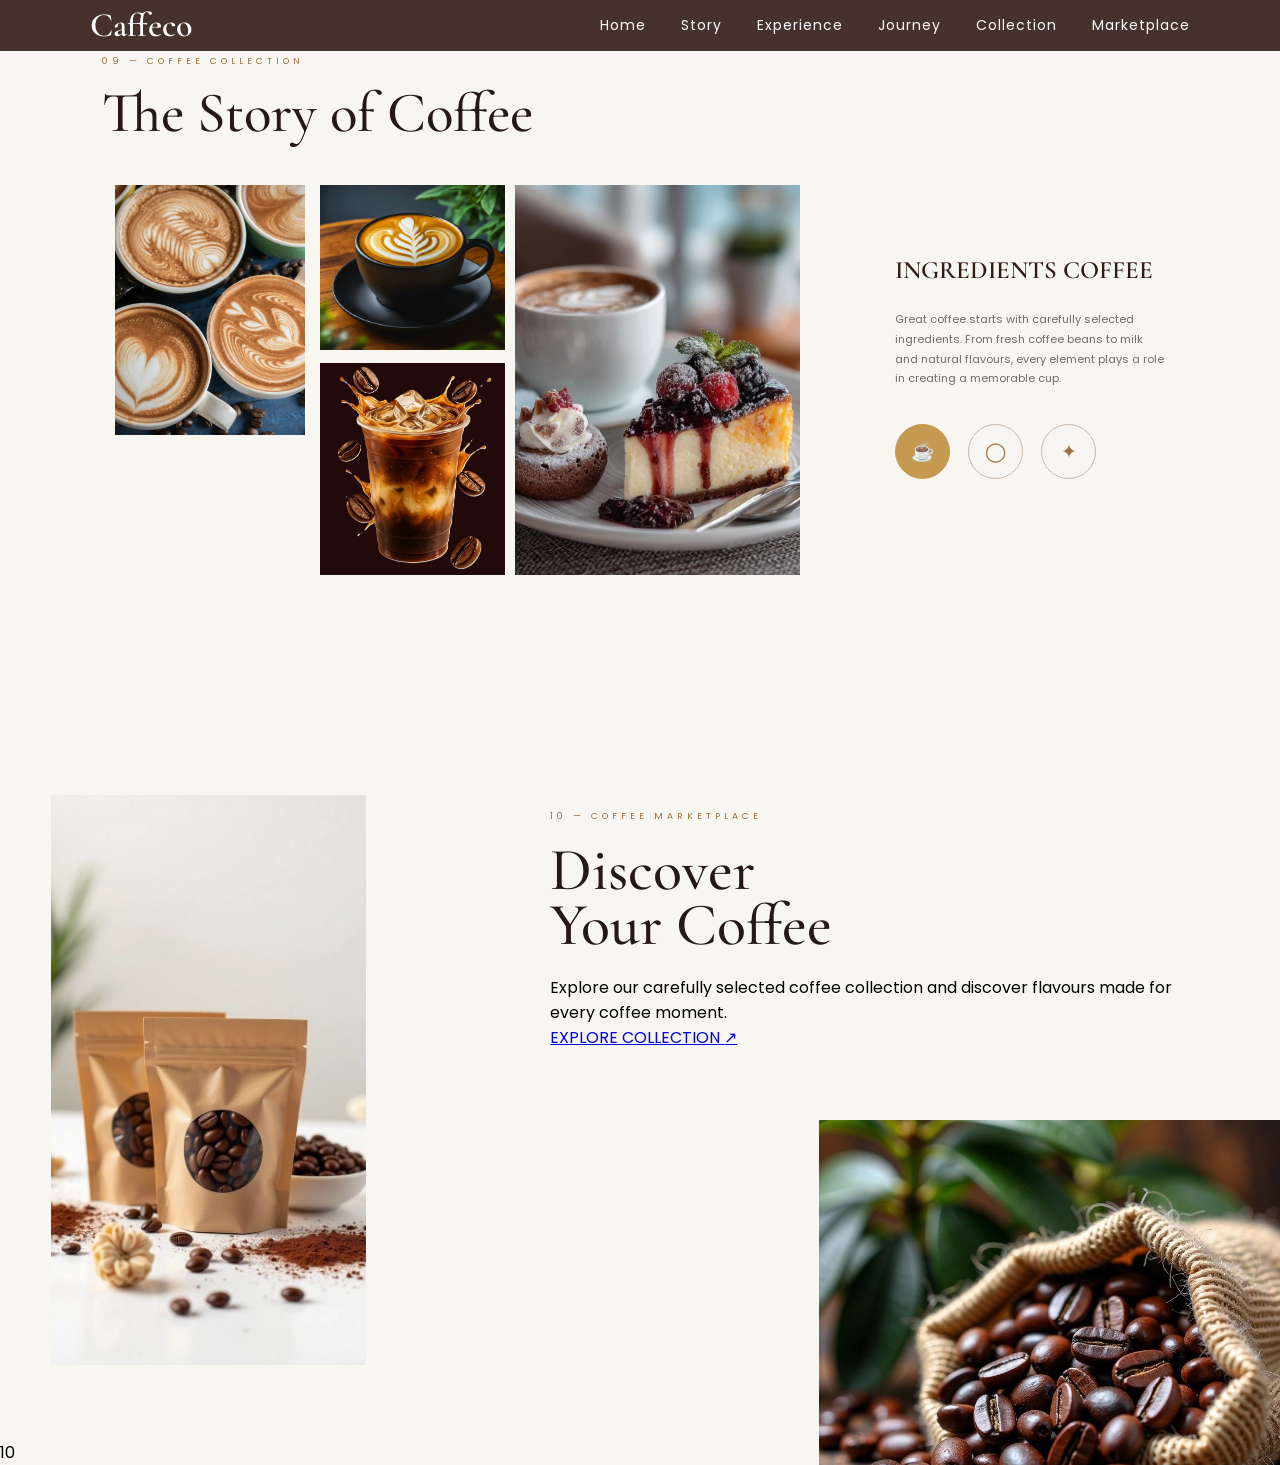
==== collection.html @ b3109fc2 "Convert coffee story website into multi-page layout" ====
<!DOCTYPE html>
<html lang="en">

<head>
    <meta charset="UTF-8">
    <meta name="viewport" content="width=device-width, initial-scale=1.0">

    <title>Caffeco | Coffee Collection</title>

    <link rel="stylesheet" href="style.css">

    <link rel="preconnect" href="https://fonts.googleapis.com">
    <link rel="preconnect" href="https://fonts.gstatic.com" crossorigin>

    <link href="https://fonts.googleapis.com/css2?family=Cormorant+Garamond:wght@400;500;600;700&family=Poppins:wght@300;400;500;600&display=swap" rel="stylesheet">
</head>

<body>

    <!-- ================= NAVBAR ================= -->

    <nav class="navbar">

        <a href="index.html" class="nav-logo">
            Caffeco
        </a>

        <button class="menu-toggle" id="menuToggle">
            ☰
        </button>

        <div class="nav-links" id="nav">

            <a href="index.html">Home</a>
            <a href="story.html">Story</a>
            <a href="experience.html">Experience</a>
            <a href="journey.html">Journey</a>
            <a href="collection.html">Collection</a>
            <a href="marketplace.html">Marketplace</a>

        </div>

    </nav>


    <!-- =====================================================
         SECTION 9 — INGREDIENTS COFFEE
    ===================================================== -->

    <section class="ingredients-section">

        <!-- TOP HEADING -->

        <div class="ingredients-heading">

            <span>09 — COFFEE COLLECTION</span>

            <h2>
                The Story of Coffee
            </h2>

        </div>


        <!-- COFFEE IMAGE COLLAGE -->

        <div class="ingredients-gallery">

            <div class="ingredient-img ingredient-img-one">

                <img src="images/coffee-cups.jpg" alt="Coffee cup">

            </div>

            <div class="ingredient-img ingredient-img-two">

                <img src="images/latte-cup.jpg"
                     alt="Latte coffee">

            </div>

            <div class="ingredient-img ingredient-img-three">

                <img src="images/coffee-test.jpg"
                     alt="Coffee drink">

            </div>

            <div class="ingredient-img ingredient-img-four">

                <img src="images/coffee-food.jpg"
                     alt="Coffee and food">

            </div>

        </div>


        <!-- RIGHT INFORMATION -->

        <div class="ingredients-info">

            <span class="ingredients-label">
                INGREDIENTS COFFEE
            </span>

            <p>
                Great coffee starts with carefully
                selected ingredients. From fresh
                coffee beans to milk and natural
                flavours, every element plays a role
                in creating a memorable cup.
            </p>


            <!-- CIRCULAR ICONS -->

            <div class="ingredient-icons">

                <div class="ingredient-icon">
                    <span>☕</span>
                </div>

                <div class="ingredient-icon">
                    <span>◯</span>
                </div>

                <div class="ingredient-icon">
                    <span>✦</span>
                </div>

            </div>

        </div>

    </section>


    <!-- =====================================================
         SECTION 10 — MARKETPLACE
    ===================================================== -->

    <section class="marketplace-section">

        <div class="marketplace-content">

            <span class="marketplace-label">
                10 — COFFEE MARKETPLACE
            </span>

            <h2>
                Discover<br>
                Your Coffee
            </h2>

            <p>
                Explore our carefully selected coffee
                collection and discover flavours made
                for every coffee moment.
            </p>

            <a href="#" class="marketplace-button">
                EXPLORE COLLECTION
                <span>↗</span>
            </a>

        </div>


        <div class="marketplace-image">

            <img src="images/coffee-product.jpg"
                 alt="Coffee product">

        </div>


        <div class="marketplace-small-image">

            <img src="images/coffee-beans.jpg"
                 alt="Coffee beans">

        </div>


        <div class="marketplace-number">
            10
        </div>

    </section>


    <!-- ================= JAVASCRIPT ================= -->

    <script src="script.js"></script>

</body>

</html>
---- style.css ----
* {
    margin: 0;
    padding: 0;
    box-sizing: border-box;
}

body {
    background: #f4f1ed;
    font-family: "Poppins", sans-serif;
}
/* ======================================
   NAVBAR
====================================== */

.navbar{
    position: fixed;
    top:0;
    left:0;
    width:100%;
    padding:5px 7%;
    display:flex;
    justify-content:space-between;
    align-items:center;
    background:rgba(45,23,16,.88);
    backdrop-filter: blur(8px);
    z-index:999;
}

.nav-logo{
    font-family:"Cormorant Garamond", serif;
    font-size:34px;
    color:#fff;
    text-decoration:none;
    font-weight:600;
}

.nav-links{
    display:flex;
    gap:35px;
}

.nav-links a{
    color:#fff;
    text-decoration:none;
    font-size:14px;
    letter-spacing:1px;
    transition:.3s;
}

.nav-links a:hover{
    color:#c59a50;
}

.menu-toggle{
    display:none;
    background:none;
    border:none;
    color:#fff;
    font-size:28px;
    cursor:pointer;
}

/* Mobile */
@media (max-width:768px){

    .menu-toggle{
        display:block;
    }

    .nav-links{
        position:absolute;
        top:80px;
        right:7%;
        width:220px;
        background:#2d1710;
        flex-direction:column;
        padding:20px;
        display:none;
        border-radius:8px;
    }

    .nav-links.active{
        display:flex;
    }

}

/* FIRST COVER */

.cover {
    width: 100%;
    height: 100vh;
    position: relative;
    overflow: hidden;
    background: #2d1710;
}

.cover img {
    width: 100%;
    height: 100%;
    object-fit: cover;
}

.cover-overlay {
    position: absolute;
    inset: 0;
    background: rgba(35, 17, 11, 0.55);
}

.cover-content {
    position: absolute;
    top: 50%;
    left: 50%;
    transform: translate(-50%, -50%);

    text-align: center;
    color: white;
}

.coffee-logo {
    width: 75px;
    height: 75px;

    border: 2px solid white
    border-radius: 50%;

    margin: 0 auto 15px;

    display: flex;
    align-items: center;
    justify-content: center;

    font-size: 35px;
}

.cover-content h1 {
    font-family: "Cormorant Garamond", serif;
    font-size: 70px;
    font-weight: 500;
    line-height: 1;
}

.cover-content p {
    font-size: 11px;
    letter-spacing: 2px;
    margin-top: 8px;
}

   /* =========================================
   COFFEE EXPERIENCE SECTION
========================================= */

.coffee-experience {
    width: 100%;
    min-height: 720px;

    background: #f5f1eb;

    position: relative;

    padding: 80px 8%;

    display: flex;
    align-items: flex-start;

    overflow: hidden;
}


/* =========================================
   LEFT IMAGE
========================================= */

.experience-image {
    width: 38%;
    height: 570px;

    position: relative;

    z-index: 3;
}

.experience-image img {
    width: 100%;
    height: 100%;

    object-fit: cover;

    display: block;
}


/* =========================================
   RIGHT CONTENT
========================================= */

.experience-content {
    width: 62%;

    margin-top: 15px;
}


/* =========================================
   BROWN HALF
========================================= */

.experience-top {
    height: 350px;

    background: #321b13;

    color: white;

    padding: 55px 60px;

    position: relative;

    z-index: 1;
}


/* Small heading */

.experience-number {
    color: #c59a50;

    font-size: 11px;

    letter-spacing: 4px;

    margin-bottom: 25px;
}


/* Main heading */

.experience-top h2 {
    font-family: "Cormorant Garamond", serif;

    font-size: 68px;

    font-weight: 500;

    line-height: 0.9;

    margin: 0;

    max-width: 700px;
}


/* Description */

.experience-text {
    margin-top: 30px;

    max-width: 560px;

    color: #d9cec7;

    font-size: 13px;

    line-height: 1.6;
}


/* =========================================
   WHITE HALF
========================================= */

.experience-bottom {
    height: 220px;

    background: #ffffff;

    padding: 55px 60px;

    display: flex;

    align-items: flex-start;

    gap: 130px;

    position: relative;

    z-index: 1;
}


/* Steps */

.experience-step {
    width: 170px;
}

.experience-step span {
    display: block;

    font-family: "Cormorant Garamond", serif;

    font-size: 48px;

    color: #aaa39d;

    line-height: 1;

    margin-bottom: 15px;
}

.experience-step p {
    font-size: 11px;

    line-height: 1.6;

    color: #756c65;

    margin: 0;
}


/* =========================================
   GOLD BUTTON
========================================= */

.experience-arrow {
    position: absolute;

    right: 0;
    top: 0;

    width: 70px;
    height: 70px;

    background: #c59a50;

    color: white;

    display: flex;

    align-items: center;
    justify-content: center;

    font-size: 30px;
}


/* =========================================
   MOBILE
========================================= */

@media (max-width: 900px) {

    .coffee-experience {
        padding: 40px 6%;

        display: block;
    }

    .experience-image {
        width: 100%;

        height: 450px;
    }

    .experience-content {
        width: 100%;

        margin-top: 0;
    }

    .experience-top {
        height: auto;

        padding: 45px 30px;
    }

    .experience-top h2 {
        font-size: 50px;
    }

    .experience-bottom {
        height: auto;

        padding: 40px 30px;

        gap: 50px;

        flex-wrap: wrap;
    }

    .experience-arrow {
        display: none;
    }

}
/* =========================================
   SECTION 3 — THE STORY OF COFFEE
========================================= */

.story-section {
    width: 100%;
    min-height: 700px;

    background: #f7f4ef;

    position: relative;

    padding: 70px 8%;

    overflow: hidden;
}


/* =========================================
   TOP LEFT
========================================= */

.story-heading {
    position: absolute;

    left: 10%;
    top: 80px;

    width: 35%;

    z-index: 2;
}

.story-label {
    font-size: 10px;

    letter-spacing: 4px;

    color: #9b7040;

    margin-bottom: 25px;
}

.story-heading h2 {
    font-family: "Cormorant Garamond", serif;

    font-size: 65px;

    line-height: .9;

    font-weight: 500;

    color: #321b13;

    margin: 0;
}

.story-line {
    margin-top: 25px;

    max-width: 300px;

    font-size: 12px;

    line-height: 1.6;

    color: #756c65;
}


/* =========================================
   TOP RIGHT IMAGE
========================================= */

.story-top-image {
    position: absolute;

    top: 5;
    right: 8%;

    width: 40%;
    height: 365px;
}

.story-top-image img {
    width: 100%;
    height: 100%;

    object-fit: cover;

    display: block;
}


/* =========================================
   BOTTOM LEFT IMAGE
========================================= */

.story-bottom-image {
    position: absolute;

    left 0%;
    top: 350px;

    width: 27%;
    height: 250px;

    z-index: 3;
}

.story-bottom-image img {
    width: 100%;
    height: 100%;

    object-fit: cover;

    display: block;
}


/* =========================================
   BROWN 85% BOX
========================================= */

.story-info {
    position: absolute;

    left: 10%;
    top: 400px;

    width: 38%;
    height: 220px;

    background: #321b13;

    z-index: 2;
}

.story-percent {
    width: 105px;
    height: 105px;

    border: 2px solid #c59a50;

    border-radius: 50%;

    position: absolute;

    right: 45px;
    top: 55px;

    display: flex;

    align-items: center;
    justify-content: center;

    color: #c59a50;

    font-family: "Cormorant Garamond", serif;

    font-size: 38px;
}


/* =========================================
   BOTTOM RIGHT TEXT
========================================= */

.story-text {
    position: absolute;

    right: 8%;
    top: 400px;

    width: 43%;

    background: white;

    min-height: 220px;

    padding: 50px 55px;

    z-index: 4;
}

.story-text h3 {
    font-family: "Cormorant Garamond", serif;

    font-size: 38px;

    font-weight: 500;

    color: #321b13;

    margin-bottom: 20px;
}

.story-text p {
    max-width: 450px;

    font-size: 12px;

    line-height: 1.7;

    color: #756c65;
}


/* =========================================
   MOBILE
========================================= */

@media (max-width: 800px) {

    .story-section {
        min-height: auto;

        padding: 50px 6%;

        display: flex;

        flex-direction: column;
    }

    .story-heading,
    .story-top-image,
    .story-bottom-image,
    .story-info,
    .story-text {
        position: relative;

        left: auto;
        right: auto;
        top: auto;

        width: 100%;
    }

    .story-heading {
        margin-bottom: 30px;
    }

    .story-heading h2 {
        font-size: 52px;
    }

    .story-top-image {
        height: 350px;

        margin-bottom: 20px;
    }

    .story-bottom-image {
        height: 300px;

        z-index: 3;
    }

    .story-info {
        height: 180px;

        margin-top: -30px;
    }

    .story-text {
        min-height: auto;

        padding: 40px 30px;
    }

}
/* =========================================
   SECTION 4 — COFFEE STORY
========================================= */

.coffee-story-2 {
    width: 100%;
    min-height: 700px;

    background: #f8f6f2;

    position: relative;

    padding: 70px 8%;

    overflow: hidden;
}


/* =========================================
   HEADING
========================================= */

.story2-heading {
    position: absolute;

    left: 16%;
    top: 85px;

    width: 32%;
}

.story2-label {
    font-size: 10px;

    letter-spacing: 4px;

    color: #a47742;

    margin-bottom: 25px;
}

.story2-heading h2 {
    font-family: "Cormorant Garamond", serif;

    font-size: 64px;

    line-height: .9;

    font-weight: 500;

    color: #321b13;

    margin: 0;
}


/* =========================================
   DESCRIPTION
========================================= */

.story2-description {
    position: absolute;

    top: 95px;
    left: 47%;

    width: 40%;

    padding-left: 35px;

    border-left: 1px solid #c8beb4;
}

.story2-description p {
    max-width: 500px;

    font-size: 12px;

    line-height: 1.7;

    color: #756c65;

    margin: 0;
}


/* =========================================
   MAIN IMAGE
========================================= */

.story2-main-image {
    position: absolute;

    left: 8%;
    bottom: 60px;

    width: 42%;
    height: 350px;
}

.story2-main-image img {
    width: 100%;
    height: 100%;

    object-fit: cover;

    display: block;
}


/* =========================================
   SMALL IMAGES
========================================= */

.story2-small-image {
    position: absolute;

    width: 180px;
}

.story2-small-image img {
    width: 100%;
    height: 135px;

    object-fit: cover;

    display: block;
}

.story2-small-image p {
    font-size: 10px;

    color: #756c65;

    margin-top: 12px;

    text-align: center;
}


/* FIRST SMALL IMAGE */

.story2-small-one {
    right: 24%;

    top: 280px;
}


/* SECOND SMALL IMAGE */

.story2-small-two {
    right: 8%;

    top: 280px;
}


/* =========================================
   MOBILE
========================================= */

@media (max-width: 800px) {

    .coffee-story-2 {
        min-height: auto;

        padding: 50px 6%;

        display: flex;

        flex-direction: column;
    }

    .story2-heading,
    .story2-description,
    .story2-main-image,
    .story2-small-image {
        position: relative;

        left: auto;
        right: auto;
        top: auto;
        bottom: auto;

        width: 100%;
    }

    .story2-heading {
        margin-bottom: 30px;
    }

    .story2-heading h2 {
        font-size: 52px;
    }

    .story2-description {
        padding-left: 20px;

        margin-bottom: 35px;
    }

    .story2-main-image {
        height: 350px;

        margin-bottom: 30px;
    }

    .story2-small-image {
        margin-bottom: 25px;
    }

    .story2-small-image img {
        height: 220px;
    }

}
/* =========================================
   SECTION 5 - PERFECT COFFEE TASTE
========================================= */

.perfect-coffee {
    width: 100%;
    min-height: 720px;
    display: flex;
    background: #f8f6f2;
    overflow: hidden;
}


/* LEFT BROWN SIDE */

.perfect-left {
    width: 48%;
    min-height: 720px;
    background: #321b13;
    position: relative;
}


/* TABLET IMAGE */

.perfect-tablet {
    position: absolute;
    width: 470px;
    height: 440px;
    top: 70px;
    right: -55px;
    z-index: 2;
}

.perfect-tablet img {
    width: 100%;
    height: 100%;
    object-fit: cover;
    display: block;
}


/* GOLD CARD */

.perfect-card {
    position: absolute;
    width: 180px;
    height: 220px;
    background: #c59a50;
    left: 65px;
    top: 170px;
    z-index: 4;
    padding: 35px 20px;
    text-align: center;
    color: white;
}

.card-icon {
    font-size: 32px;
    margin-bottom: 25px;
}

.perfect-card h3 {
    font-family: "Cormorant Garamond", serif;
    font-size: 25px;
    font-weight: 500;
    margin-bottom: 5px;
}

.perfect-card p {
    font-size: 10px;
    letter-spacing: 1px;
}


/* SMALL TEXT */

.perfect-small-text {
    position: absolute;
    left: 65px;
    bottom: 55px;
    color: white;
}

.perfect-small-text span {
    color: #c59a50;
    font-size: 9px;
    letter-spacing: 3px;
}

.perfect-small-text p {
    margin-top: 15px;
    font-size: 11px;
    line-height: 1.6;
    color: #d8cdc6;
}

.small-line {
    width: 120px;
    height: 1px;
    background: #c59a50;
    margin-top: 20px;
}


/* RIGHT WHITE SIDE */

.perfect-right {
    width: 52%;
    min-height: 720px;
    background: #f8f6f2;
    position: relative;
    padding: 75px 7%;
}


/* HEADING */

.perfect-heading {
    max-width: 520px;
}

.perfect-heading > span {
    font-size: 9px;
    letter-spacing: 4px;
    color: #9b7040;
}

.perfect-heading h2 {
    font-family: "Cormorant Garamond", serif;
    font-size: 62px;
    line-height: .9;
    font-weight: 500;
    color: #321b13;
    margin: 25px 0;
}

.perfect-heading p {
    max-width: 390px;
    font-size: 11px;
    line-height: 1.7;
    color: #756c65;
}


/* BOTTOM IMAGE */

.perfect-bottom-image {
    position: absolute;
    width: 390px;
    height: 260px;
    right: 7%;
    bottom: 45px;
    border: 8px solid #321b13;
}

.perfect-bottom-image img {
    width: 100%;
    height: 100%;
    object-fit: cover;
    display: block;
}


/* NUMBER */

.perfect-number {
    position: absolute;
    right: 30px;
    top: 30px;
    font-family: "Cormorant Garamond", serif;
    font-size: 22px;
    color: #aaa39d;
}


/* =========================================



/* =========================================
   LARGE COFFEE IMAGE
========================================= */

.taste-main-image {
    position: absolute;
    left: -25px;
    top: 105px;
    width: 390px;
    height: 440px;
    z-index: 3;
    overflow: hidden;
    box-shadow: 0 8px 20px rgba(0,0,0,.15);
}

.taste-main-image img {
    width: 100%;
    height: 100%;
    object-fit: cover;
    display: block;
}


/* =========================================
   GOLD SQUARE
========================================= */

.taste-gold-box {
    position: absolute;
    right: 45px;
    bottom: 70px;
    width: 115px;
    height: 115px;
    background: #c59a50;
    z-index: 5;
    display: flex;
    align-items: center;
    justify-content: center;
    color: white;
    font-size: 32px;
}


/* =========================================
   PAGE NUMBER
========================================= */

.taste-page-number {
    position: absolute;
    right: 25px;
    bottom: 18px;
    color: #aaa39d;
    font-family: "Cormorant Garamond", serif;
    font-size: 18px;
    z-index: 10;
}


/* =========================================
   RESPONSIVE
========================================= */

@media (max-width: 900px) {

    .perfect-taste {
        height: auto;
        display: block;
    }

    .taste-left {
        min-height: 600px;
        padding: 50px 8%;
    }

    .taste-left h2 {
        font-size: 52px;
    }

    .taste-feature {
        width: 100%;
        max-width: 380px;
    }

    .taste-right {
        height: 600px;
    }

    .taste-brown-box {
        width: 75%;
    }

    .taste-main-image {
        width: 55%;
        height: 390px;
        left: 8%;
    }
}


@media (max-width: 600px) {

    .taste-left {
        min-height: 550px;
        padding: 40px 7%;
    }

    .taste-left h2 {
        font-size: 45px;
    }

    .taste-description {
        width: 100%;
    }

    .taste-right {
        height: 550px;
    }

    .taste-brown-box {
        top: 55px;
        width: 78%;
        height: 350px;
    }

    .taste-main-image {
        width: 70%;
        height: 350px;
        left: 5%;
        top: 85px;
    }

    .taste-gold-box {
        width: 90px;
        height: 90px;
        right: 25px;
        bottom: 55px;
    }
}
/* =====================================================
   SECTION 7 — THE STORY OF COFFEE
===================================================== */

.coffee-story-section {
    width: 100%;
    min-height: 720px;

    display: grid;
    grid-template-columns: 25% 42% 33%;

    background: #321b13;

    position: relative;
    overflow: hidden;
}


/* =====================================================
   LEFT BROWN AREA
===================================================== */

.story7-left {
    background: #321b13;

    padding: 175px 45px 50px;

    position: relative;
}


.story7-small-image {
    width: 225px;
    height: 185px;

    overflow: hidden;

    margin-bottom: 38px;
}


.story7-small-image img {
    width: 100%;
    height: 100%;

    object-fit: cover;

    display: block;
}


.story7-left-content {
    max-width: 220px;

    color: #f5eee8;
}


.story7-number {
    display: block;

    color: #c59a50;

    font-size: 9px;

    letter-spacing: 3px;

    margin-bottom: 22px;
}


.story7-left-content p {
    font-size: 11px;

    line-height: 1.8;

    color: #d5c8bf;

    max-width: 200px;
}


/* =====================================================
   LARGE CENTER IMAGE
===================================================== */

.story7-main-image {
    width: 100%;
    height: 560px;

    margin-top: 65px;

    overflow: hidden;

    position: relative;

    z-index: 2;
}


.story7-main-image img {
    width: 100%;
    height: 100%;

    object-fit: cover;

    display: block;
}


/* =====================================================
   RIGHT WHITE AREA
===================================================== */

.story7-right {
    min-height: 720px;

    background: #f7f4ef;

    position: relative;
}


/* =====================================================
   TOP BAR
===================================================== */

.story7-top {
    height: 65px;

    border-bottom: 1px solid #ded8d1;

    display: flex;

    align-items: center;

    justify-content: space-between;

    padding: 0 35px;

    color: #6f655e;

    font-size: 8px;

    letter-spacing: 3px;
}


/* =====================================================
   CONTENT
===================================================== */

.story7-content {
    padding: 75px 55px;
}


.story7-label {
    color: #9b7040;

    font-size: 9px;

    letter-spacing: 4px;
}


.story7-content h2 {
    font-family: "Cormorant Garamond", serif;

    font-size: 58px;

    line-height: .92;

    font-weight: 500;

    color: #1f1713;

    margin: 25px 0 28px;
}


.story7-divider {
    width: 60px;

    height: 1px;

    background: #a47742;

    margin-bottom: 25px;
}


.story7-content p {
    max-width: 320px;

    color: #706760;

    font-size: 11px;

    line-height: 1.85;

    margin-bottom: 15px;
}


/* =====================================================
   LINK
===================================================== */

.story7-link {
    display: inline-flex;

    align-items: center;

    gap: 15px;

    margin-top: 18px;

    padding-bottom: 8px;

    border-bottom: 1px solid #a47742;

    text-decoration: none;

    color: #3d2a20;

    font-size: 8px;

    letter-spacing: 2px;
}


.story7-link span {
    font-size: 14px;

    color: #9b7040;
}


/* =====================================================
   PAGE NUMBER
===================================================== */

.story7-page-number {
    position: absolute;

    right: 28px;

    bottom: 18px;

    font-family: "Cormorant Garamond", serif;

    font-size: 17px;

    color: #aaa39d;
}


/* =====================================================
   RESPONSIVE
===================================================== */

@media (max-width: 900px) {

    .coffee-story-section {
        grid-template-columns: 1fr;
    }


    .story7-left {
        min-height: 450px;

        padding: 70px 35px;
    }


    .story7-small-image {
        width: 260px;
        height: 190px;
    }


    .story7-main-image {
        height: 500px;

        margin-top: 0;
    }


    .story7-right {
        min-height: 650px;
    }


    .story7-content {
        padding: 60px 35px;
    }


    .story7-content h2 {
        font-size: 50px;
    }

}


@media (max-width: 500px) {

    .story7-left {
        padding: 50px 25px;
    }


    .story7-small-image {
        width: 100%;
        height: 200px;
    }


    .story7-main-image {
        height: 380px;
    }


    .story7-top {
        padding: 0 20px;
    }


    .story7-content {
        padding: 50px 25px;
    }


    .story7-content h2 {
        font-size: 43px;
    }

}
/* =====================================================
   SECTION 8 — COFFEE MOMENT
===================================================== */

.coffee-moment-section {
    width: 100%;
    min-height: 720px;

    background: #f7f4ef;

    display: grid;

    grid-template-columns: 32% 43% 25%;
    grid-template-rows: 480px 240px;

    position: relative;

    overflow: hidden;
}


/* =====================================================
   LEFT CONTENT
===================================================== */

.moment-left {
    background: #f7f4ef;

    padding: 90px 45px 40px 10%;

    position: relative;

    z-index: 2;
}


.moment-label {
    display: block;

    font-size: 9px;

    letter-spacing: 4px;

    color: #9b7040;

    margin-bottom: 28px;
}


.moment-left h2 {
    font-family: "Cormorant Garamond", serif;

    font-size: 65px;

    font-weight: 500;

    line-height: .9;

    color: #321b13;

    margin: 0 0 30px;
}


.moment-description {
    max-width: 300px;

    font-size: 11px;

    line-height: 1.8;

    color: #756c65;

    margin: 0;
}


.moment-line {
    width: 75px;

    height: 1px;

    background: #c59a50;

    margin-top: 30px;
}


/* =====================================================
   MAIN IMAGE
===================================================== */

.moment-image {
    width: 100%;
    height: 480px;

    overflow: hidden;

    position: relative;

    z-index: 3;
}


.moment-image img {
    width: 100%;
    height: 100%;

    object-fit: cover;

    display: block;
}


/* =====================================================
   RIGHT BROWN BOX
===================================================== */

.moment-info {
    height: 480px;

    background: #321b13;

    padding: 60px 35px;

    position: relative;

    color: white;
}


.moment-circle {
    width: 90px;
    height: 90px;

    border: 1px solid #c59a50;

    border-radius: 50%;

    display: flex;

    align-items: center;

    justify-content: center;

    color: #c59a50;

    font-family: "Cormorant Garamond", serif;

    font-size: 30px;

    margin-bottom: 35px;
}


.moment-info h3 {
    font-family: "Cormorant Garamond", serif;

    font-size: 32px;

    font-weight: 500;

    line-height: 1;

    margin: 0 0 20px;
}


.moment-info p {
    max-width: 180px;

    font-size: 10px;

    line-height: 1.8;

    color: #d5c8bf;

    margin: 0;
}


.moment-button {
    display: inline-flex;

    align-items: center;

    gap: 15px;

    margin-top: 30px;

    padding-bottom: 7px;

    border-bottom: 1px solid #c59a50;

    text-decoration: none;

    color: white;

    font-size: 8px;

    letter-spacing: 2px;
}


.moment-button span {
    color: #c59a50;

    font-size: 14px;
}


/* =====================================================
   BOTTOM AREA
===================================================== */

.moment-bottom {
    grid-column: 1 / 4;

    background: #ffffff;

    display: flex;

    align-items: center;

    padding-left: 10%;

    position: relative;

    z-index: 4;
}


.moment-small-image {
    width: 250px;
    height: 165px;

    overflow: hidden;
}


.moment-small-image img {
    width: 100%;
    height: 100%;

    object-fit: cover;

    display: block;
}


.moment-bottom-text {
    margin-left: 45px;

    max-width: 300px;
}


.moment-bottom-text span {
    display: block;

    color: #9b7040;

    font-size: 8px;

    letter-spacing: 3px;

    margin-bottom: 15px;
}


.moment-bottom-text p {
    font-size: 11px;

    line-height: 1.7;

    color: #756c65;

    margin: 0;
}


/* =====================================================
   PAGE NUMBER
===================================================== */

.moment-page-number {
    position: absolute;

    right: 30px;

    bottom: 18px;

    font-family: "Cormorant Garamond", serif;

    font-size: 17px;

    color: #aaa39d;

    z-index: 10;
}


/* =====================================================
   RESPONSIVE
===================================================== */

@media (max-width: 900px) {

    .coffee-moment-section {
        display: flex;

        flex-direction: column;

        min-height: auto;
    }


    .moment-left {
        padding: 60px 8%;
    }


    .moment-left h2 {
        font-size: 55px;
    }


    .moment-image {
        height: 450px;
    }


    .moment-info {
        height: auto;

        min-height: 400px;

        padding: 50px 8%;
    }


    .moment-bottom {
        padding: 40px 8%;

        display: flex;

        flex-direction: column;

        align-items: flex-start;
    }


    .moment-small-image {
        width: 100%;

        max-width: 350px;

        height: 220px;
    }


    .moment-bottom-text {
        margin-left: 0;

        margin-top: 25px;
    }

}


@media (max-width: 500px) {

    .moment-left {
        padding: 50px 25px;
    }


    .moment-left h2 {
        font-size: 45px;
    }


    .moment-image {
        height: 350px;
    }


    .moment-info {
        min-height: 380px;

        padding: 45px 25px;
    }


    .moment-bottom {
        padding: 35px 25px;
    }


    .moment-small-image {
        height: 190px;
    }

}
/* =====================================================
   SECTION 9 — INGREDIENTS COFFEE
===================================================== */

.ingredients-section {
    width: 100%;
    min-height: 720px;

    background: #f8f6f1;

    position: relative;

    overflow: hidden;

    padding: 55px 6% 45px;
}


/* =====================================================
   HEADING
===================================================== */

.ingredients-heading {
    position: absolute;

    left: 8%;

    top: 55px;

    z-index: 5;
}


.ingredients-heading span {
    display: block;

    font-size: 9px;

    letter-spacing: 4px;

    color: #9b7040;

    margin-bottom: 18px;
}


.ingredients-heading h2 {
    font-family: "Cormorant Garamond", serif;

    font-size: 57px;

    line-height: .95;

    font-weight: 500;

    color: #241914;

    margin: 0;
}


/* =====================================================
   IMAGE COLLAGE
===================================================== */

.ingredients-gallery {
    position: absolute;

    left: 9%;

    top: 185px;

    width: 62%;

    height: 390px;
}


/* ALL IMAGES */

.ingredient-img {
    position: absolute;

    overflow: hidden;
}


.ingredient-img img {
    width: 100%;
    height: 100%;

    object-fit: cover;

    display: block;
}


/* IMAGE 1 */

.ingredient-img-one {
    left: 0;

    top: 0;

    width: 190px;

    height: 250px;
}


/* IMAGE 2 */

.ingredient-img-two {
    left: 205px;

    top: 0;

    width: 185px;

    height: 165px;
}


/* IMAGE 3 */

.ingredient-img-three {
    left: 205px;

    top: 178px;

    width: 185px;

    height: 212px;
}


/* IMAGE 4 */

.ingredient-img-four {
    left: 400px;

    top: 0;

    width: 285px;

    height: 390px;
}


/* =====================================================
   RIGHT INFORMATION
===================================================== */

.ingredients-info {
    position: absolute;

    right: 7%;

    top: 255px;

    width: 25%;

    padding-left: 25px;
}


.ingredients-label {
    display: block;

    font-family: "Cormorant Garamond", serif;

    font-size: 25px;

    font-weight: 600;

    color: #321b13;

    margin-bottom: 25px;
}


.ingredients-info > p {
    font-size: 11px;

    line-height: 1.8;

    color: #756c65;

    max-width: 270px;

    margin: 0;
}


/* =====================================================
   ICONS
===================================================== */

.ingredient-icons {
    display: flex;

    gap: 18px;

    margin-top: 35px;
}


.ingredient-icon {
    width: 55px;

    height: 55px;

    border: 1px solid #c8b8a5;

    border-radius: 50%;

    display: flex;

    align-items: center;

    justify-content: center;

    color: #9b7040;

    font-size: 19px;
}


.ingredient-icon:first-child {
    background: #c59a50;

    color: white;

    border-color: #c59a50;
}


/* =====================================================
   BOTTOM TEXT
===================================================== */

.ingredients-bottom {
    position: absolute;

    left: 8%;

    bottom: 55px;

    width: 500px;

    border-top: 1px solid #d8d1ca;

    padding-top: 18px;
}


.ingredients-bottom span {
    color: #9b7040;

    font-size: 8px;

    letter-spacing: 3px;
}


.ingredients-bottom p {
    font-size: 10px;

    line-height: 1.6;

    color: #756c65;

    margin-top: 10px;

    max-width: 420px;
}


/* =====================================================
   PAGE NUMBER
===================================================== */

.ingredients-page-number {
    position: absolute;

    right: 30px;

    bottom: 18px;

    font-family: "Cormorant Garamond", serif;

    font-size: 18px;

    color: #aaa39d;
}


/* =====================================================
   RESPONSIVE
===================================================== */

@media (max-width: 1000px) {

    .ingredients-heading h2 {
        font-size: 50px;
    }

    .ingredients-gallery {
        width: 60%;
    }

    .ingredient-img-four {
        width: 240px;
    }

    .ingredients-info {
        width: 28%;
        right: 5%;
    }

}


@media (max-width: 800px) {

    .ingredients-section {
        min-height: auto;

        padding: 55px 7%;

        display: flex;

        flex-direction: column;
    }


    .ingredients-heading,
    .ingredients-gallery,
    .ingredients-info,
    .ingredients-bottom {
        position: relative;

        left: auto;
        right: auto;
        top: auto;
        bottom: auto;

        width: 100%;
    }


    .ingredients-heading {
        margin-bottom: 40px;
    }


    .ingredients-heading h2 {
        font-size: 48px;
    }


    .ingredients-gallery {
        height: 500px;

        margin-bottom: 40px;
    }


    .ingredient-img-one {
        width: 32%;

        height: 300px;
    }


    .ingredient-img-two {
        left: 35%;

        width: 30%;

        height: 190px;
    }


    .ingredient-img-three {
        left: 35%;

        top: 205px;

        width: 30%;

        height: 295px;
    }


    .ingredient-img-four {
        left: 68%;

        width: 32%;

        height: 500px;
    }


    .ingredients-info {
        padding-left: 0;

        margin-bottom: 40px;
    }


    .ingredients-info > p {
        max-width: 450px;
    }


    .ingredients-bottom {
        border-top: 1px solid #d8d1ca;

        padding-top: 20px;
    }

}


@media (max-width: 500px) {

    .ingredients-section {
        padding: 45px 25px;
    }


    .ingredients-heading h2 {
        font-size: 42px;
    }


    .ingredients-gallery {
        height: 420px;
    }


    .ingredient-img-one {
        height: 250px;
    }


    .ingredient-img-two {
        height: 160px;
    }


    .ingredient-img-three {
        top: 175px;

        height: 245px;
    }


    .ingredient-img-four {
        height: 420px;
    }


    .ingredients-label {
        font-size: 23px;
    }


    .ingredient-icons {
        gap: 12px;
    }


    .ingredient-icon {
        width: 50px;

        height: 50px;
    }

}
/* =====================================================
   SECTION 10 — MARKETPLACE CAFFECO COFFEE
===================================================== */

.marketplace-section {
    width: 100%;
    min-height: 720px;

    background: #f8f6f1;

    display: grid;

    grid-template-columns: 40% 60%;
    grid-template-rows: 400px 320px;

    position: relative;

    overflow: hidden;
}


/* =====================================================
   LEFT IMAGE
===================================================== */

.marketplace-image {
    grid-column: 1;

    grid-row: 1 / 3;

    width: 315px;

    height: 570px;

    margin-left: 10%;

    margin-top: 75px;

    overflow: hidden;

    position: relative;

    z-index: 3;
}


.marketplace-image img {
    width: 100%;
    height: 100%;

    object-fit: cover;

    display: block;
}


/* =====================================================
   RIGHT TOP CONTENT
===================================================== */

.marketplace-content {
    grid-column: 2;

    grid-row: 1;

    background: #f8f6f1;

    padding: 90px 8% 30px 5%;

    position: relative;

    z-index: 2;
}


.marketplace-label {
    display: block;

    font-size: 9px;

    letter-spacing: 4px;

    color: #9b7040;

    margin-bottom: 20px;
}


.marketplace-content h2 {
    font-family: "Cormorant Garamond", serif;

    font-size: 60px;

    font-weight: 500;

    line-height: .92;

    color: #241914;

    margin: 0 0 22px;
}


.marketplace-description {
    max-width: 430px;

    font-size: 11px;

    line-height: 1.7;

    color: #756c65;

    margin: 0;
}


/* =====================================================
   PRODUCT CARDS
===================================================== */

.marketplace-products {
    display: flex;

    gap: 22px;

    margin-top: 30px;
}


.marketplace-product {
    width: 205px;

    height: 105px;

    background: #c59a50;

    display: flex;

    align-items: center;

    justify-content: center;

    gap: 18px;

    color: #241914;

    box-shadow: 0 5px 12px rgba(0,0,0,.08);
}


.product-icon {
    width: 42px;

    height: 55px;

    border: 2px solid #5d4227;

    display: flex;

    align-items: center;

    justify-content: center;

    font-size: 20px;

    color: #321b13;
}


.marketplace-product strong {
    font-family: "Cormorant Garamond", serif;

    font-size: 31px;

    font-weight: 600;
}


/* =====================================================
   BROWN BOTTOM
===================================================== */

.marketplace-bottom {
    grid-column: 1 / 3;

    grid-row: 2;

    background: #321b13;

    position: relative;

    padding-left: 46%;

    display: flex;

    align-items: center;

    gap: 55px;

    color: white;
}


/* =====================================================
   DISCOUNT CIRCLE
===================================================== */

.marketplace-discount {
    width: 105px;

    height: 105px;

    border: 1px solid #c59a50;

    border-radius: 50%;

    display: flex;

    align-items: center;

    justify-content: center;

    position: relative;
}


.marketplace-discount::before {
    content: "";

    position: absolute;

    width: 88px;

    height: 88px;

    border: 1px solid rgba(197,154,80,.35);

    border-radius: 50%;
}


.marketplace-discount span {
    font-family: "Cormorant Garamond", serif;

    font-size: 29px;

    color: #c59a50;
}


/* =====================================================
   BOTTOM TEXT
===================================================== */

.marketplace-bottom-text {
    max-width: 330px;
}


.marketplace-bottom-text h3 {
    font-family: "Cormorant Garamond", serif;

    font-size: 30px;

    line-height: 1;

    font-weight: 500;

    margin: 0 0 15px;

    color: white;
}


.marketplace-bottom-text p {
    font-size: 10px;

    line-height: 1.7;

    color: #d5c8bf;

    margin: 0;
}


/* =====================================================
   PAGE NUMBER
===================================================== */

.marketplace-page-number {
    position: absolute;

    right: 28px;

    bottom: 17px;

    font-family: "Cormorant Garamond", serif;

    font-size: 18px;

    color: #aaa39d;

    z-index: 10;
}


/* =====================================================
   RESPONSIVE
===================================================== */

@media (max-width: 900px) {

    .marketplace-section {
        display: flex;

        flex-direction: column;

        min-height: auto;
    }


    .marketplace-image {
        width: 80%;

        max-width: 400px;

        height: 500px;

        margin: 50px auto 0;
    }


    .marketplace-content {
        padding: 60px 8%;
    }


    .marketplace-content h2 {
        font-size: 52px;
    }


    .marketplace-products {
        flex-wrap: wrap;
    }


    .marketplace-bottom {
        min-height: 300px;

        padding: 50px 8%;
    }

}


@media (max-width: 500px) {

    .marketplace-image {
        width: 85%;

        height: 420px;
    }


    .marketplace-content {
        padding: 50px 25px;
    }


    .marketplace-content h2 {
        font-size: 44px;
    }


    .marketplace-products {
        gap: 12px;
    }


    .marketplace-product {
        width: 160px;

        height: 90px;
    }


    .marketplace-product strong {
        font-size: 25px;
    }


    .marketplace-bottom {
        padding: 45px 25px;

        gap: 25px;

        flex-direction: column;

        align-items: flex-start;
    }


    .marketplace-discount {
        width: 85px;

        height: 85px;
    }

}
/* =====================================================
   SECTION 11 — THE PERFECT COFFEE TASTE
===================================================== */

.perfect-taste-2 {
    width: 100%;
    min-height: 720px;

    background: #f8f6f1;

    position: relative;

    overflow: hidden;
}


/* =====================================================
   TOP SMALL LINE
===================================================== */

.taste2-heading {
    position: absolute;

    left: 10%;

    top: 125px;

    width: 30%;

    z-index: 3;
}


.taste2-heading span {
    display: block;

    font-size: 8px;

    letter-spacing: 3px;

    color: #9b7040;

    margin-bottom: 22px;
}


.taste2-heading h2 {
    font-family: "Cormorant Garamond", serif;

    font-size: 58px;

    font-weight: 500;

    line-height: .9;

    color: #241914;

    margin: 0;
}


/* =====================================================
   MAIN IMAGE
===================================================== */

.taste2-main-image {
    position: absolute;

    left: 31%;

    top: 105px;

    width: 43%;

    height: 400px;

    overflow: hidden;

    z-index: 2;

    box-shadow: 0 8px 18px rgba(0,0,0,.12);
}


.taste2-main-image img {
    width: 100%;

    height: 100%;

    object-fit: cover;

    display: block;
}


/* =====================================================
   BROWN INFORMATION BOX
===================================================== */

.taste2-info {
    position: absolute;

    right: 7%;

    top: 105px;

    width: 23%;

    height: 400px;

    background: #321b13;

    padding: 55px 35px;

    color: white;

    z-index: 1;
}


.taste2-info strong {
    display: block;

    font-family: "Cormorant Garamond", serif;

    font-size: 42px;

    font-weight: 500;

    color: white;

    margin-bottom: 22px;
}


.taste2-info strong span {
    color: #c59a50;

    font-size: 25px;
}


.taste2-info p {
    font-size: 9px;

    line-height: 1.8;

    letter-spacing: 2px;

    color: #d8cdc6;

    margin: 0;
}


/* =====================================================
   GOLD LINES
===================================================== */

.taste2-lines {
    margin-top: 35px;

    width: 100px;
}


.taste2-lines span {
    display: block;

    width: 100%;

    height: 1px;

    background: #c59a50;

    margin-bottom: 9px;
}


.taste2-lines span:nth-child(2) {
    width: 70%;
}


.taste2-lines span:nth-child(3) {
    width: 45%;
}


/* =====================================================
   BOTTOM DESCRIPTION
===================================================== */

.taste2-bottom {
    position: absolute;

    left: 10%;

    bottom: 85px;

    width: 75%;

    border-top: 1px solid #d8d1ca;

    padding-top: 18px;
}


.taste2-bottom p {
    font-size: 10px;

    line-height: 1.7;

    color: #756c65;

    max-width: 500px;

    margin: 0;
}


/* =====================================================
   PAGE NUMBER
===================================================== */

.taste2-page-number {
    position: absolute;

    right: 28px;

    bottom: 18px;

    font-family: "Cormorant Garamond", serif;

    font-size: 18px;

    color: #aaa39d;
}


/* =====================================================
   RESPONSIVE
===================================================== */

@media (max-width: 900px) {

    .perfect-taste-2 {
        min-height: auto;

        padding: 60px 7%;

        display: flex;

        flex-direction: column;
    }


    .taste2-heading,
    .taste2-main-image,
    .taste2-info,
    .taste2-bottom {
        position: relative;

        left: auto;

        right: auto;

        top: auto;

        bottom: auto;

        width: 100%;
    }


    .taste2-heading {
        margin-bottom: 35px;
    }


    .taste2-heading h2 {
        font-size: 52px;
    }


    .taste2-main-image {
        height: 400px;

        margin-bottom: 20px;
    }


    .taste2-info {
        height: 300px;

        padding: 45px 35px;
    }


    .taste2-bottom {
        margin-top: 40px;
    }

}


@media (max-width: 500px) {

    .perfect-taste-2 {
        padding: 45px 25px;
    }


    .taste2-heading h2 {
        font-size: 44px;
    }


    .taste2-main-image {
        height: 300px;
    }


    .taste2-info {
        height: 280px;

        padding: 40px 25px;
    }

}
/* =====================================================
   SECTION 12 — PRICE TABLE CAFFECO SLIDE
===================================================== */

.price-table-section {
    width: 100%;
    min-height: 720px;

    background: #f8f6f1;

    position: relative;

    overflow: hidden;
}


/* =====================================================
   HEADING
===================================================== */

.price-heading {
    position: absolute;

    left: 8%;

    top: 110px;

    width: 38%;

    z-index: 5;
}


.price-heading > span {
    display: block;

    font-size: 9px;

    letter-spacing: 4px;

    color: #9b7040;

    margin-bottom: 22px;
}


.price-heading h2 {
    font-family: "Cormorant Garamond", serif;

    font-size: 59px;

    font-weight: 500;

    line-height: .92;

    color: #241914;

    margin: 0;
}


.price-heading-line {
    width: 90px;

    height: 1px;

    background: #a47742;

    margin-top: 28px;
}


/* =====================================================
   PRODUCT CARD
===================================================== */

.price-product {
    position: absolute;

    display: flex;

    overflow: hidden;

    height: 180px;

    background: #321b13;

    z-index: 3;
}


/* TOP PRODUCT */

.price-product-top {
    top: 105px;

    right: 7%;

    width: 48%;
}


/* BOTTOM PRODUCT */

.price-product-bottom {
    left: 6%;

    top: 395px;

    width: 48%;
}


/* =====================================================
   PRODUCT IMAGE
===================================================== */

.price-product-image {
    width: 38%;

    height: 100%;

    overflow: hidden;

    flex-shrink: 0;
}


.price-product-image img {
    width: 100%;

    height: 100%;

    object-fit: cover;

    display: block;
}


/* =====================================================
   PRICE BOX
===================================================== */

.price-box {
    width: 145px;

    height: 120px;

    background: #f8f6f1;

    color: #241914;

    font-family: "Cormorant Garamond", serif;

    font-size: 39px;

    display: flex;

    align-items: center;

    justify-content: center;

    position: absolute;

    left: 25px;

    top: 30px;

    z-index: 4;

    box-shadow: 0 5px 12px rgba(0,0,0,.12);
}


/* =====================================================
   PRODUCT INFO
===================================================== */

.price-product-info {
    padding: 28px 20px;

    color: white;

    margin-left: 20px;

    flex: 1;
}


.price-product-info h3 {
    font-family: "Cormorant Garamond", serif;

    font-size: 27px;

    line-height: 1;

    font-weight: 500;

    margin: 0 0 15px;
}


.price-product-info p {
    max-width: 180px;

    color: #d7cbc3;

    font-size: 9px;

    line-height: 1.7;

    margin: 0;
}


/* =====================================================
   BUY
===================================================== */

.buy-text {
    width: 45px;

    height: 100%;

    border-left: 1px solid rgba(197,154,80,.4);

    display: flex;

    align-items: center;

    justify-content: center;

    writing-mode: vertical-rl;

    color: #c59a50;

    font-size: 11px;

    letter-spacing: 3px;

    flex-shrink: 0;
}


/* =====================================================
   EXPORT COFFEE
===================================================== */

.export-coffee {
    position: absolute;

    right: 8%;

    bottom: 100px;

    width: 40%;

    padding-left: 25px;

    border-left: 1px solid #c8beb4;
}


.export-coffee h3 {
    font-family: "Cormorant Garamond", serif;

    font-size: 30px;

    font-weight: 500;

    color: #241914;

    margin: 0 0 15px;
}


.export-line {
    width: 80px;

    height: 1px;

    background: #a47742;

    margin-bottom: 15px;
}


.export-coffee p {
    max-width: 360px;

    font-size: 10px;

    line-height: 1.8;

    color: #756c65;

    margin: 0;
}


/* =====================================================
   PAGE NUMBER
===================================================== */

.price-page-number {
    position: absolute;

    right: 28px;

    bottom: 18px;

    font-family: "Cormorant Garamond", serif;

    font-size: 18px;

    color: #aaa39d;
}


/* =====================================================
   RESPONSIVE
===================================================== */

@media (max-width: 1000px) {

    .price-heading h2 {
        font-size: 50px;
    }

    .price-product-top {
        width: 52%;
    }

    .price-product-bottom {
        width: 52%;
    }

}


@media (max-width: 800px) {

    .price-table-section {
        min-height: auto;

        padding: 60px 7%;

        display: flex;

        flex-direction: column;
    }


    .price-heading,
    .price-product,
    .export-coffee {
        position: relative;

        left: auto;

        right: auto;

        top: auto;

        bottom: auto;

        width: 100%;
    }


    .price-heading {
        margin-bottom: 40px;
    }


    .price-heading h2 {
        font-size: 50px;
    }


    .price-product {
        height: 190px;

        margin-bottom: 25px;
    }


    .price-product-top,
    .price-product-bottom {
        top: auto;
    }


    .export-coffee {
        margin-top: 25px;

        margin-bottom: 30px;
    }

}


@media (max-width: 500px) {

    .price-table-section {
        padding: 45px 25px;
    }


    .price-heading h2 {
        font-size: 43px;
    }


    .price-product {
        height: 170px;
    }


    .price-product-image {
        width: 30%;
    }


    .price-box {
        width: 100px;

        height: 90px;

        left: 15px;

        top: 40px;

        font-size: 29px;
    }


    .price-product-info {
        padding: 25px 10px;

        margin-left: 15px;
    }


    .price-product-info h3 {
        font-size: 22px;
    }


    .price-product-info p {
        font-size: 8px;
    }


    .buy-text {
        width: 35px;
    }


    .export-coffee {
        padding-left: 18px;
    }


    .export-coffee h3 {
        font-size: 26px;
    }

}
/* ======================================
   SECTION 11 — DESKTOP FIX
====================================== */

@media (min-width: 901px) {

    .perfect-taste-2 {
        position: relative;
        min-height: 720px;
        overflow: hidden;
    }

    .taste2-heading {
        position: absolute;
        left: 8%;
        top: 80px;
        width: 30%;
        z-index: 3;
    }

    .taste2-main-image {
        position: absolute;
        left: 31%;
        top: 30px;
        width: 42%;
        height: 530px;
        z-index: 2;
    }

    .taste2-main-image img {
        width: 100%;
        height: 100%;
        object-fit: cover;
        display: block;
    }

    .taste2-info {
        position: absolute;
        right: 7%;
        top: 30px;
        width: 27%;
        height: 530px;
        z-index: 1;
    }

    .taste2-bottom {
        position: absolute;
        left: 8%;
        bottom: 60px;
        width: 30%;
        z-index: 3;
    }

    .taste2-page-number {
        position: absolute;
        right: 4%;
        bottom: 30px;
    }

}
/* ======================================
   MARKETPLACE FINAL VISUAL FIX
====================================== */

@media (min-width: 901px) {

    /* SECTION 11 */

    .perfect-taste-2 {
        margin-top: 80px;
    }

    .taste2-main-image {
        left: 31%;
        width: 36%;
        z-index: 2;
    }

    .taste2-info {
        right: 7%;
        width: 27%;
        z-index: 3;
    }


    /* SECTION 12 */

    .price-table-section {
        padding-top: 100px;
    }

}
/* SECOND IMAGE - SECTION 10 */

.marketplace-small-image {
    width: 60%;
    height: 350px;
    overflow: hidden;
    margin-left: auto;
    margin-right: 0;
}

.marketplace-small-image img {
    width: 100%;
    height: 100%;
    object-fit: cover;
    display: block;
}
/* ======================================
   JOURNEY PAGE — MAIN IMAGE FIX
====================================== */

.story7-main-image {
    top: 1px !important;
    height: 600px !important;
    overflow: hidden;
}

.story7-main-image img {
    width: 95%;
    height: 100%;
    object-fit: cover;
    display: block;
}
/* ======================================
   FIX — SECTION 6 PERFECT COFFEE TASTE
====================================== */

.perfect-taste {
    width: 100%;
    min-height: 720px;
    background: #f8f6f1;

    display: flex;
    position: relative;

    overflow: hidden;
}


/* LEFT SIDE */

.taste-left {
    width: 45%;
    min-height: 720px;

    padding: 90px 7%;

    position: relative;
}

.taste-logo {
    font-family: "Cormorant Garamond", serif;
    font-size: 24px;
    margin-bottom: 70px;
    color: #241914;
}

.taste-left h2 {
    font-family: "Cormorant Garamond", serif;
    font-size: 62px;
    font-weight: 500;
    line-height: .9;

    color: #241914;

    margin: 0 0 30px;
}

.taste-description {
    max-width: 360px;

    font-size: 12px;
    line-height: 1.8;

    color: #756c65;

    margin-bottom: 50px;
}


/* FEATURES */

.taste-feature {
    width: 100%;
    max-width: 380px;

    display: flex;
    gap: 25px;

    margin-bottom: 30px;
}

.taste-feature > span {
    font-family: "Cormorant Garamond", serif;

    font-size: 18px;

    color: #9b7040;
}

.taste-feature h4 {
    font-family: "Cormorant Garamond", serif;

    font-size: 23px;
    font-weight: 500;

    color: #241914;

    margin: 0 0 5px;
}

.taste-feature p {
    font-size: 10px;

    color: #756c65;

    margin: 0;
}


/* RIGHT SIDE */

.taste-right {
    width: 55%;
    height: 720px;

    position: relative;

    background: #321b13;

    overflow: hidden;
}


/* BROWN BOX */

.taste-brown-box {
    position: absolute;

    top: 0;
    right: 0;

    width: 42%;
    height: 330px;

    background: #321b13;

    padding: 70px 40px;

    color: white;

    z-index: 2;
}

.taste-number {
    font-family: "Cormorant Garamond", serif;

    font-size: 58px;

    color: #c59a50;

    margin-bottom: 20px;
}

.taste-number span {
    font-size: 20px;
}

.taste-brown-box p {
    font-size: 9px;

    letter-spacing: 3px;

    line-height: 1.7;

    color: #d5c8bf;
}


/* LINES */

.taste-lines {
    display: flex;

    gap: 5px;

    margin-top: 35px;
}

.taste-lines span {
    display: block;

    width: 35px;
    height: 1px;

    background: #c59a50;
}


/* MAIN IMAGE */

.taste-main-image {
    position: absolute;

    left: 0;
    bottom: 0;

    width: 72%;
    height: 600px;

    overflow: hidden;

    z-index: 1;
}

.taste-main-image img {
    width: 100%;
    height: 100%;

    object-fit: cover;

    display: block;
}


/* GOLD BOX */

.taste-gold-box {
    position: absolute;

    right: 0;
    bottom: 0;

    width: 150px;
    height: 150px;

    background: #c59a50;

    display: flex;

    align-items: center;
    justify-content: center;

    font-size: 35px;

    z-index: 3;
}


/* PAGE NUMBER */

.taste-page-number {
    position: absolute;

    right: 25px;
    bottom: 20px;

    font-family: "Cormorant Garamond", serif;

    font-size: 18px;

    color: #aaa39d;

    z-index: 5;
}


/* ======================================
   MOBILE
====================================== */

@media (max-width: 900px) {

    .perfect-taste {
        min-height: auto;

        display: block;
    }

    .taste-left {
        width: 100%;
        min-height: 600px;

        padding: 50px 8%;
    }

    .taste-left h2 {
        font-size: 52px;
    }

    .taste-right {
        width: 100%;
        height: 650px;
    }

    .taste-main-image {
        width: 75%;
        height: 500px;
    }

}

@media (max-width: 500px) {

    .taste-left {
        padding: 45px 25px;
    }

    .taste-left h2 {
        font-size: 44px;
    }

    .taste-right {
        height: 550px;
    }

    .taste-main-image {
        width: 100%;
        height: 420px;
    }

    .taste-brown-box {
        width: 55%;
        height: 250px;

        padding: 40px 25px;
    }

    .taste-number {
        font-size: 42px;
    }

}
/* ======================================
   EXPERIENCE PAGE — IMAGE SIZE FIX
====================================== */

@media (min-width: 901px) {

    .taste-main-image {
        width: 68%;
        height: 500px;
        left: 0;
        bottom: 0;
    }

}
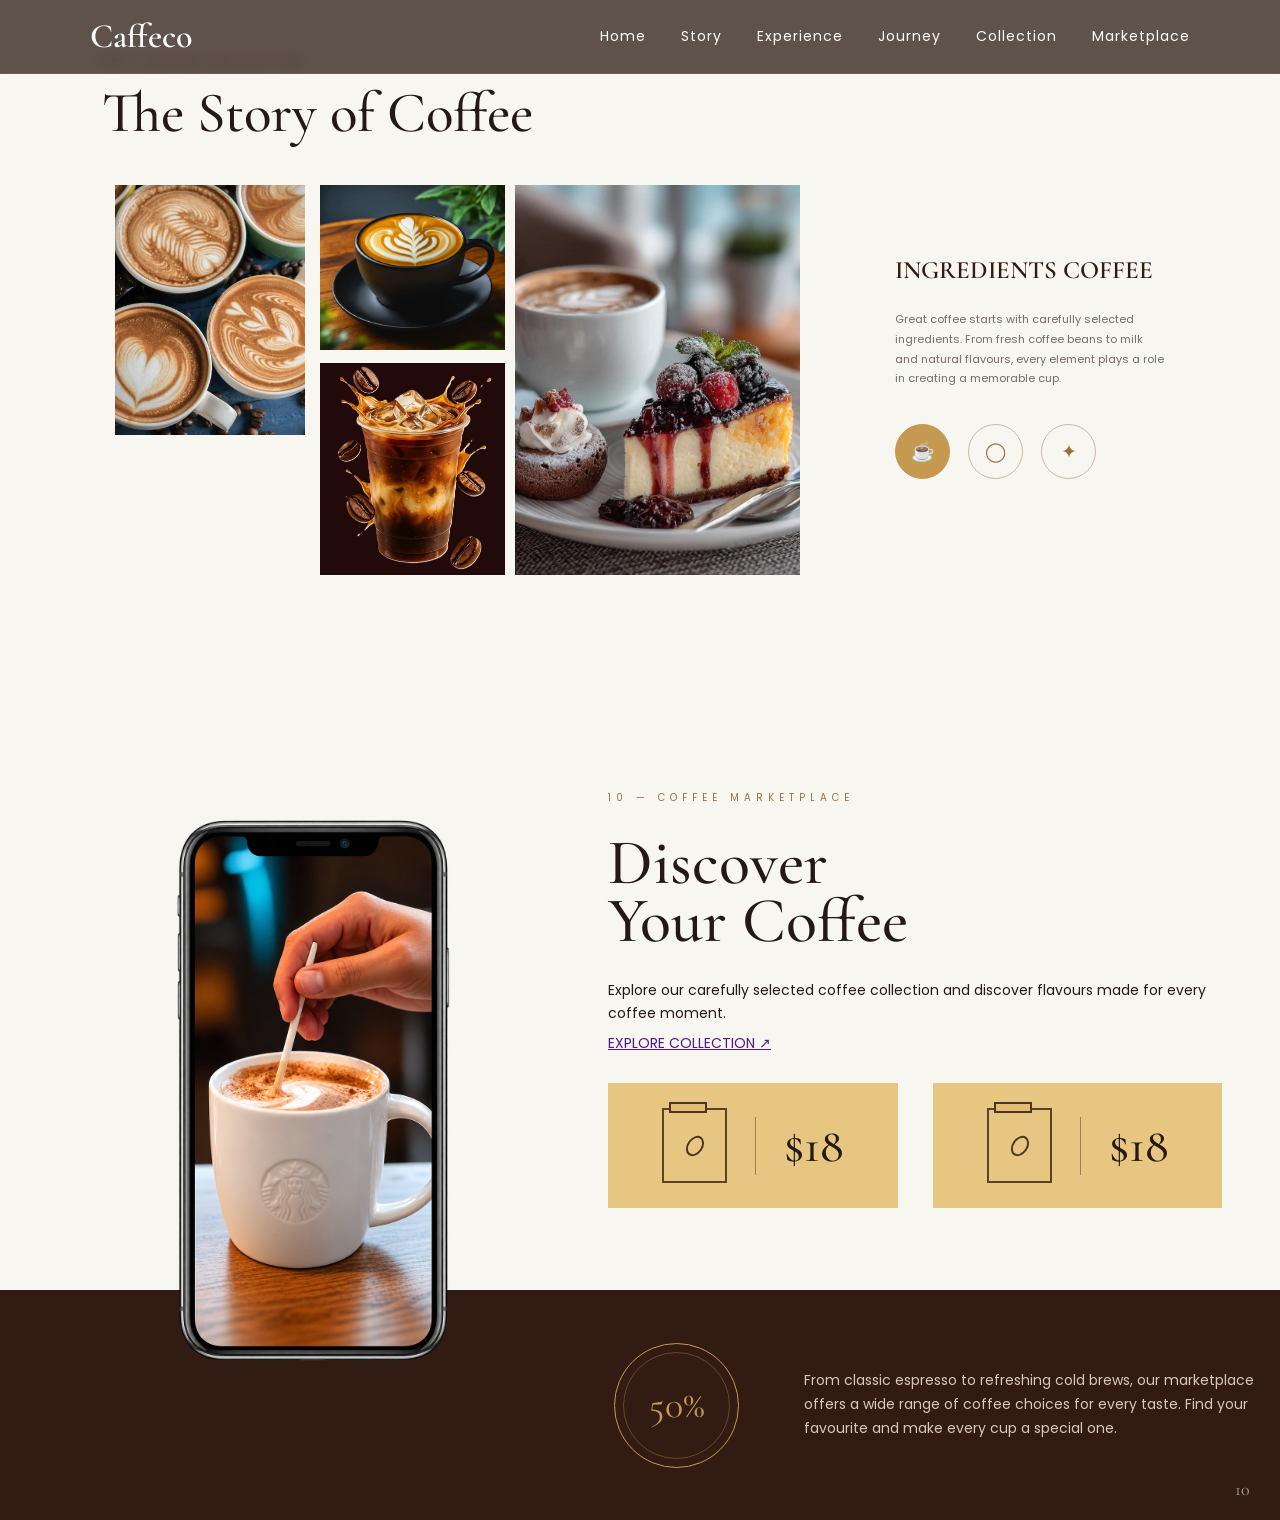
==== commit 2ca3d5cd: "Update UI design to match reference" ====
--- a/collection.html
+++ b/collection.html
@@ -136,58 +136,103 @@
     </section>
 
 
-    <!-- =====================================================
-         SECTION 10 — MARKETPLACE
-    ===================================================== -->
-
-    <section class="marketplace-section">
-
-        <div class="marketplace-content">
-
-            <span class="marketplace-label">
-                10 — COFFEE MARKETPLACE
-            </span>
-
-            <h2>
-                Discover<br>
-                Your Coffee
-            </h2>
+<!-- =====================================================
+     SECTION 10 — MARKETPLACE
+===================================================== -->
+
+<section class="marketplace-section">
+
+    <!-- LEFT PHONE IMAGE -->
+    <div class="marketplace-image">
+        <img src="images/coffee-mobile.png" alt="Coffee product">
+    </div>
+
+
+    <!-- RIGHT WHITE CONTENT -->
+    <div class="marketplace-content">
+
+        <span class="marketplace-label">
+            10 — COFFEE MARKETPLACE
+        </span>
+
+        <h2>
+            Discover<br>
+            Your Coffee
+        </h2>
+
+        <p class="marketplace-description">
+            Explore our carefully selected coffee collection and discover
+            flavours made for every coffee moment.
+        </p>
+
+        <a href="#" class="marketplace-button">
+            EXPLORE COLLECTION ↗
+        </a>
+
+
+        <!-- TWO PRODUCT CARDS -->
+        <div class="marketplace-products">
+
+            <div class="marketplace-product">
+
+                <div class="product-icon">
+                    <span>◉</span>
+                </div>
+
+                <div class="product-divider"></div>
+
+                <strong>$18</strong>
+
+            </div>
+
+
+            <div class="marketplace-product">
+
+                <div class="product-icon">
+                    <span>◉</span>
+                </div>
+
+                <div class="product-divider"></div>
+
+                <strong>$18</strong>
+
+            </div>
+
+        </div>
+
+    </div>
+
+
+    <!-- FULL BROWN BOTTOM AREA -->
+    <div class="marketplace-bottom">
+
+        <!-- 50% CIRCLE -->
+        <div class="marketplace-discount">
+            <span>50%</span>
+        </div>
+
+
+        <!-- BOTTOM TEXT -->
+        <div class="marketplace-bottom-text">
 
             <p>
-                Explore our carefully selected coffee
-                collection and discover flavours made
-                for every coffee moment.
+                From classic espresso to refreshing cold brews, our
+                marketplace offers a wide range of coffee choices
+                for every taste. Find your favourite and make every
+                cup a special one.
             </p>
 
-            <a href="#" class="marketplace-button">
-                EXPLORE COLLECTION
-                <span>↗</span>
-            </a>
-
-        </div>
-
-
-        <div class="marketplace-image">
-
-            <img src="images/coffee-product.jpg"
-                 alt="Coffee product">
-
-        </div>
-
-
-        <div class="marketplace-small-image">
-
-            <img src="images/coffee-beans.jpg"
-                 alt="Coffee beans">
-
-        </div>
-
-
-        <div class="marketplace-number">
-            10
-        </div>
-
-    </section>
+        </div>
+
+    </div>
+
+
+    <!-- PAGE NUMBER -->
+    <div class="marketplace-page-number">
+        10
+    </div>
+
+</section>
 
 
     <!-- ================= JAVASCRIPT ================= -->
--- a/style.css
+++ b/style.css
@@ -121,7 +121,7 @@
     width: 75px;
     height: 75px;
 
-    border: 2px solid white
+    border: 2px solid white;
     border-radius: 50%;
 
     margin: 0 auto 15px;
@@ -146,22 +146,25 @@
     margin-top: 8px;
 }
 
-   /* =========================================
-   COFFEE EXPERIENCE SECTION
+/* =========================================
+   SECTION 2 — COFFEE EXPERIENCE
+   REFERENCE UI
 ========================================= */
 
 .coffee-experience {
     width: 100%;
     min-height: 720px;
 
-    background: #f5f1eb;
+    padding: 0;
+
+    margin: 0;
+
+    display: grid;
+    grid-template-columns: 40% 60%;
+
+    background: #ffffff;
 
     position: relative;
-
-    padding: 80px 8%;
-
-    display: flex;
-    align-items: flex-start;
 
     overflow: hidden;
 }
@@ -172,21 +175,25 @@
 ========================================= */
 
 .experience-image {
-    width: 38%;
-    height: 570px;
+    width: 100%;
+    height: 620px;
 
     position: relative;
 
     z-index: 3;
+
+    overflow: hidden;
 }
 
 .experience-image img {
     width: 100%;
     height: 100%;
 
+    display: block;
+
     object-fit: cover;
 
-    display: block;
+    object-position: center;
 }
 
 
@@ -195,153 +202,293 @@
 ========================================= */
 
 .experience-content {
-    width: 62%;
-
-    margin-top: 15px;
+    width: 100%;
+    height: 720px;
+
+    margin: 0;
+
+    position: relative;
+
+    display: flex;
+    flex-direction: column;
+
+    background: #321b13;
 }
 
 
 /* =========================================
-   BROWN HALF
+   BROWN TOP AREA
 ========================================= */
 
 .experience-top {
-    height: 350px;
+    width: 100%;
+
+    height: 500px;
 
     background: #321b13;
 
-    color: white;
-
-    padding: 55px 60px;
+    color: #ffffff;
+
+    padding: 75px 8% 50px;
 
     position: relative;
 
-    z-index: 1;
-}
-
-
-/* Small heading */
+    z-index: 2;
+
+    display: flex;
+    flex-direction: column;
+    justify-content: flex-start;
+}
+
+
+/* =========================================
+   SMALL NUMBER / LABEL
+========================================= */
 
 .experience-number {
     color: #c59a50;
 
     font-size: 11px;
 
-    letter-spacing: 4px;
-
-    margin-bottom: 25px;
-}
-
-
-/* Main heading */
+    letter-spacing: 5px;
+
+    margin-bottom: 35px;
+
+    text-transform: uppercase;
+}
+
+
+/* =========================================
+   MAIN HEADING
+========================================= */
 
 .experience-top h2 {
     font-family: "Cormorant Garamond", serif;
 
-    font-size: 68px;
+    font-size: clamp(55px, 5vw, 76px);
 
     font-weight: 500;
 
-    line-height: 0.9;
+    line-height: 0.92;
 
     margin: 0;
 
-    max-width: 700px;
-}
-
-
-/* Description */
+    max-width: 750px;
+
+    color: #ffffff;
+}
+
+
+/* =========================================
+   DESCRIPTION
+========================================= */
 
 .experience-text {
-    margin-top: 30px;
-
-    max-width: 560px;
-
-    color: #d9cec7;
-
-    font-size: 13px;
-
-    line-height: 1.6;
+    margin-top: 35px;
+
+    max-width: 650px;
+
+    color: #e0d3ca;
+
+    font-size: 14px;
+
+    line-height: 1.7;
 }
 
 
 /* =========================================
-   WHITE HALF
+   GOLD ARROW BUTTON
 ========================================= */
+.experience-arrow {
+    position: absolute;
+
+    right: 0;
+    top: 500px;
+
+    width: 92px;
+    height: 92px;
+
+    background: #c59a50;
+
+    color: #ffffff;
+
+    display: flex;
+    align-items: center;
+    justify-content: center;
+
+    font-size: 38px;
+
+    text-decoration: none;
+
+    transition: 0.3s ease;
+
+    z-index: 10;
+}
+
+
+.experience-arrow:hover {
+    background: #b4863d;
+
+    transform: translateX(-4px);
+}
+
+
+/* =========================================
+   WHITE BOTTOM AREA
+========================================= */
 
 .experience-bottom {
+    width: 100%;
+
     height: 220px;
 
     background: #ffffff;
 
-    padding: 55px 60px;
+    padding: 55px 8%;
 
     display: flex;
 
     align-items: flex-start;
 
-    gap: 130px;
+    gap: 0;
 
     position: relative;
 
-    z-index: 1;
-}
-
-
-/* Steps */
+    z-index: 3;
+
+    color: #321b13;
+}
+
+
+/* =========================================
+   STEPS
+========================================= */
 
 .experience-step {
-    width: 170px;
-}
+    width: 50%;
+
+    padding: 0 45px;
+}
+
+.experience-step:first-child {
+    padding-left: 0;
+}
+
+.experience-step:last-child {
+    border-left: 1px solid #ded8d1;
+}
+
+
+/* =========================================
+   STEP NUMBER
+========================================= */
 
 .experience-step span {
     display: block;
 
     font-family: "Cormorant Garamond", serif;
 
-    font-size: 48px;
+    font-size: 55px;
+
+    font-weight: 400;
+
+    line-height: 1;
 
     color: #aaa39d;
 
-    line-height: 1;
-
-    margin-bottom: 15px;
-}
+    margin-bottom: 18px;
+}
+
+
+/* Gold line below number */
+
+.experience-step span::after {
+    content: "";
+
+    display: block;
+
+    width: 65px;
+
+    height: 2px;
+
+    background: #c59a50;
+
+    margin-top: 12px;
+}
+
+
+/* =========================================
+   STEP TEXT
+========================================= */
 
 .experience-step p {
-    font-size: 11px;
+    font-size: 13px;
 
     line-height: 1.6;
 
     color: #756c65;
 
     margin: 0;
+
+    max-width: 220px;
 }
 
 
 /* =========================================
-   GOLD BUTTON
+   TABLET
 ========================================= */
 
-.experience-arrow {
-    position: absolute;
-
-    right: 0;
-    top: 0;
-
-    width: 70px;
-    height: 70px;
-
-    background: #c59a50;
-
-    color: white;
-
-    display: flex;
-
-    align-items: center;
-    justify-content: center;
-
-    font-size: 30px;
+@media (max-width: 900px) {
+
+    .coffee-experience {
+        grid-template-columns: 1fr;
+
+        min-height: auto;
+    }
+
+    .experience-image {
+        width: 100%;
+
+        height: 550px;
+    }
+
+    .experience-content {
+        width: 100%;
+
+        height: auto;
+    }
+
+    .experience-top {
+        height: auto;
+
+        min-height: 500px;
+
+        padding: 60px 7%;
+    }
+
+    .experience-top h2 {
+        font-size: 58px;
+    }
+
+    .experience-text {
+        max-width: 600px;
+    }
+
+    .experience-bottom {
+        height: auto;
+
+        min-height: 240px;
+
+        padding: 50px 7%;
+    }
+
+    .experience-arrow {
+        width: 75px;
+
+        height: 75px;
+
+        font-size: 30px;
+    }
 }
 
 
@@ -349,12 +496,12 @@
    MOBILE
 ========================================= */
 
-@media (max-width: 900px) {
+@media (max-width: 600px) {
 
     .coffee-experience {
-        padding: 40px 6%;
-
         display: block;
+
+        width: 100%;
     }
 
     .experience-image {
@@ -366,36 +513,77 @@
     .experience-content {
         width: 100%;
 
-        margin-top: 0;
+        height: auto;
     }
 
     .experience-top {
-        height: auto;
-
-        padding: 45px 30px;
+        min-height: 500px;
+
+        padding: 50px 25px;
+    }
+
+    .experience-number {
+        font-size: 9px;
+
+        letter-spacing: 3px;
+
+        margin-bottom: 25px;
     }
 
     .experience-top h2 {
-        font-size: 50px;
+        font-size: 48px;
+
+        line-height: 0.95;
+    }
+
+    .experience-text {
+        font-size: 13px;
+
+        line-height: 1.7;
+
+        margin-top: 28px;
+    }
+
+    .experience-arrow {
+        width: 70px;
+
+        height: 70px;
+
+        font-size: 28px;
     }
 
     .experience-bottom {
-        height: auto;
-
-        padding: 40px 30px;
-
-        gap: 50px;
-
-        flex-wrap: wrap;
-    }
-
-    .experience-arrow {
-        display: none;
-    }
-
-}
+        display: flex;
+
+        flex-direction: column;
+
+        gap: 35px;
+
+        padding: 45px 25px;
+    }
+
+    .experience-step {
+        width: 100%;
+
+        padding: 0;
+    }
+
+    .experience-step:last-child {
+        border-left: none;
+
+        border-top: 1px solid #ded8d1;
+
+        padding-top: 30px;
+    }
+
+    .experience-step span {
+        font-size: 48px;
+    }
+}
+
 /* =========================================
    SECTION 3 — THE STORY OF COFFEE
+   REFERENCE UI
 ========================================= */
 
 .story-section {
@@ -406,43 +594,47 @@
 
     position: relative;
 
-    padding: 70px 8%;
+    padding: 0;
 
     overflow: hidden;
 }
 
 
 /* =========================================
-   TOP LEFT
+   TOP LEFT — HEADING
 ========================================= */
 
 .story-heading {
     position: absolute;
 
-    left: 10%;
-    top: 80px;
+    left: 8%;
+    top: 70px;
 
     width: 35%;
 
-    z-index: 2;
+    z-index: 5;
 }
 
 .story-label {
+    font-family: "Poppins", sans-serif;
+
     font-size: 10px;
 
     letter-spacing: 4px;
 
     color: #9b7040;
 
-    margin-bottom: 25px;
+    margin-bottom: 22px;
+
+    text-transform: uppercase;
 }
 
 .story-heading h2 {
     font-family: "Cormorant Garamond", serif;
 
-    font-size: 65px;
-
-    line-height: .9;
+    font-size: clamp(55px, 5vw, 72px);
+
+    line-height: 0.9;
 
     font-weight: 500;
 
@@ -455,6 +647,8 @@
     margin-top: 25px;
 
     max-width: 300px;
+
+    font-family: "Poppins", sans-serif;
 
     font-size: 12px;
 
@@ -471,20 +665,24 @@
 .story-top-image {
     position: absolute;
 
-    top: 5;
+    top: 0;
+
     right: 8%;
 
-    width: 40%;
-    height: 365px;
+    width: 55%;
+
+    height: 360px;
+
+    z-index: 2;
 }
 
 .story-top-image img {
     width: 100%;
-    height: 100%;
+    height: 120%;
+
+    display: block;
 
     object-fit: cover;
-
-    display: block;
 }
 
 
@@ -495,42 +693,51 @@
 .story-bottom-image {
     position: absolute;
 
-    left 0%;
+    left: 0;
+
     top: 350px;
 
-    width: 27%;
+    width: 30%;
+
     height: 250px;
 
-    z-index: 3;
+    z-index: 4;
 }
 
 .story-bottom-image img {
     width: 100%;
     height: 100%;
 
+    display: block;
+
     object-fit: cover;
-
-    display: block;
 }
 
 
 /* =========================================
-   BROWN 85% BOX
+   BROWN INFORMATION BOX
 ========================================= */
 
 .story-info {
     position: absolute;
 
-    left: 10%;
+    left: 8%;
+
     top: 400px;
 
-    width: 38%;
+    width: 42%;
+
     height: 220px;
 
     background: #321b13;
 
     z-index: 2;
 }
+
+
+/* =========================================
+   85% CIRCLE
+========================================= */
 
 .story-percent {
     width: 105px;
@@ -559,24 +766,27 @@
 
 
 /* =========================================
-   BOTTOM RIGHT TEXT
+   BOTTOM RIGHT WHITE TEXT BOX
 ========================================= */
 
 .story-text {
     position: absolute;
 
     right: 8%;
+
     top: 400px;
 
     width: 43%;
 
-    background: white;
-
     min-height: 220px;
 
+    background: #ffffff;
+
     padding: 50px 55px;
 
-    z-index: 4;
+    z-index: 5;
+
+    box-sizing: border-box;
 }
 
 .story-text h3 {
@@ -586,24 +796,30 @@
 
     font-weight: 500;
 
+    line-height: 1;
+
     color: #321b13;
 
-    margin-bottom: 20px;
+    margin: 0 0 20px;
 }
 
 .story-text p {
     max-width: 450px;
 
+    font-family: "Poppins", sans-serif;
+
     font-size: 12px;
 
     line-height: 1.7;
 
     color: #756c65;
+
+    margin: 0;
 }
 
 
 /* =========================================
-   MOBILE
+   TABLET / MOBILE
 ========================================= */
 
 @media (max-width: 800px) {
@@ -616,6 +832,8 @@
         display: flex;
 
         flex-direction: column;
+
+        gap: 25px;
     }
 
     .story-heading,
@@ -630,32 +848,38 @@
         top: auto;
 
         width: 100%;
+
+        height: auto;
     }
 
     .story-heading {
-        margin-bottom: 30px;
+        padding: 0;
+
+        margin-bottom: 5px;
     }
 
     .story-heading h2 {
-        font-size: 52px;
+        font-size: 55px;
     }
 
     .story-top-image {
-        height: 350px;
-
-        margin-bottom: 20px;
+        height: 300px;
     }
 
     .story-bottom-image {
-        height: 300px;
-
-        z-index: 3;
+        height: 220px;
     }
 
     .story-info {
-        height: 180px;
-
-        margin-top: -30px;
+        min-height: 200px;
+
+        height: 200px;
+    }
+
+    .story-percent {
+        right: 30px;
+
+        top: 45px;
     }
 
     .story-text {
@@ -664,6 +888,57 @@
         padding: 40px 30px;
     }
 
+    .story-text h3 {
+        font-size: 35px;
+    }
+}
+
+
+/* =========================================
+   SMALL MOBILE
+========================================= */
+
+@media (max-width: 500px) {
+
+    .story-section {
+        padding: 40px 20px;
+    }
+
+    .story-heading h2 {
+        font-size: 48px;
+    }
+
+    .story-top-image {
+        height: 250px;
+    }
+
+    .story-bottom-image {
+        height: 200px;
+    }
+
+    .story-info {
+        min-height: 180px;
+
+        height: 180px;
+    }
+
+    .story-percent {
+        width: 85px;
+        height: 85px;
+
+        font-size: 30px;
+
+        right: 25px;
+        top: 45px;
+    }
+
+    .story-text {
+        padding: 35px 25px;
+    }
+
+    .story-text h3 {
+        font-size: 32px;
+    }
 }
 /* =========================================
    SECTION 4 — COFFEE STORY
@@ -787,7 +1062,7 @@
 
 .story2-small-image img {
     width: 100%;
-    height: 135px;
+    height: 200px;
 
     object-fit: cover;
 
@@ -909,17 +1184,18 @@
 
 .perfect-tablet {
     position: absolute;
-    width: 470px;
-    height: 440px;
+    width: 650px;
+    height: 650px;
     top: 70px;
-    right: -55px;
-    z-index: 2;
+    right: -75px;
+    z-index: 5;
 }
 
 .perfect-tablet img {
     width: 100%;
     height: 100%;
     object-fit: cover;
+    object-position: center;
     display: block;
 }
 
@@ -928,7 +1204,7 @@
 
 .perfect-card {
     position: absolute;
-    width: 180px;
+    width: 200px;
     height: 220px;
     background: #c59a50;
     left: 65px;
@@ -961,9 +1237,10 @@
 
 .perfect-small-text {
     position: absolute;
-    left: 65px;
-    bottom: 55px;
+    left: 7%;
+    bottom: 2px;
     color: white;
+    z-index: 5;
 }
 
 .perfect-small-text span {
@@ -1541,282 +1818,293 @@
 }
 /* =====================================================
    SECTION 8 — COFFEE MOMENT
+   REFERENCE STRUCTURE
 ===================================================== */
 
 .coffee-moment-section {
     width: 100%;
     min-height: 720px;
 
-    background: #f7f4ef;
+    background: #ffffff;
 
     display: grid;
-
-    grid-template-columns: 32% 43% 25%;
-    grid-template-rows: 480px 240px;
+    grid-template-columns: 60% 40%;
+    grid-template-rows: 70px 500px 150px;
 
     position: relative;
-
     overflow: hidden;
 }
 
 
 /* =====================================================
-   LEFT CONTENT
-===================================================== */
-
-.moment-left {
-    background: #f7f4ef;
-
-    padding: 90px 45px 40px 10%;
+   TOP LOGO
+===================================================== */
+
+.coffee-moment-section::before {
+    content: "○ Caffeco";
+
+    position: absolute;
+    top: 0;
+    left: 40px;
+
+    height: 70px;
+
+    display: flex;
+    align-items: center;
+
+    font-family: "Cormorant Garamond", serif;
+    font-size: 24px;
+
+    color: #321b13;
+
+    z-index: 20;
+}
+
+
+/* =====================================================
+   LARGE LEFT IMAGE
+===================================================== */
+
+.moment-image {
+    grid-column: 1;
+    grid-row: 2;
+
+    width: 100%;
+    height: 500px;
+
+    overflow: hidden;
 
     position: relative;
-
-    z-index: 2;
-}
-
-
-.moment-label {
-    display: block;
-
-    font-size: 9px;
-
-    letter-spacing: 4px;
-
-    color: #9b7040;
-
-    margin-bottom: 28px;
-}
-
-
-.moment-left h2 {
-    font-family: "Cormorant Garamond", serif;
-
-    font-size: 65px;
-
-    font-weight: 500;
-
-    line-height: .9;
-
-    color: #321b13;
-
-    margin: 0 0 30px;
-}
-
-
-.moment-description {
-    max-width: 300px;
-
-    font-size: 11px;
-
-    line-height: 1.8;
-
-    color: #756c65;
-
-    margin: 0;
-}
-
-
-.moment-line {
-    width: 75px;
-
-    height: 1px;
-
-    background: #c59a50;
-
-    margin-top: 30px;
-}
-
-
-/* =====================================================
-   MAIN IMAGE
-===================================================== */
-
-.moment-image {
-    width: 100%;
-    height: 480px;
-
-    overflow: hidden;
-
-    position: relative;
-
     z-index: 3;
 }
-
 
 .moment-image img {
     width: 100%;
     height: 100%;
 
     object-fit: cover;
+    object-position: center;
 
     display: block;
 }
 
 
 /* =====================================================
-   RIGHT BROWN BOX
+   TEXT ON TOP OF IMAGE
+===================================================== */
+
+.moment-left {
+    grid-column: 1;
+    grid-row: 2;
+
+    background: transparent;
+
+    padding: 75px 50px;
+
+    position: absolute;
+
+    left: 0;
+    top: 70px;
+
+    width: 60%;
+    height: 500px;
+
+    box-sizing: border-box;
+
+    z-index: 10;
+
+    pointer-events: none;
+}
+
+
+/* NUMBER */
+
+.moment-label {
+    display: block;
+
+    color: #ffffff;
+
+    font-family: "Poppins", sans-serif;
+    font-size: 9px;
+    letter-spacing: 4px;
+
+    margin-bottom: 18px;
+}
+
+/* HIDE OLD TITLE */
+
+.moment-left h2 {
+    display: none;
+}
+
+
+/* TEXT ON IMAGE */
+
+.moment-description {
+    max-width: 320px;
+
+    color: #ffffff;
+
+    font-family: "Poppins", sans-serif;
+
+    font-size: 12px;
+    line-height: 1.8;
+
+    margin: 0;
+
+    text-shadow: 0 1px 5px rgba(0,0,0,.5);
+}
+
+/* GOLD LINE */
+
+.moment-line {
+    width: 100px;
+    height: 1px;
+
+    background: #c59a50;
+
+    margin-top: 20px;
+}
+
+
+/* =====================================================
+   RIGHT WHITE AREA
 ===================================================== */
 
 .moment-info {
-    height: 480px;
-
-    background: #321b13;
-
-    padding: 60px 35px;
+    grid-column: 2;
+    grid-row: 2 / 4;
+
+    background: #ffffff;
+
+    height: auto;
+
+    padding: 65px 45px;
 
     position: relative;
 
-    color: white;
-}
-
-
-.moment-circle {
-    width: 90px;
-    height: 90px;
-
-    border: 1px solid #c59a50;
-
-    border-radius: 50%;
-
-    display: flex;
-
-    align-items: center;
-
-    justify-content: center;
-
-    color: #c59a50;
-
-    font-family: "Cormorant Garamond", serif;
-
-    font-size: 30px;
-
-    margin-bottom: 35px;
-}
-
+    color: #321b13;
+
+    z-index: 5;
+}
+
+
+/* =====================================================
+   GOLD SECTION LABEL
+===================================================== */
+
+.moment-info::before {
+    content: "THE STORY OF COFFEE";
+
+    display: block;
+
+    color: #f6f4f1;
+
+    font-family: "Poppins", sans-serif;
+
+    font-size: 9px;
+
+    letter-spacing: 4px;
+
+    margin-bottom: 25px;
+}
+
+
+/* =====================================================
+   TITLE
+===================================================== */
 
 .moment-info h3 {
     font-family: "Cormorant Garamond", serif;
 
-    font-size: 32px;
+    font-size: 58px;
 
     font-weight: 500;
 
-    line-height: 1;
-
-    margin: 0 0 20px;
-}
-
+    line-height: .9;
+
+    color: #321b13;
+
+    margin: 0 0 25px;
+}
+
+
+/* =====================================================
+   DESCRIPTION
+===================================================== */
 
 .moment-info p {
-    max-width: 180px;
+    max-width: 350px;
+
+    color: #756c65;
+
+    font-family: "Poppins", sans-serif;
+
+    font-size: 11px;
+
+    line-height: 1.8;
+
+    margin: 0;
+}
+
+
+/* =====================================================
+   BROWN BOX
+===================================================== */
+
+.moment-info::after {
+    content: "The Story of Coffee\A\A Every coffee moment is different. From the first sip to the final moment, coffee brings people together.";
+
+    white-space: pre-line;
+
+    position: absolute;
+
+    left: 45px;
+    bottom: 170px;
+
+    width: 260px;
+    height: 155px;
+
+    box-sizing: border-box;
+
+    background: #321b13;
+
+    padding: 35px;
+
+    color: #ffffff;
+
+    font-family: "Poppins", sans-serif;
 
     font-size: 10px;
 
     line-height: 1.8;
 
-    color: #d5c8bf;
-
-    margin: 0;
-}
-
+    z-index: 8;
+}
+
+
+/* =====================================================
+   HIDE OLD ELEMENTS
+===================================================== */
+
+.moment-circle {
+    display: none;
+}
 
 .moment-button {
-    display: inline-flex;
-
-    align-items: center;
-
-    gap: 15px;
-
-    margin-top: 30px;
-
-    padding-bottom: 7px;
-
-    border-bottom: 1px solid #c59a50;
-
-    text-decoration: none;
-
-    color: white;
-
-    font-size: 8px;
-
-    letter-spacing: 2px;
-}
-
-
-.moment-button span {
-    color: #c59a50;
-
-    font-size: 14px;
-}
-
-
-/* =====================================================
-   BOTTOM AREA
-===================================================== */
+    display: none;
+}
 
 .moment-bottom {
-    grid-column: 1 / 4;
-
-    background: #ffffff;
-
-    display: flex;
-
-    align-items: center;
-
-    padding-left: 10%;
-
-    position: relative;
-
-    z-index: 4;
-}
-
+    display: none;
+}
 
 .moment-small-image {
-    width: 250px;
-    height: 165px;
-
-    overflow: hidden;
-}
-
-
-.moment-small-image img {
-    width: 100%;
-    height: 100%;
-
-    object-fit: cover;
-
-    display: block;
-}
-
+    display: none;
+}
 
 .moment-bottom-text {
-    margin-left: 45px;
-
-    max-width: 300px;
-}
-
-
-.moment-bottom-text span {
-    display: block;
-
-    color: #9b7040;
-
-    font-size: 8px;
-
-    letter-spacing: 3px;
-
-    margin-bottom: 15px;
-}
-
-
-.moment-bottom-text p {
-    font-size: 11px;
-
-    line-height: 1.7;
-
-    color: #756c65;
-
-    margin: 0;
+    display: none;
 }
 
 
@@ -1827,8 +2115,7 @@
 .moment-page-number {
     position: absolute;
 
-    right: 30px;
-
+    right: 25px;
     bottom: 18px;
 
     font-family: "Cormorant Garamond", serif;
@@ -1837,111 +2124,110 @@
 
     color: #aaa39d;
 
-    z-index: 10;
-}
-
-
-/* =====================================================
-   RESPONSIVE
+    z-index: 20;
+}
+
+
+/* =====================================================
+   TABLET
 ===================================================== */
 
 @media (max-width: 900px) {
+
+    .coffee-moment-section {
+        grid-template-columns: 55% 45%;
+        grid-template-rows: 65px 450px 180px;
+
+        min-height: 695px;
+    }
+
+    .moment-image {
+        height: 450px;
+    }
+
+    .moment-left {
+        padding: 70px 30px;
+    }
+
+    .moment-info {
+        padding: 55px 30px;
+    }
+
+    .moment-info h3 {
+        font-size: 48px;
+    }
+
+    .moment-info::after {
+        left: 30px;
+        width: 230px;
+    }
+}
+
+
+/* =====================================================
+   MOBILE
+===================================================== */
+
+@media (max-width: 600px) {
 
     .coffee-moment-section {
         display: flex;
-
         flex-direction: column;
 
         min-height: auto;
     }
 
+    .coffee-moment-section::before {
+        position: relative;
+
+        top: auto;
+        left: auto;
+
+        height: 65px;
+
+        padding-left: 25px;
+    }
+
+    .moment-image {
+        width: 100%;
+        height: 350px;
+
+        order: 1;
+    }
 
     .moment-left {
-        padding: 60px 8%;
-    }
-
-
-    .moment-left h2 {
-        font-size: 55px;
-    }
-
-
-    .moment-image {
-        height: 450px;
-    }
-
+        position: absolute;
+
+        top: 65px;
+        left: 0;
+
+        width: 100%;
+
+        padding: 55px 25px;
+
+        box-sizing: border-box;
+    }
 
     .moment-info {
-        height: auto;
-
-        min-height: 400px;
-
-        padding: 50px 8%;
-    }
-
-
-    .moment-bottom {
-        padding: 40px 8%;
-
-        display: flex;
-
-        flex-direction: column;
-
-        align-items: flex-start;
-    }
-
-
-    .moment-small-image {
         width: 100%;
 
-        max-width: 350px;
-
-        height: 220px;
-    }
-
-
-    .moment-bottom-text {
-        margin-left: 0;
-
-        margin-top: 25px;
-    }
-
-}
-
-
-@media (max-width: 500px) {
-
-    .moment-left {
+        min-height: 520px;
+
+        order: 2;
+
         padding: 50px 25px;
     }
 
-
-    .moment-left h2 {
+    .moment-info h3 {
         font-size: 45px;
     }
 
-
-    .moment-image {
-        height: 350px;
-    }
-
-
-    .moment-info {
-        min-height: 380px;
-
-        padding: 45px 25px;
-    }
-
-
-    .moment-bottom {
-        padding: 35px 25px;
-    }
-
-
-    .moment-small-image {
-        height: 190px;
-    }
-
+    .moment-info::after {
+        left: 25px;
+        bottom: 30px;
+
+        width: calc(100% - 50px);
+    }
 }
 /* =====================================================
    SECTION 9 — INGREDIENTS COFFEE
@@ -2424,119 +2710,137 @@
     }
 
 }
-/* =====================================================
-   SECTION 10 — MARKETPLACE CAFFECO COFFEE
+
+/* =====================================================
+   SECTION 10 — MARKETPLACE
+   MATCH REFERENCE DESIGN
 ===================================================== */
 
 .marketplace-section {
     width: 100%;
+    height: 720px;
     min-height: 720px;
-
     background: #f8f6f1;
-
-    display: grid;
-
-    grid-template-columns: 40% 60%;
-    grid-template-rows: 400px 320px;
-
     position: relative;
-
     overflow: hidden;
 }
 
 
 /* =====================================================
-   LEFT IMAGE
+   LEFT PHONE
 ===================================================== */
 
 .marketplace-image {
-    grid-column: 1;
-
-    grid-row: 1 / 3;
-
-    width: 315px;
-
-    height: 570px;
-
-    margin-left: 10%;
-
-    margin-top: 75px;
-
-    overflow: hidden;
-
-    position: relative;
-
-    z-index: 3;
-}
-
+    position: absolute;
+    left: 8%;
+    top: 45px;
+
+    width: 34%;
+    height: 675px;
+
+    z-index: 10;
+    display: flex;
+    align-items: flex-start;
+    justify-content: center;
+}
 
 .marketplace-image img {
     width: 100%;
     height: 100%;
 
-    object-fit: cover;
+    object-fit: contain;
+    object-position: center top;
 
     display: block;
 }
 
 
 /* =====================================================
-   RIGHT TOP CONTENT
+   RIGHT WHITE CONTENT
 ===================================================== */
 
 .marketplace-content {
-    grid-column: 2;
-
-    grid-row: 1;
+    position: absolute;
+
+    top: 0;
+    right: 0;
+
+    width: 60%;
+    height: 455px;
 
     background: #f8f6f1;
 
-    padding: 90px 8% 30px 5%;
-
-    position: relative;
-
-    z-index: 2;
-}
-
+    padding: 82px 6% 20px 5%;
+
+    z-index: 5;
+}
+
+
+/* SMALL LABEL */
 
 .marketplace-label {
     display: block;
 
-    font-size: 9px;
+    font-family: "Poppins", sans-serif;
+    font-size: 10px;
 
     letter-spacing: 4px;
 
-    color: #9b7040;
-
-    margin-bottom: 20px;
-}
-
+    color: #a47742;
+
+    margin-bottom: 25px;
+}
+
+
+/* MAIN TITLE */
 
 .marketplace-content h2 {
     font-family: "Cormorant Garamond", serif;
 
-    font-size: 60px;
-
+    font-size: 70px;
     font-weight: 500;
 
-    line-height: .92;
+    line-height: 0.88;
 
     color: #241914;
 
-    margin: 0 0 22px;
-}
-
+    margin: 0 0 30px;
+}
+
+
+/* DESCRIPTION */
 
 .marketplace-description {
-    max-width: 430px;
-
-    font-size: 11px;
+    max-width: 700px;
+
+    font-family: "Poppins", sans-serif;
+
+    font-size: 13px;
 
     line-height: 1.7;
 
-    color: #756c65;
-
-    margin: 0;
+    color: #241914;
+
+    margin: 0 0 8px;
+}
+
+
+/* EXPLORE LINK */
+
+.marketplace-button {
+    display: inline-block;
+
+    font-family: "Poppins", sans-serif;
+
+    font-size: 13px;
+
+    color: #3e2475;
+
+    text-decoration: underline;
+
+    margin-top: 0;
+
+    cursor: pointer;
 }
 
 
@@ -2547,18 +2851,19 @@
 .marketplace-products {
     display: flex;
 
-    gap: 22px;
+    gap: 35px;
 
     margin-top: 30px;
 }
 
 
+/* CARD */
+
 .marketplace-product {
-    width: 205px;
-
+    width: 360px;
     height: 105px;
 
-    background: #c59a50;
+    background: #e4bd72;
 
     display: flex;
 
@@ -2566,111 +2871,166 @@
 
     justify-content: center;
 
-    gap: 18px;
+    gap: 25px;
 
     color: #241914;
 
-    box-shadow: 0 5px 12px rgba(0,0,0,.08);
-}
-
+    position: relative;
+}
+
+
+/* CUP ICON */
 
 .product-icon {
-    width: 42px;
-
-    height: 55px;
-
-    border: 2px solid #5d4227;
+    width: 48px;
+    height: 62px;
+
+    border: 2px solid #4c3522;
+
+    position: relative;
 
     display: flex;
-
     align-items: center;
-
     justify-content: center;
-
-    font-size: 20px;
-
-    color: #321b13;
-}
-
+}
+
+
+/* CUP TOP */
+
+.product-icon::before {
+    content: "";
+
+    position: absolute;
+
+    top: -8px;
+    left: 5px;
+
+    width: 34px;
+    height: 7px;
+
+    border: 2px solid #4c3522;
+
+    background: #e4bd72;
+}
+
+
+/* COFFEE BEAN */
+
+.product-icon span {
+    width: 16px;
+    height: 22px;
+
+    border: 2px solid #4c3522;
+
+    border-radius: 50%;
+
+    font-size: 0;
+
+    transform: rotate(35deg);
+}
+
+
+/* DIVIDER */
+
+.product-divider {
+    width: 1px;
+    height: 58px;
+
+    background: rgba(60,42,27,.45);
+}
+
+
+/* PRICE */
 
 .marketplace-product strong {
     font-family: "Cormorant Garamond", serif;
 
-    font-size: 31px;
-
-    font-weight: 600;
-}
-
-
-/* =====================================================
-   BROWN BOTTOM
+    font-size: 45px;
+
+    font-weight: 500;
+
+    color: #241914;
+}
+
+
+/* =====================================================
+   FULL BROWN BOTTOM
 ===================================================== */
 
 .marketplace-bottom {
-    grid-column: 1 / 3;
-
-    grid-row: 2;
+    position: absolute;
+
+    left: 0;
+    bottom: 0;
+
+    width: 100%;
+    height: 265px;
 
     background: #321b13;
 
+    z-index: 2;
+
+    display: flex;
+
+    align-items: center;
+
+    padding-left: 48%;
+
+    gap: 55px;
+
+    color: white;
+}
+
+
+/* =====================================================
+   50% CIRCLE
+===================================================== */
+
+.marketplace-discount {
+    width: 125px;
+    height: 125px;
+
+    flex-shrink: 0;
+
+    border: 2px solid #c59a50;
+
+    border-radius: 50%;
+
+    display: flex;
+
+    align-items: center;
+    justify-content: center;
+
     position: relative;
-
-    padding-left: 46%;
-
-    display: flex;
-
-    align-items: center;
-
-    gap: 55px;
-
-    color: white;
-}
-
-
-/* =====================================================
-   DISCOUNT CIRCLE
-===================================================== */
-
-.marketplace-discount {
-    width: 105px;
-
-    height: 105px;
-
-    border: 1px solid #c59a50;
-
-    border-radius: 50%;
-
-    display: flex;
-
-    align-items: center;
-
-    justify-content: center;
-
-    position: relative;
-}
-
+}
+
+
+/* PARTIAL INNER CIRCLE */
 
 .marketplace-discount::before {
     content: "";
 
     position: absolute;
 
-    width: 88px;
-
-    height: 88px;
+    width: 105px;
+    height: 105px;
 
     border: 1px solid rgba(197,154,80,.35);
 
     border-radius: 50%;
 }
 
+
+/* 50% TEXT */
 
 .marketplace-discount span {
     font-family: "Cormorant Garamond", serif;
 
-    font-size: 29px;
+    font-size: 38px;
 
     color: #c59a50;
+
+    z-index: 2;
 }
 
 
@@ -2679,158 +3039,232 @@
 ===================================================== */
 
 .marketplace-bottom-text {
-    max-width: 330px;
-}
-
-
-.marketplace-bottom-text h3 {
+    max-width: 440px;
+}
+
+
+.marketplace-bottom-text p {
+    font-family: "Poppins", sans-serif;
+
+    font-size: 12px;
+
+    line-height: 1.8;
+
+    color: #f0e6df;
+
+    margin: 0;
+}
+
+
+/* =====================================================
+   PAGE NUMBER
+===================================================== */
+
+.marketplace-page-number {
+    position: absolute;
+
+    right: 28px;
+    bottom: 18px;
+
     font-family: "Cormorant Garamond", serif;
 
-    font-size: 30px;
-
-    line-height: 1;
-
-    font-weight: 500;
-
-    margin: 0 0 15px;
-
-    color: white;
-}
-
-
-.marketplace-bottom-text p {
-    font-size: 10px;
-
-    line-height: 1.7;
-
-    color: #d5c8bf;
-
-    margin: 0;
-}
-
-
-/* =====================================================
-   PAGE NUMBER
-===================================================== */
-
-.marketplace-page-number {
-    position: absolute;
-
-    right: 28px;
-
-    bottom: 17px;
-
-    font-family: "Cormorant Garamond", serif;
-
     font-size: 18px;
 
     color: #aaa39d;
 
-    z-index: 10;
-}
-
-
-/* =====================================================
-   RESPONSIVE
+    z-index: 20;
+}
+
+
+/* =====================================================
+   TABLET
 ===================================================== */
 
 @media (max-width: 900px) {
 
     .marketplace-section {
+        height: 700px;
+        min-height: 700px;
+    }
+
+
+    .marketplace-image {
+        left: 4%;
+
+        width: 39%;
+
+        height: 610px;
+
+        top: 65px;
+    }
+
+
+    .marketplace-content {
+        width: 62%;
+
+        height: 450px;
+
+        padding: 70px 4% 20px 3%;
+    }
+
+
+    .marketplace-content h2 {
+        font-size: 55px;
+    }
+
+
+    .marketplace-description {
+        font-size: 11px;
+    }
+
+
+    .marketplace-products {
+        gap: 15px;
+    }
+
+
+    .marketplace-product {
+        width: 210px;
+        height: 90px;
+    }
+
+
+    .marketplace-product strong {
+        font-size: 35px;
+    }
+
+
+    .marketplace-bottom {
+        height: 250px;
+
+        padding-left: 44%;
+
+        gap: 30px;
+    }
+
+
+    .marketplace-discount {
+        width: 105px;
+        height: 105px;
+    }
+
+
+    .marketplace-discount::before {
+        width: 87px;
+        height: 87px;
+    }
+
+}
+
+
+/* =====================================================
+   MOBILE
+===================================================== */
+
+@media (max-width: 600px) {
+
+    .marketplace-section {
+        height: auto;
+        min-height: auto;
+
         display: flex;
 
         flex-direction: column;
-
-        min-height: auto;
     }
 
 
     .marketplace-image {
-        width: 80%;
-
-        max-width: 400px;
-
+        position: relative;
+
+        left: auto;
+        top: auto;
+
+        width: 85%;
         height: 500px;
 
-        margin: 50px auto 0;
+        margin: 30px auto 0;
+
+        order: 1;
     }
 
 
     .marketplace-content {
-        padding: 60px 8%;
+        position: relative;
+
+        top: auto;
+        right: auto;
+
+        width: 100%;
+        height: auto;
+
+        padding: 45px 25px;
+
+        order: 2;
     }
 
 
     .marketplace-content h2 {
-        font-size: 52px;
+        font-size: 48px;
+    }
+
+
+    .marketplace-description {
+        font-size: 12px;
     }
 
 
     .marketplace-products {
-        flex-wrap: wrap;
+        flex-direction: column;
+
+        gap: 15px;
+
+        margin-top: 25px;
+    }
+
+
+    .marketplace-product {
+        width: 100%;
+        height: 90px;
     }
 
 
     .marketplace-bottom {
+        position: relative;
+
+        left: auto;
+        bottom: auto;
+
+        width: 100%;
+
+        height: auto;
         min-height: 300px;
 
-        padding: 50px 8%;
-    }
-
-}
-
-
-@media (max-width: 500px) {
-
-    .marketplace-image {
-        width: 85%;
-
-        height: 420px;
-    }
-
-
-    .marketplace-content {
-        padding: 50px 25px;
-    }
-
-
-    .marketplace-content h2 {
-        font-size: 44px;
-    }
-
-
-    .marketplace-products {
-        gap: 12px;
-    }
-
-
-    .marketplace-product {
-        width: 160px;
-
-        height: 90px;
-    }
-
-
-    .marketplace-product strong {
-        font-size: 25px;
-    }
-
-
-    .marketplace-bottom {
         padding: 45px 25px;
 
-        gap: 25px;
-
         flex-direction: column;
 
         align-items: flex-start;
+
+        gap: 30px;
+
+        order: 3;
     }
 
 
     .marketplace-discount {
-        width: 85px;
-
-        height: 85px;
+        width: 100px;
+        height: 100px;
+    }
+
+
+    .marketplace-discount::before {
+        width: 82px;
+        height: 82px;
+    }
+
+
+    .marketplace-bottom-text {
+        max-width: 100%;
     }
 
 }
@@ -3308,7 +3742,7 @@
 ===================================================== */
 
 .price-box {
-    width: 145px;
+    width: 115px;
 
     height: 120px;
 
@@ -4080,4 +4514,652 @@
         bottom: 0;
     }
 
+}
+/* =====================================================
+   CAFFECO HOME PAGE - REFERENCE UI UPDATE
+   ===================================================== */
+
+.cover {
+    width: 100%;
+    min-height: 100vh;
+    height: 100vh;
+    position: relative;
+    overflow: hidden;
+    background: #2d1710;
+}
+
+/* Main coffee background */
+.cover > img {
+    width: 100%;
+    height: 100%;
+    object-fit: cover;
+    display: block;
+}
+
+/* Dark brown overlay */
+.cover-overlay {
+    position: absolute;
+    inset: 0;
+    background:
+        linear-gradient(
+            rgba(38, 20, 14, 0.78),
+            rgba(38, 20, 14, 0.78)
+        );
+}
+
+/* Center content */
+.cover-content {
+    position: absolute;
+    z-index: 5;
+
+    top: 50%;
+    left: 50%;
+
+    transform: translate(-50%, -50%);
+
+    width: 90%;
+    max-width: 700px;
+
+    text-align: center;
+    color: #ffffff;
+}
+
+/* Coffee logo mark */
+.coffee-mark {
+    width: 85px;
+    height: 85px;
+
+    margin: 0 auto 28px;
+
+    border: 1px solid rgba(255,255,255,0.8);
+    border-radius: 50%;
+
+    display: flex;
+    align-items: center;
+    justify-content: center;
+
+    background: rgba(255,255,255,0.04);
+}
+
+.coffee-mark span {
+    font-size: 34px;
+    filter: grayscale(1) brightness(5);
+}
+
+/* Small presentation title */
+.cover-small-title {
+    margin: 0 0 18px;
+
+    font-family: "Poppins", sans-serif;
+
+    font-size: 11px;
+    font-weight: 400;
+
+    letter-spacing: 5px;
+
+    text-transform: uppercase;
+
+    color: #d7c5b6;
+}
+
+/* Main Caffeco heading */
+.cover-content h1 {
+    margin: 0;
+
+    font-family: "Cormorant Garamond", serif;
+
+    font-size: clamp(70px, 10vw, 125px);
+
+    font-weight: 500;
+
+    line-height: 0.9;
+
+    letter-spacing: 2px;
+
+    color: #ffffff;
+}
+
+/* Decorative line */
+.cover-line {
+    width: 90px;
+    height: 1px;
+
+    margin: 28px auto 20px;
+
+    background: #c59a50;
+}
+
+/* Subtitle */
+.cover-subtitle {
+    margin: 0;
+
+    font-family: "Poppins", sans-serif;
+
+    font-size: 12px;
+
+    letter-spacing: 4px;
+
+    text-transform: uppercase;
+
+    color: #e2d6cc;
+}
+
+/* Page number like presentation reference */
+.cover-page-number {
+    position: absolute;
+
+    right: 6%;
+    bottom: 35px;
+
+    z-index: 5;
+
+    font-family: "Cormorant Garamond", serif;
+
+    font-size: 20px;
+
+    color: rgba(255,255,255,0.75);
+
+    letter-spacing: 2px;
+}
+
+/* =====================================================
+   HOME NAVBAR
+   ===================================================== */
+
+.navbar {
+    background: rgba(45, 23, 16, 0.45);
+    backdrop-filter: blur(5px);
+}
+
+/* =====================================================
+   MOBILE HOME
+   ===================================================== */
+
+@media (max-width: 768px) {
+
+    .cover {
+        min-height: 100svh;
+        height: 100svh;
+    }
+
+    .coffee-mark {
+        width: 65px;
+        height: 65px;
+
+        margin-bottom: 20px;
+    }
+
+    .coffee-mark span {
+        font-size: 26px;
+    }
+
+    .cover-small-title {
+        font-size: 9px;
+        letter-spacing: 3px;
+    }
+
+    .cover-content h1 {
+        font-size: 70px;
+    }
+
+    .cover-subtitle {
+        font-size: 9px;
+        letter-spacing: 2px;
+    }
+
+    .cover-page-number {
+        right: 25px;
+        bottom: 25px;
+        font-size: 16px;
+    }
+}
+/* =====================================================
+   HOME PAGE - CLEAN PRESENTATION NAVBAR
+   ===================================================== */
+
+.cover {
+    position: relative;
+}
+
+/* Keep navbar separate from the cover image */
+.navbar {
+    position: absolute;
+    top: 0;
+    left: 0;
+    width: 100%;
+    z-index: 20;
+
+    background: rgba(35, 18, 12, 0.72);
+    backdrop-filter: blur(4px);
+
+    border-bottom: 1px solid rgba(255, 255, 255, 0.08);
+}
+
+/* Navbar logo */
+.navbar .logo,
+.navbar .brand {
+    color: #ffffff;
+}
+
+/* Navbar links */
+.navbar a {
+    color: #ffffff;
+}
+
+/* Slightly smaller navbar so it doesn't dominate the cover */
+.navbar {
+    padding-top: 16px;
+    padding-bottom: 16px;
+}
+
+/* Keep the cover content below the navbar */
+.cover-content {
+    margin-top: 25px;
+}
+/* =====================================================
+   SECTION 10 — FINAL REFERENCE MATCH
+===================================================== */
+
+.marketplace-section {
+    width: 100%;
+    height: 800px;
+    min-height: 800px;
+    position: relative;
+    overflow: hidden;
+    background: #f8f6f1;
+}
+
+
+/* ================= PHONE IMAGE ================= */
+
+.marketplace-image {
+    position: absolute !important;
+
+    left: 9% !important;
+    top: 70px !important;
+
+    width: 31% !important;
+    height: 730px !important;
+
+    margin: 0 !important;
+
+    z-index: 10 !important;
+    overflow: visible !important;
+}
+
+.marketplace-image img {
+    width: 100% !important;
+    height: 100% !important;
+
+    object-fit: contain !important;
+    object-position: center top !important;
+
+    display: block;
+}
+
+
+/* ================= RIGHT CONTENT ================= */
+
+.marketplace-content {
+    position: absolute !important;
+
+    left: 47.5% !important;
+    top: 70px !important;
+
+    width: 48% !important;
+    height: auto !important;
+
+    padding: 0 !important;
+
+    background: transparent !important;
+
+    z-index: 4 !important;
+}
+
+.marketplace-label {
+    display: block;
+
+    font-size: 10px !important;
+    letter-spacing: 5px !important;
+
+    color: #9b7040 !important;
+
+    margin-bottom: 28px !important;
+}
+
+.marketplace-content h2 {
+    font-family: "Cormorant Garamond", serif !important;
+
+    font-size: 64px !important;
+    font-weight: 500 !important;
+
+    line-height: .9 !important;
+
+    color: #241914 !important;
+
+    margin: 0 0 30px !important;
+}
+
+.marketplace-description {
+    max-width: 720px !important;
+
+    font-size: 14px !important;
+    line-height: 1.65 !important;
+
+    color: #241914 !important;
+
+    margin: 0 !important;
+}
+
+
+/* ================= EXPLORE LINK ================= */
+
+.marketplace-content a {
+    display: inline-block;
+
+    margin-top: 8px;
+
+    color: #4b1988 !important;
+
+    font-size: 14px;
+
+    text-decoration: underline;
+}
+
+
+/* ================= GOLD PRICE CARDS ================= */
+
+.marketplace-products {
+    display: flex !important;
+
+    gap: 35px !important;
+
+    margin-top: 28px !important;
+
+    position: relative;
+
+    z-index: 20 !important;
+}
+
+.marketplace-product {
+    width: 360px !important;
+    height: 125px !important;
+
+    background: #e7c681 !important;
+
+    display: flex !important;
+
+    align-items: center;
+    justify-content: center;
+
+    gap: 28px;
+
+    color: #241914;
+
+    box-shadow: none !important;
+}
+
+.product-icon {
+    width: 65px;
+    height: 75px;
+
+    border: 2px solid #5d4227;
+
+    display: flex;
+
+    align-items: center;
+    justify-content: center;
+
+    font-size: 28px;
+}
+
+.marketplace-product strong {
+    font-family: "Cormorant Garamond", serif;
+
+    font-size: 48px !important;
+
+    font-weight: 500;
+}
+
+
+/* =====================================================
+   FULL BROWN HORIZONTAL LINE
+===================================================== */
+
+.marketplace-bottom {
+    position: absolute !important;
+
+    left: 0 !important;
+    right: 0 !important;
+    top: 570px !important;
+
+    width: 100% !important;
+    height: 230px !important;
+
+    background: #321b13 !important;
+
+    padding-left: 48% !important;
+
+    display: flex !important;
+
+    align-items: center !important;
+
+    gap: 65px !important;
+
+    color: white;
+
+    z-index: 3 !important;
+}
+
+
+/* ================= 50% CIRCLE ================= */
+
+.marketplace-discount {
+    width: 125px !important;
+    height: 125px !important;
+
+    flex-shrink: 0;
+
+    border: 1px solid #c59a50 !important;
+
+    border-radius: 50%;
+
+    display: flex;
+
+    align-items: center;
+    justify-content: center;
+
+    position: relative;
+}
+
+.marketplace-discount::before {
+    content: "";
+
+    position: absolute;
+
+    inset: 8px;
+
+    border: 1px solid rgba(197,154,80,.35);
+
+    border-radius: 50%;
+}
+
+.marketplace-discount span {
+    font-family: "Cormorant Garamond", serif;
+
+    font-size: 38px !important;
+
+    color: #c59a50 !important;
+
+    position: relative;
+    z-index: 2;
+}
+
+
+/* ================= BROWN TEXT ================= */
+
+.marketplace-bottom-text {
+    max-width: 450px !important;
+}
+
+.marketplace-bottom-text h3 {
+    font-family: "Cormorant Garamond", serif;
+
+    font-size: 32px;
+
+    font-weight: 500;
+
+    color: white;
+
+    margin: 0 0 18px;
+}
+
+.marketplace-bottom-text p {
+    font-size: 14px !important;
+
+    line-height: 1.7;
+
+    color: #d5c8bf !important;
+
+    margin: 0;
+}
+
+
+/* ================= PAGE NUMBER ================= */
+
+.marketplace-page-number {
+    position: absolute !important;
+
+    right: 30px !important;
+    bottom: 20px !important;
+
+    font-family: "Cormorant Garamond", serif;
+
+    font-size: 18px;
+
+    color: #aaa39d;
+
+    z-index: 30 !important;
+}
+
+
+/* =====================================================
+   MOBILE
+===================================================== */
+
+@media (max-width: 900px) {
+
+    .marketplace-section {
+        height: auto;
+        min-height: 1100px;
+    }
+
+    .marketplace-image {
+        position: relative !important;
+
+        left: auto !important;
+        top: auto !important;
+
+        width: 70% !important;
+        height: 600px !important;
+
+        margin: 50px auto 0 !important;
+    }
+
+    .marketplace-content {
+        position: relative !important;
+
+        left: auto !important;
+        top: auto !important;
+
+        width: 100% !important;
+
+        padding: 60px 8% !important;
+    }
+
+    .marketplace-content h2 {
+        font-size: 52px !important;
+    }
+
+    .marketplace-products {
+        flex-wrap: wrap !important;
+    }
+
+    .marketplace-product {
+        width: 100% !important;
+    }
+
+    .marketplace-bottom {
+        position: relative !important;
+
+        top: auto !important;
+
+        height: auto !important;
+
+        min-height: 300px;
+
+        padding: 50px 8% !important;
+    }
+}
+/* ======================================
+   FINAL FIX — EXPORT COFFEE BESIDE CARD
+====================================== */
+
+@media (min-width: 801px) {
+
+    .export-coffee {
+        position: absolute;
+
+        right: 8%;
+        top: 435px;
+
+        width: 40%;
+
+        padding-left: 35px;
+
+        border-left: 1px solid #c8beb4;
+
+        box-sizing: border-box;
+
+        z-index: 5;
+    }
+
+    .export-coffee h3 {
+        font-family: "Cormorant Garamond", serif;
+
+        font-size: 34px;
+
+        line-height: 1;
+
+        font-weight: 500;
+
+        color: #241914;
+
+        margin: 0 0 18px;
+    }
+
+    .export-line {
+        width: 80px;
+
+        height: 1px;
+
+        background: #a47742;
+
+        margin-bottom: 18px;
+    }
+
+    .export-coffee p {
+        max-width: 430px;
+
+        font-family: "Poppins", sans-serif;
+
+        font-size: 11px;
+
+        line-height: 1.8;
+
+        color: #756c65;
+
+        margin: 0;
+    }
+
 }
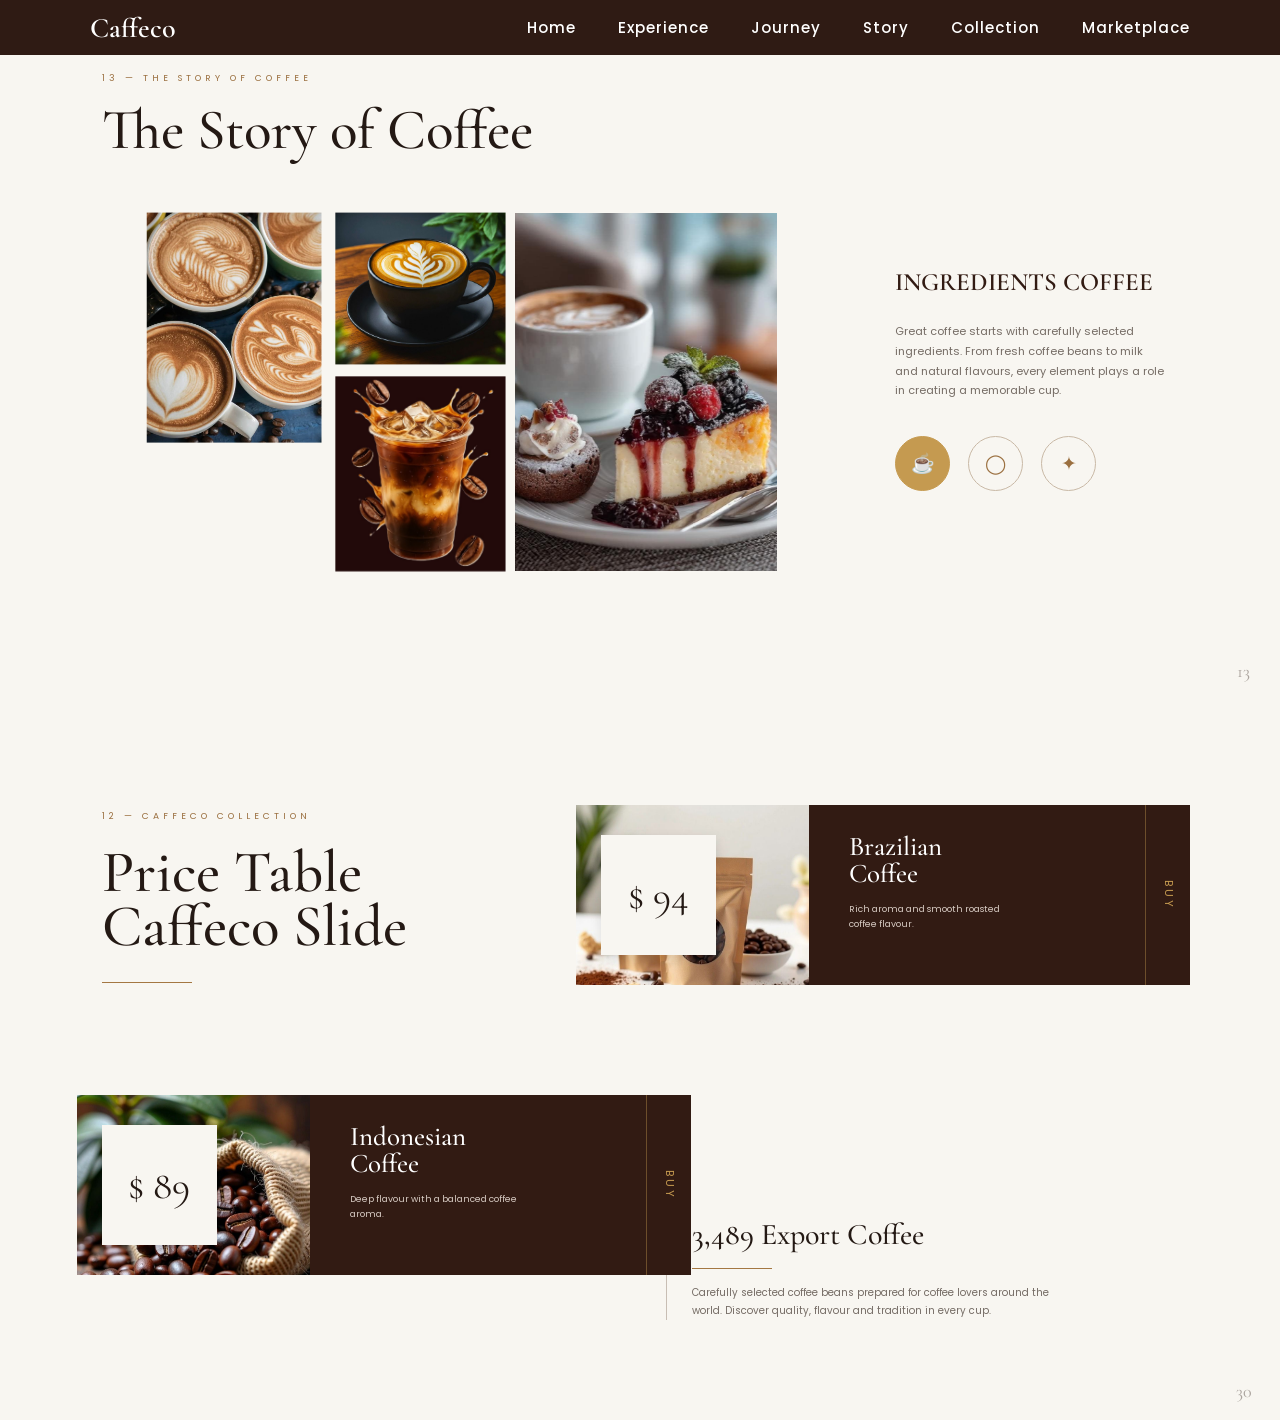
==== commit 52191535: "Add multi-page coffee website navigation" ====
--- a/collection.html
+++ b/collection.html
@@ -1,244 +1,153 @@
 <!DOCTYPE html>
 <html lang="en">
-
 <head>
-    <meta charset="UTF-8">
-    <meta name="viewport" content="width=device-width, initial-scale=1.0">
-
-    <title>Caffeco | Coffee Collection</title>
-
-    <link rel="stylesheet" href="style.css">
-
-    <link rel="preconnect" href="https://fonts.googleapis.com">
-    <link rel="preconnect" href="https://fonts.gstatic.com" crossorigin>
-
-    <link href="https://fonts.googleapis.com/css2?family=Cormorant+Garamond:wght@400;500;600;700&family=Poppins:wght@300;400;500;600&display=swap" rel="stylesheet">
+<meta charset="utf-8"/>
+<meta content="width=device-width, initial-scale=1.0" name="viewport"/>
+<title>Caffeco | Coffee Story</title>
+<link href="style.css" rel="stylesheet"/>
+<link href="https://fonts.googleapis.com" rel="preconnect"/>
+<link crossorigin="" href="https://fonts.gstatic.com" rel="preconnect"/>
+<link href="https://fonts.googleapis.com/css2?family=Cormorant+Garamond:wght@400;500;600;700&amp;family=Poppins:wght@300;400;500;600&amp;display=swap" rel="stylesheet"/>
 </head>
-
 <body>
 
-    <!-- ================= NAVBAR ================= -->
+<nav class="navbar">
+<a class="nav-logo" href="index.html">
+        Caffeco
+    </a>
+<button class="menu-toggle" id="menuToggle">
+        ☰
+    </button>
+<div class="nav-links" id="nav">
+<a href="index.html">Home</a>
+<a href="experience.html">Experience</a>
+<a href="journey.html">Journey</a>
+<a href="story.html">Story</a>
+<a href="collection.html">Collection</a>
+<a href="marketplace.html">Marketplace</a>
+</div>
+</nav>
 
-    <nav class="navbar">
-
-        <a href="index.html" class="nav-logo">
-            Caffeco
-        </a>
-
-        <button class="menu-toggle" id="menuToggle">
-            ☰
-        </button>
-
-        <div class="nav-links" id="nav">
-
-            <a href="index.html">Home</a>
-            <a href="story.html">Story</a>
-            <a href="experience.html">Experience</a>
-            <a href="journey.html">Journey</a>
-            <a href="collection.html">Collection</a>
-            <a href="marketplace.html">Marketplace</a>
-
-        </div>
-
-    </nav>
-
-
-    <!-- =====================================================
-         SECTION 9 — INGREDIENTS COFFEE
-    ===================================================== -->
-
-    <section class="ingredients-section">
-
-        <!-- TOP HEADING -->
-
-        <div class="ingredients-heading">
-
-            <span>09 — COFFEE COLLECTION</span>
-
-            <h2>
-                The Story of Coffee
-            </h2>
-
-        </div>
-
-
-        <!-- COFFEE IMAGE COLLAGE -->
-
-        <div class="ingredients-gallery">
-
-            <div class="ingredient-img ingredient-img-one">
-
-                <img src="images/coffee-cups.jpg" alt="Coffee cup">
-
-            </div>
-
-            <div class="ingredient-img ingredient-img-two">
-
-                <img src="images/latte-cup.jpg"
-                     alt="Latte coffee">
-
-            </div>
-
-            <div class="ingredient-img ingredient-img-three">
-
-                <img src="images/coffee-test.jpg"
-                     alt="Coffee drink">
-
-            </div>
-
-            <div class="ingredient-img ingredient-img-four">
-
-                <img src="images/coffee-food.jpg"
-                     alt="Coffee and food">
-
-            </div>
-
-        </div>
-
-
-        <!-- RIGHT INFORMATION -->
-
-        <div class="ingredients-info">
-
-            <span class="ingredients-label">
-                INGREDIENTS COFFEE
-            </span>
-
-            <p>
-                Great coffee starts with carefully
-                selected ingredients. From fresh
-                coffee beans to milk and natural
-                flavours, every element plays a role
-                in creating a memorable cup.
-            </p>
-
-
-            <!-- CIRCULAR ICONS -->
-
-            <div class="ingredient-icons">
-
-                <div class="ingredient-icon">
-                    <span>☕</span>
-                </div>
-
-                <div class="ingredient-icon">
-                    <span>◯</span>
-                </div>
-
-                <div class="ingredient-icon">
-                    <span>✦</span>
-                </div>
-
-            </div>
-
-        </div>
-
-    </section>
-
-
-<!-- =====================================================
-     SECTION 10 — MARKETPLACE
-===================================================== -->
-
-<section class="marketplace-section">
-
-    <!-- LEFT PHONE IMAGE -->
-    <div class="marketplace-image">
-        <img src="images/coffee-mobile.png" alt="Coffee product">
+<section class="ingredients-section" id="collection">
+<div class="ingredients-heading">
+<span>
+            13 — THE STORY OF COFFEE
+        </span>
+<h2>
+            The Story of Coffee
+        </h2>
+</div>
+<div class="ingredients-gallery">
+<div class="ingredient-img ingredient-img-one">
+<img alt="Coffee cups" src="images/coffee-cups.jpg"/>
+</div>
+<div class="ingredient-img ingredient-img-two">
+<img alt="Coffee cup" src="images/latte-cup.jpg"/>
+</div>
+<div class="ingredient-img ingredient-img-three">
+<img alt="Iced coffee" src="images/coffee-test.jpg"/>
+</div>
+<div class="ingredient-img ingredient-img-four">
+<img alt="Coffee and food" src="images/coffee-food.jpg"/>
+</div>
+</div>
+<div class="ingredients-info">
+<span class="ingredients-label">
+            INGREDIENTS COFFEE
+        </span>
+<p>
+            Great coffee starts with carefully selected
+            ingredients. From fresh coffee beans to milk
+            and natural flavours, every element plays a
+            role in creating a memorable cup.
+        </p>
+<div class="ingredient-icons">
+<div class="ingredient-icon">
+<span>☕</span>
+</div>
+<div class="ingredient-icon">
+<span>◯</span>
+</div>
+<div class="ingredient-icon">
+<span>✦</span>
+</div>
+</div>
+</div>
+<div class="ingredients-page-number">
+        13
     </div>
-
-
-    <!-- RIGHT WHITE CONTENT -->
-    <div class="marketplace-content">
-
-        <span class="marketplace-label">
-            10 — COFFEE MARKETPLACE
-        </span>
-
-        <h2>
-            Discover<br>
-            Your Coffee
-        </h2>
-
-        <p class="marketplace-description">
-            Explore our carefully selected coffee collection and discover
-            flavours made for every coffee moment.
-        </p>
-
-        <a href="#" class="marketplace-button">
-            EXPLORE COLLECTION ↗
-        </a>
-
-
-        <!-- TWO PRODUCT CARDS -->
-        <div class="marketplace-products">
-
-            <div class="marketplace-product">
-
-                <div class="product-icon">
-                    <span>◉</span>
-                </div>
-
-                <div class="product-divider"></div>
-
-                <strong>$18</strong>
-
-            </div>
-
-
-            <div class="marketplace-product">
-
-                <div class="product-icon">
-                    <span>◉</span>
-                </div>
-
-                <div class="product-divider"></div>
-
-                <strong>$18</strong>
-
-            </div>
-
-        </div>
-
-    </div>
-
-
-    <!-- FULL BROWN BOTTOM AREA -->
-    <div class="marketplace-bottom">
-
-        <!-- 50% CIRCLE -->
-        <div class="marketplace-discount">
-            <span>50%</span>
-        </div>
-
-
-        <!-- BOTTOM TEXT -->
-        <div class="marketplace-bottom-text">
-
-            <p>
-                From classic espresso to refreshing cold brews, our
-                marketplace offers a wide range of coffee choices
-                for every taste. Find your favourite and make every
-                cup a special one.
-            </p>
-
-        </div>
-
-    </div>
-
-
-    <!-- PAGE NUMBER -->
-    <div class="marketplace-page-number">
-        10
-    </div>
-
 </section>
 
+<section class="price-table-section">
+<div class="price-heading">
+<span>
+            12 — CAFFECO COLLECTION
+        </span>
+<h2>
+            Price Table<br/>
+            Caffeco Slide
+        </h2>
+<div class="price-heading-line"></div>
+</div>
+<div class="price-product price-product-top">
+<div class="price-product-image">
+<img alt="Brazilian coffee" src="images/coffee-product.jpg"/>
+</div>
+<div class="price-box">
+            $ 94
+        </div>
+<div class="price-product-info">
+<h3>
+                Brazilian<br/>
+                Coffee
+            </h3>
+<p>
+                Rich aroma and smooth
+                roasted coffee flavour.
+            </p>
+</div>
+<div class="buy-text">
+            BUY
+        </div>
+</div>
+<div class="price-product price-product-bottom">
+<div class="price-product-image">
+<img alt="Indonesian coffee" src="images/coffee-beans.jpg"/>
+</div>
+<div class="price-box">
+            $ 89
+        </div>
+<div class="price-product-info">
+<h3>
+                Indonesian<br/>
+                Coffee
+            </h3>
+<p>
+                Deep flavour with a
+                balanced coffee aroma.
+            </p>
+</div>
+<div class="buy-text">
+            BUY
+        </div>
+</div>
+<div class="export-coffee">
+<h3>
+            3,489 Export Coffee
+        </h3>
+<div class="export-line"></div>
+<p>
+            Carefully selected coffee beans
+            prepared for coffee lovers around
+            the world. Discover quality,
+            flavour and tradition in every cup.
+        </p>
+</div>
+<div class="price-page-number">
+        30
+    </div>
+</section>
 
-    <!-- ================= JAVASCRIPT ================= -->
-
-    <script src="script.js"></script>
-
+<script src="script.js"></script>
 </body>
-
-</html>+</html>
--- a/style.css
+++ b/style.css
@@ -21,9 +21,9 @@
     display:flex;
     justify-content:space-between;
     align-items:center;
-    background:rgba(45,23,16,.88);
+    background:rgba(245, 245, 245, 0.88);
     backdrop-filter: blur(8px);
-    z-index:999;
+    z-index: 500;
 }
 
 .nav-logo{
@@ -71,7 +71,7 @@
         position:absolute;
         top:80px;
         right:7%;
-        width:220px;
+        width: 220px;
         background:#2d1710;
         flex-direction:column;
         padding:20px;
@@ -92,7 +92,7 @@
     height: 100vh;
     position: relative;
     overflow: hidden;
-    background: #2d1710;
+    background: #f8f7f6;
 }
 
 .cover img {
@@ -104,7 +104,7 @@
 .cover-overlay {
     position: absolute;
     inset: 0;
-    background: rgba(35, 17, 11, 0.55);
+    background: rgba(245, 245, 245, 0.55);
 }
 
 .cover-content {
@@ -5102,64 +5102,2589 @@
     }
 }
 /* ======================================
-   FINAL FIX — EXPORT COFFEE BESIDE CARD
+   NAVBAR — REMOVE BROWN BACKGROUND
 ====================================== */
 
+.navbar {
+    background: transparent !important;
+    box-shadow: none !important;
+}
+
+.nav-logo,
+.nav-links a {
+    color: #ffffff !important;
+}
+/* =========================================
+   NAVBAR — TRANSPARENT
+   REMOVE ALL BACKGROUND
+========================================= */
+
+.navbar {
+    background: transparent !important;
+    background-color: transparent !important;
+    box-shadow: none !important;
+    border: none !important;
+    backdrop-filter: none !important;
+    -webkit-backdrop-filter: none !important;
+}
+
+.navbar::before,
+.navbar::after {
+    display: none !important;
+    background: transparent !important;
+}
+
+.nav-logo,
+.nav-links a {
+    background: transparent !important;
+}
+.nav-logo,
+.nav-links a {
+    color: #ffffff !important;
+}
+/* =========================================
+   HAMBURGER MENU
+========================================= */
+
+.menu-toggle {
+    display: none;
+    background: transparent;
+    border: none;
+    color: #ffffff;
+    font-size: 28px;
+    cursor: pointer;
+    padding: 5px;
+    z-index: 1001;
+}
+
+/* MOBILE MENU */
+@media (max-width: 900px) {
+
+    .menu-toggle {
+        display: block;
+        position: absolute;
+        right: 30px;
+        top: 22px;
+    }
+
+    .nav-links {
+        display: none;
+        position: absolute;
+        top: 70px;
+        right: 25px;
+        width: 220px;
+        background: #321b13;
+        padding: 20px 0;
+        flex-direction: column;
+        z-index: 1000;
+        box-shadow: 0 10px 30px rgba(0,0,0,0.15);
+    }
+
+    .nav-links.active {
+        display: flex;
+    }
+
+    .nav-links a {
+        display: block;
+        padding: 13px 25px;
+        color: #ffffff !important;
+        text-decoration: none;
+    }
+
+    .nav-links a:hover {
+        background: rgba(255,255,255,0.08);
+    }
+}
+/* =========================================
+   CAFFECO — SHORT BROWN NAVBAR
+========================================= */
+
+.navbar {
+    height: 55px !important;
+    min-height: 55px !important;
+    padding: 0 7% !important;
+    background: #2f1b14 !important;
+    box-shadow: none !important;
+    backdrop-filter: none !important;
+    -webkit-backdrop-filter: none !important;
+    display: flex;
+    align-items: center;
+    position: fixed;
+    top: 0;
+    left: 0;
+    width: 100%;
+    z-index: 9999;
+    box-sizing: border-box;
+}
+
+/* Logo */
+.nav-logo {
+    color: #ffffff !important;
+    font-size: 28px !important;
+    text-decoration: none;
+}
+
+/* Menu links */
+.nav-links {
+    display: flex !important;
+    align-items: center;
+    gap: 42px;
+    margin-left: auto;
+}
+
+.nav-links a {
+    color: #ffffff !important;
+    font-size: 15px;
+    text-decoration: none;
+    background: transparent !important;
+}
+
+/* Hide hamburger on desktop */
+.menu-toggle {
+    display: none !important;
+}
+
+/* =========================================
+   MOBILE
+========================================= */
+
+@media (max-width: 900px) {
+
+    .menu-toggle {
+        display: block !important;
+        position: absolute;
+        right: 30px;
+        top: 20px;
+        color: #ffffff !important;
+        background: transparent !important;
+        border: none !important;
+        font-size: 27px;
+        cursor: pointer;
+    }
+
+    .nav-links {
+        display: none !important;
+    }
+
+    .nav-links.active {
+        display: flex !important;
+        position: absolute;
+        top: 72px;
+        right: 20px;
+        width: 220px;
+        padding: 15px 0;
+        flex-direction: column;
+        align-items: stretch;
+        gap: 0;
+        background: #321b13 !important;
+    }
+
+    .nav-links.active a {
+        padding: 13px 22px;
+    }
+}
+/* =====================================================
+   FULL SCROLL WEBSITE (Cars Style)
+===================================================== */
+
+html{
+    scroll-behavior:smooth;
+}
+
+body{
+    overflow-x:hidden;
+}
+
+/* Navbar Animation */
+
+.navbar{
+    transition:.4s ease;
+    background:rgba(34,22,17,.15);
+    backdrop-filter:blur(12px);
+}
+
+.navbar.scrolled{
+    background:#2d1710;
+    box-shadow:0 10px 30px rgba(0,0,0,.15);
+}
+
+/* Logo */
+
+.nav-logo{
+    color:#fff !important;
+    font-size:32px;
+}
+
+/* Menu */
+
+.nav-links a{
+    position:relative;
+    color:#fff !important;
+    font-weight:500;
+}
+
+.nav-links a::after{
+    content:"";
+    position:absolute;
+    left:0;
+    bottom:-8px;
+    width:0%;
+    height:2px;
+    background:#c59a50;
+    transition:.35s;
+}
+
+.nav-links a:hover::after,
+.nav-links a.active::after{
+    width:100%;
+}
+
+.nav-links a.active{
+    color:#d7a553 !important;
+}
+
+/* Every section becomes fullscreen like Cars website */
+
+section{
+    scroll-margin-top:90px;
+}
+
+/* Smooth entrance */
+
+section{
+    animation:fadeUp .8s ease both;
+}
+
+@keyframes fadeUp{
+
+    from{
+        opacity:0;
+        transform:translateY(40px);
+    }
+
+    to{
+        opacity:1;
+        transform:translateY(0);
+    }
+
+}
+
+/* Better spacing between sections */
+
+.story-section,
+.coffee-story-2,
+.perfect-coffee,
+.coffee-story-section,
+.coffee-moment-section,
+.ingredients-section,
+.marketplace-section{
+    border-top:12px solid #f4f1ed;
+}
+
+/* Mobile menu */
+
+@media(max-width:768px){
+
+.navbar{
+    padding:15px 7%;
+}
+
+.nav-links{
+    top:70px;
+    right:20px;
+    width:230px;
+    background:#2d1710;
+    border-radius:12px;
+    box-shadow:0 10px 30px rgba(0,0,0,.3);
+}
+
+.nav-links a{
+    padding:10px 0;
+}
+
+}
+/* =====================================================
+   CAFFECO — SINGLE PAGE SCROLL FIX
+   Keeps existing design and layout
+===================================================== */
+
+/* Allow the complete website to scroll */
+html {
+    scroll-behavior: smooth;
+    scroll-snap-type: none;
+}
+
+body {
+    margin: 0;
+    padding: 0;
+    overflow-x: hidden;
+    overflow-y: auto;
+}
+
+/* Keep navbar above all sections */
+.navbar {
+    z-index: 9999;
+}
+
+/* Give sections their own space in the single page */
+.cover,
+.coffee-experience,
+.story-section,
+.coffee-story-2,
+.perfect-coffee,
+.perfect-taste,
+.coffee-story-section,
+.coffee-moment-section,
+.ingredients-section,
+.marketplace-section,
+.perfect-taste-2,
+.price-table-section {
+    position: relative;
+    flex-shrink: 0;
+}
+
+/* Navbar anchor offset */
+section {
+    scroll-margin-top: 70px;
+}
+
+/* =====================================================
+   NAVBAR — SINGLE PAGE LINKS
+===================================================== */
+
+.nav-links a {
+    cursor: pointer;
+}
+
+/* Mobile menu */
+@media (max-width: 768px) {
+
+    .nav-links {
+        z-index: 10000;
+    }
+
+}
+/* =====================================================
+   COFFEE STORY 2 — UI ADJUSTMENT ONLY
+   This affects ONLY the coffee-story-2 section
+===================================================== */
+
+.coffee-story-2 {
+    min-height: 680px;
+    padding: 60px 8%;
+}
+
+/* Heading */
+.coffee-story-2 .story2-heading {
+    left: 14%;
+    top: 70px;
+    width: 32%;
+}
+
+.coffee-story-2 .story2-heading h2 {
+    font-size: 62px;
+    line-height: 0.92;
+}
+
+/* Description */
+.coffee-story-2 .story2-description {
+    top: 80px;
+    left: 47%;
+    width: 39%;
+    padding-left: 30px;
+}
+
+/* Main image */
+.coffee-story-2 .story2-main-image {
+    left: 8%;
+    bottom: 45px;
+    width: 43%;
+    height: 330px;
+}
+
+/* Small images */
+.coffee-story-2 .story2-small-image {
+    width: 170px;
+}
+
+.coffee-story-2 .story2-small-image img {
+    height: 190px;
+}
+
+.coffee-story-2 .story2-small-one {
+    right: 24%;
+    top: 270px;
+}
+
+.coffee-story-2 .story2-small-two {
+    right: 8%;
+    top: 270px;
+}
+
+
+/* =====================================================
+   MOBILE — ONLY THIS SECTION
+===================================================== */
+
+@media (max-width: 800px) {
+
+    .coffee-story-2 {
+        min-height: auto;
+        padding: 50px 6%;
+    }
+
+    .coffee-story-2 .story2-heading,
+    .coffee-story-2 .story2-description,
+    .coffee-story-2 .story2-main-image,
+    .coffee-story-2 .story2-small-image {
+        position: relative;
+        left: auto;
+        right: auto;
+        top: auto;
+        bottom: auto;
+        width: 100%;
+    }
+
+    .coffee-story-2 .story2-heading {
+        margin-bottom: 25px;
+    }
+
+    .coffee-story-2 .story2-heading h2 {
+        font-size: 52px;
+    }
+
+    .coffee-story-2 .story2-description {
+        margin-bottom: 30px;
+    }
+
+    .coffee-story-2 .story2-main-image {
+        height: 330px;
+        margin-bottom: 25px;
+    }
+
+    .coffee-story-2 .story2-small-image {
+        margin-bottom: 25px;
+    }
+
+    .coffee-story-2 .story2-small-image img {
+        height: 210px;
+    }
+}
+/* =====================================================
+   COLLECTION / INGREDIENTS — UI ADJUSTMENT ONLY
+===================================================== */
+
+.ingredients-section {
+    min-height: 700px;
+    position: relative;
+    overflow: hidden;
+}
+
+.ingredients-section .ingredients-heading {
+    top: 60px;
+}
+
+.ingredients-section .ingredients-gallery {
+    transform: scale(0.92);
+    transform-origin: center;
+}
+
+.ingredients-section .ingredients-info {
+    right: 7%;
+}
+/* =====================================================
+   PAGE 22 — PERFECT COFFEE
+   UI ADJUSTMENT ONLY
+===================================================== */
+
+.perfect-coffee {
+    min-height: 700px;
+}
+
+/* Left brown area */
+.perfect-coffee .perfect-left {
+    width: 46%;
+}
+
+/* Tablet image */
+.perfect-coffee .perfect-tablet {
+    transform: scale(0.92);
+    transform-origin: center;
+}
+
+/* Small text */
+.perfect-coffee .perfect-small-text {
+    padding-left: 8%;
+}
+
+/* Right white area */
+.perfect-coffee .perfect-right {
+    width: 54%;
+}
+
+/* Heading */
+.perfect-coffee .perfect-heading {
+    padding-left: 5%;
+}
+
+/* Bottom coffee image */
+.perfect-coffee .perfect-bottom-image {
+    transform: scale(0.94);
+    transform-origin: center;
+}
+/* =====================================================
+   PAGE 25 — PERFECT COFFEE TASTE
+   UI ADJUSTMENT ONLY
+===================================================== */
+
+.perfect-taste {
+    min-height: 700px;
+    overflow: hidden;
+}
+
+/* Left content */
+.perfect-taste .taste-left {
+    padding-left: 8%;
+    padding-top: 6%;
+}
+
+/* Main right area */
+.perfect-taste .taste-right {
+    transform: scale(0.94);
+    transform-origin: center;
+}
+
+/* Main coffee image */
+.perfect-taste .taste-main-image {
+    transform: scale(0.96);
+    transform-origin: center;
+}
+
+/* Brown information box */
+.perfect-taste .taste-brown-box {
+    transform: scale(0.94);
+    transform-origin: center;
+}
+
+/* Gold coffee box */
+.perfect-taste .taste-gold-box {
+    transform: scale(0.92);
+    transform-origin: center;
+}
+
+
+/* =====================================================
+   MOBILE
+===================================================== */
+
+@media (max-width: 800px) {
+
+    .perfect-taste {
+        min-height: auto;
+    }
+
+    .perfect-taste .taste-left {
+        padding-left: 6%;
+        padding-top: 40px;
+    }
+
+    .perfect-taste .taste-right {
+        transform: none;
+    }
+
+    .perfect-taste .taste-main-image,
+    .perfect-taste .taste-brown-box,
+    .perfect-taste .taste-gold-box {
+        transform: none;
+    }
+
+}
+/* =====================================================
+   MOBILE VIEW — FINAL UI FIX
+   Desktop design remains unchanged
+===================================================== */
+
+@media (max-width: 800px) {
+
+    /* Page background */
+    body {
+        background: #ffffff;
+    }
+
+    /* Keep sections clean and white where the reference is white */
+    .coffee-story-2,
+    .perfect-coffee,
+    .perfect-taste {
+        background: #ffffff;
+    }
+
+    /* Prevent horizontal overflow */
+    html,
+    body {
+        width: 100%;
+        overflow-x: hidden;
+    }
+
+    /* Navbar */
+    .navbar {
+        width: 100%;
+        padding: 14px 20px;
+    }
+
+    .nav-links {
+        width: 100%;
+        background: #321b13;
+    }
+
+    .nav-links a {
+        display: block;
+        padding: 14px 20px;
+    }
+
+    /* Images stay inside mobile screen */
+    img {
+        max-width: 100%;
+    }
+
+    /* Sections fit mobile width */
+    .cover,
+    .coffee-experience,
+    .coffee-story-section,
+    .coffee-moment-section,
+    .story-section,
+    .ingredients-section,
+    .marketplace-section,
+    .coffee-story-2,
+    .perfect-coffee,
+    .perfect-taste,
+    .perfect-taste-2,
+    .price-table-section {
+        width: 100%;
+        max-width: 100%;
+        overflow: hidden;
+    }
+}
+/* =====================================================
+   PAGE 07 — 8,236 STORY NUMBER FIX
+===================================================== */
+
+.coffee-moment-section .moment-circle {
+    display: flex;
+    align-items: center;
+    justify-content: center;
+
+    width: 110px;
+    height: 110px;
+
+    font-size: 30px;
+    line-height: 1;
+    color: #c9a15a;
+
+    border: 1px solid #c9a15a;
+    border-radius: 50%;
+
+    position: relative;
+    z-index: 5;
+
+    visibility: visible;
+    opacity: 1;
+}
+/* PAGE 07 — Story label visibility fix */
+.coffee-moment-section .moment-label {
+    display: block;
+    color: #e0b785;
+    font-size: 13px;
+    font-weight: 600;
+    letter-spacing: 4px;
+    text-transform: uppercase;
+    margin-bottom: 28px;
+    opacity: 1;
+}
+/* =====================================================
+   PAGE 23 — RIGHT BROWN BOX CONTENT
+===================================================== */
+
+.taste2-info {
+    position: absolute;
+    right: 0;
+    top: 0;
+    width: 28%;
+    height: 100%;
+    background: #3a1f17;
+    padding: 85px 55px;
+    box-sizing: border-box;
+    color: #ffffff;
+}
+
+.taste2-info strong {
+    display: block;
+    font-size: 48px;
+    font-weight: 400;
+    margin-bottom: 28px;
+}
+
+.taste2-info strong span {
+    color: #c99a4a;
+    font-size: 24px;
+}
+
+.taste2-info p {
+    font-size: 13px;
+    line-height: 1.8;
+    letter-spacing: 3px;
+    color: #ffffff;
+    margin: 0 0 35px;
+}
+
+/* Paragraph INSIDE brown box */
+.taste2-info::after {
+    content: "Discover a perfect coffee experience where great taste, quality and memorable moments come together.";
+    display: block;
+    max-width: 250px;
+    font-size: 14px;
+    line-height: 1.7;
+    letter-spacing: 0;
+    color: #e8ddd7;
+    margin-top: 35px;
+}
+
+/* Hide the old paragraph outside the box */
+.taste2-bottom {
+    display: none;
+}
+/* =====================================================
+   PAGE 23 — PERFECT COFFEE TASTE FINAL ALIGNMENT
+===================================================== */
+
+.perfect-taste-2 {
+    position: relative;
+    min-height: 690px;
+    background: #f8f6f1;
+    overflow: hidden;
+}
+
+/* LEFT HEADING */
+.taste2-heading {
+    position: absolute;
+    left: 8%;
+    top: 85px;
+    width: 330px;
+    z-index: 5;
+}
+
+.taste2-heading span {
+    display: block;
+    margin-bottom: 38px;
+    font-size: 12px;
+    letter-spacing: 4px;
+    color: #b48a4b;
+}
+
+.taste2-heading h2 {
+    margin: 0;
+    font-size: 62px;
+    line-height: 0.95;
+    font-weight: 400;
+    color: #321b14;
+}
+
+.taste2-heading p {
+    position: absolute;
+    top: 300px;
+    left: 0;
+    width: 330px;
+    margin: 0;
+    font-size: 14px;
+    line-height: 1.7;
+    color: #766b65;
+}
+
+/* CENTER IMAGE */
+.taste2-main-image {
+    position: absolute;
+    left: 31%;
+    top: 22px;
+    width: 37%;
+    height: 665px;
+    z-index: 2;
+}
+
+.taste2-main-image img {
+    width: 100%;
+    height: 100%;
+    object-fit: cover;
+    display: block;
+}
+
+/* RIGHT BROWN BOX */
+.taste2-info {
+    position: absolute;
+    right: 0;
+    top: 0;
+    width: 28%;
+    height: 100%;
+    background: #3a1f17;
+    padding: 85px 55px;
+    box-sizing: border-box;
+    color: white;
+    z-index: 3;
+}
+
+.taste2-info strong {
+    display: block;
+    font-size: 48px;
+    line-height: 1;
+    font-weight: 400;
+    margin-bottom: 35px;
+}
+
+.taste2-info strong span {
+    color: #c99a4a;
+    font-size: 22px;
+}
+
+.taste2-info p {
+    margin: 0;
+    font-size: 13px;
+    line-height: 1.8;
+    letter-spacing: 3px;
+    color: white;
+}
+
+/* GOLD LINES */
+.taste2-lines {
+    margin-top: 38px;
+}
+
+.taste2-lines span {
+    display: block;
+    height: 2px;
+    background: #b9914d;
+    margin-bottom: 10px;
+}
+
+.taste2-lines span:nth-child(1) {
+    width: 135px;
+}
+
+.taste2-lines span:nth-child(2) {
+    width: 95px;
+}
+
+.taste2-lines span:nth-child(3) {
+    width: 60px;
+}
+
+/* RIGHT BOX PARAGRAPH */
+.taste2-info::after {
+    content: "Discover a perfect coffee experience where great taste, quality and memorable moments come together.";
+    display: block;
+    width: 270px;
+    max-width: 100%;
+    margin-top: 45px;
+    font-size: 14px;
+    line-height: 1.7;
+    letter-spacing: 0;
+    color: #e8ddd7;
+}
+
+/* HIDE OLD OUTSIDE PARAGRAPH */
+.taste2-bottom {
+    display: none;
+}
+
+/* PAGE NUMBER */
+.taste2-page-number {
+    position: bottom;
+    right: 0%;
+    bottom: 200px;
+    font-size: 13px;
+    color: #9d938d;
+    z-index:10;
+}
+/* =========================================
+   CAFFECO — ANIMATIONS & TRANSITIONS
+   ========================================= */
+
+/* Smooth page scrolling */
+html {
+    scroll-behavior: smooth;
+}
+
+/* -------------------------------
+   SECTION REVEAL
+-------------------------------- */
+
+.reveal {
+    opacity: 0;
+    transform: translateY(40px);
+    transition:
+        opacity 0.9s ease,
+        transform 0.9s ease;
+}
+
+.reveal.show {
+    opacity: 1;
+    transform: translateY(0);
+}
+
+/* -------------------------------
+   HEADINGS
+-------------------------------- */
+
+section h1,
+section h2 {
+    transition:
+        transform 0.7s ease,
+        opacity 0.7s ease;
+}
+
+/* -------------------------------
+   IMAGES
+-------------------------------- */
+
+section img {
+    transition:
+        transform 0.8s ease,
+        opacity 0.8s ease;
+}
+
+section img:hover {
+    transform: scale(1.03);
+}
+
+/* -------------------------------
+   LINKS / BUTTONS
+-------------------------------- */
+
+section a {
+    transition:
+        color 0.3s ease,
+        transform 0.3s ease,
+        background-color 0.3s ease;
+}
+
+section a:hover {
+    transform: translateY(-2px);
+}
+
+/* -------------------------------
+   NAVBAR
+-------------------------------- */
+
+nav a {
+    transition:
+        color 0.3s ease,
+        opacity 0.3s ease;
+}
+
+nav a:hover {
+    opacity: 0.65;
+}
+
+/* -------------------------------
+   COFFEE NUMBERS / STATS
+-------------------------------- */
+
+.story-percent,
+.moment-circle,
+.taste2-info strong,
+.marketplace-discount span {
+    transition:
+        transform 0.5s ease,
+        opacity 0.5s ease;
+}
+
+.story-percent:hover,
+.moment-circle:hover,
+.taste2-info strong:hover,
+.marketplace-discount span:hover {
+    transform: scale(1.05);
+}
+
+/* -------------------------------
+   REDUCED MOTION
+-------------------------------- */
+
+@media (prefers-reduced-motion: reduce) {
+    *,
+    *::before,
+    *::after {
+        animation-duration: 0.01ms !important;
+        animation-iteration-count: 1 !important;
+        transition-duration: 0.01ms !important;
+        scroll-behavior: auto !important;
+    }
+}
+/* =========================================
+   CAFFECO — PHASE 2 ANIMATIONS
+   ========================================= */
+
+/* -----------------------------------------
+   HEADINGS FADE + SLIDE
+----------------------------------------- */
+
+.reveal.show h1,
+.reveal.show h2 {
+    animation: headingReveal 0.9s ease forwards;
+}
+
+@keyframes headingReveal {
+    from {
+        opacity: 0;
+        transform: translateY(25px);
+    }
+
+    to {
+        opacity: 1;
+        transform: translateY(0);
+    }
+}
+
+
+/* -----------------------------------------
+   SECTION IMAGES — GENTLE ENTRANCE
+----------------------------------------- */
+
+.reveal img {
+    opacity: 0;
+    transform: scale(0.96);
+}
+
+.reveal.show img {
+    animation: imageReveal 1s ease forwards;
+}
+
+@keyframes imageReveal {
+    from {
+        opacity: 0;
+        transform: scale(0.96);
+    }
+
+    to {
+        opacity: 1;
+        transform: scale(1);
+    }
+}
+
+
+/* -----------------------------------------
+   PARAGRAPH REVEAL
+----------------------------------------- */
+
+.reveal.show p {
+    animation: textReveal 0.8s ease 0.15s both;
+}
+
+@keyframes textReveal {
+    from {
+        opacity: 0;
+        transform: translateY(15px);
+    }
+
+    to {
+        opacity: 1;
+        transform: translateY(0);
+    }
+}
+
+
+/* -----------------------------------------
+   MARKETPLACE PRODUCTS
+----------------------------------------- */
+
+.marketplace-product {
+    opacity: 0;
+    transform: translateY(25px);
+    transition:
+        opacity 0.6s ease,
+        transform 0.6s ease;
+}
+
+.marketplace-section.reveal.show .marketplace-product {
+    opacity: 1;
+    transform: translateY(0);
+}
+
+.marketplace-section.reveal.show .marketplace-product:nth-child(1) {
+    transition-delay: 0.2s;
+}
+
+.marketplace-section.reveal.show .marketplace-product:nth-child(2) {
+    transition-delay: 0.4s;
+}
+
+
+/* -----------------------------------------
+   SMALL IMAGES / STORY CARDS
+----------------------------------------- */
+
+.story2-small-image {
+    transition:
+        transform 0.6s ease,
+        opacity 0.6s ease;
+}
+
+.story2-small-image:hover {
+    transform: translateY(-6px);
+}
+
+
+/* -----------------------------------------
+   STAT NUMBERS
+----------------------------------------- */
+
+.story-percent,
+.moment-circle,
+.taste2-info strong,
+.marketplace-discount span {
+    transition:
+        transform 0.4s ease,
+        letter-spacing 0.4s ease;
+}
+
+.story-percent:hover,
+.moment-circle:hover,
+.taste2-info strong:hover,
+.marketplace-discount span:hover {
+    transform: scale(1.06);
+    letter-spacing: 1px;
+}
+
+
+/* -----------------------------------------
+   LINKS / BUTTONS
+----------------------------------------- */
+
+a {
+    transition:
+        transform 0.35s ease,
+        opacity 0.35s ease,
+        letter-spacing 0.35s ease;
+}
+
+a:hover {
+    transform: translateX(4px);
+}
+
+
+/* -----------------------------------------
+   COVER ENTRANCE
+----------------------------------------- */
+
+.cover.reveal.show h1 {
+    animation: coverTitle 1.1s ease forwards;
+}
+
+.cover.reveal.show p {
+    animation: coverText 1s ease 0.25s both;
+}
+
+@keyframes coverTitle {
+    from {
+        opacity: 0;
+        transform: translateY(35px);
+    }
+
+    to {
+        opacity: 1;
+        transform: translateY(0);
+    }
+}
+
+@keyframes coverText {
+    from {
+        opacity: 0;
+        transform: translateY(20px);
+    }
+
+    to {
+        opacity: 1;
+        transform: translateY(0);
+    }
+}
+
+
+/* -----------------------------------------
+   REDUCED MOTION
+----------------------------------------- */
+
+@media (prefers-reduced-motion: reduce) {
+
+    *,
+    *::before,
+    *::after {
+        animation: none !important;
+        transition: none !important;
+    }
+
+}
+/* =========================================
+   MOBILE RESPONSIVE - SLIDES 23 & 25
+   ========================================= */
+
+@media (max-width: 768px) {
+
+    /* Prevent horizontal scrolling */
+    html,
+    body {
+        width: 100%;
+        max-width: 100%;
+        overflow-x: hidden;
+    }
+
+    * {
+        box-sizing: border-box;
+    }
+
+    /* -------------------------------
+       GENERAL SECTION FIX
+       ------------------------------- */
+
+    section {
+        width: 100%;
+        max-width: 100%;
+        overflow: hidden;
+    }
+
+
+    /* =================================
+       SLIDE 23
+       ================================= */
+
+    .slide-23 {
+        width: 100%;
+        min-height: auto;
+        height: auto;
+        padding: 60px 20px;
+        display: flex;
+        flex-direction: column;
+        overflow: hidden;
+    }
+
+    .slide-23 .container {
+        width: 100%;
+        max-width: 100%;
+        margin: 0;
+        padding: 0;
+    }
+
+    .slide-23 .content {
+        width: 100%;
+        max-width: 100%;
+        display: flex;
+        flex-direction: column;
+    }
+
+    .slide-23 h1,
+    .slide-23 h2 {
+        width: 100%;
+        max-width: 100%;
+        font-size: clamp(38px, 11vw, 60px);
+        line-height: 0.95;
+        margin: 15px 0 25px;
+        word-break: normal;
+    }
+
+    .slide-23 p {
+        width: 100%;
+        max-width: 100%;
+        font-size: 14px;
+        line-height: 1.7;
+        margin-bottom: 25px;
+    }
+
+    .slide-23 img {
+        width: 100%;
+        max-width: 100%;
+        height: auto;
+        display: block;
+        object-fit: cover;
+    }
+
+    /* Remove desktop positioning */
+    .slide-23 .image,
+    .slide-23 .image-wrapper {
+        position: relative;
+        left: auto;
+        right: auto;
+        top: auto;
+        bottom: auto;
+        transform: none;
+    }
+
+
+    /* =================================
+       SLIDE 25
+       ================================= */
+
+    .slide-25 {
+        width: 100%;
+        max-width: 100%;
+        min-height: auto;
+        height: auto;
+        padding: 50px 20px;
+        overflow: hidden;
+    }
+
+    .slide-25 .container {
+        width: 100%;
+        max-width: 100%;
+        margin: 0;
+        padding: 0;
+    }
+
+    .slide-25 .content {
+        width: 100%;
+        max-width: 100%;
+        display: flex;
+        flex-direction: column;
+    }
+
+    .slide-25 h1,
+    .slide-25 h2 {
+        width: 100%;
+        max-width: 100%;
+        font-size: clamp(38px, 11vw, 60px);
+        line-height: 0.95;
+        margin: 15px 0 25px;
+    }
+
+    .slide-25 p {
+        width: 100%;
+        max-width: 100%;
+        font-size: 14px;
+        line-height: 1.7;
+    }
+
+    .slide-25 img {
+        width: 100%;
+        max-width: 100%;
+        height: auto;
+        display: block;
+        object-fit: cover;
+    }
+
+    /* Remove desktop absolute positioning */
+    .slide-25 .image,
+    .slide-25 .image-wrapper {
+        position: relative;
+        left: auto;
+        right: auto;
+        top: auto;
+        bottom: auto;
+        transform: none;
+    }
+
+
+    /* =================================
+       MOBILE NAVBAR
+       ================================= */
+
+    header,
+    nav,
+    .navbar {
+        max-width: 100%;
+    }
+
+    nav {
+        overflow: hidden;
+    }
+
+
+    /* =================================
+       PREVENT FIXED DESKTOP WIDTHS
+       ================================= */
+
+    .slide-23 *,
+    .slide-25 * {
+        max-width: 100%;
+    }
+
+}
+/* =====================================================
+   FINAL MOBILE RESPONSIVE
+   SLIDE 23 + SLIDE 25
+   ===================================================== */
+
+@media (max-width: 768px) {
+
+    html,
+    body {
+        width: 100%;
+        max-width: 100%;
+        overflow-x: hidden;
+    }
+
+    /* =========================================
+       SLIDE 23
+       ========================================= */
+
+    .perfect-taste-2 {
+        width: 100%;
+        min-height: auto;
+        height: auto;
+        padding: 55px 20px 45px;
+        display: flex;
+        flex-direction: column;
+        gap: 0;
+        overflow: hidden;
+        position: relative;
+        background: #f8f6f1;
+    }
+
+    /* Heading */
+
+    .perfect-taste-2 .taste2-heading {
+        position: relative;
+        left: auto;
+        right: auto;
+        top: auto;
+        bottom: auto;
+
+        width: 100%;
+        max-width: 100%;
+
+        margin: 0 0 30px;
+        padding: 0;
+
+        z-index: 5;
+    }
+
+    .perfect-taste-2 .taste2-heading span {
+        display: block;
+
+        font-size: 9px;
+        letter-spacing: 3px;
+        line-height: 1.5;
+
+        margin-bottom: 20px;
+    }
+
+    .perfect-taste-2 .taste2-heading h2 {
+        width: 100%;
+        max-width: 100%;
+
+        font-size: 48px;
+        line-height: 0.92;
+
+        margin: 0;
+
+        color: #321b14;
+    }
+
+    .perfect-taste-2 .taste2-heading p {
+        position: relative;
+        top: auto;
+        left: auto;
+
+        width: 100%;
+        max-width: 320px;
+
+        margin: 25px 0 0;
+
+        font-size: 12px;
+        line-height: 1.7;
+
+        color: #766b65;
+    }
+
+
+    /* Main image */
+
+    .perfect-taste-2 .taste2-main-image {
+        position: relative;
+
+        left: auto;
+        right: auto;
+        top: auto;
+        bottom: auto;
+
+        width: 100%;
+        height: 330px;
+
+        margin: 0 0 20px;
+
+        overflow: hidden;
+
+        z-index: 2;
+    }
+
+    .perfect-taste-2 .taste2-main-image img {
+        width: 100%;
+        height: 100%;
+
+        object-fit: cover;
+        display: block;
+    }
+
+
+    /* Brown information box */
+
+    .perfect-taste-2 .taste2-info {
+        position: relative;
+
+        left: auto;
+        right: auto;
+        top: auto;
+        bottom: auto;
+
+        width: 100%;
+        height: auto;
+
+        min-height: 300px;
+
+        padding: 45px 30px;
+
+        background: #3a1f17;
+
+        z-index: 3;
+    }
+
+    .perfect-taste-2 .taste2-info strong {
+        font-size: 44px;
+        line-height: 1;
+
+        margin-bottom: 20px;
+    }
+
+    .perfect-taste-2 .taste2-info p {
+        font-size: 10px;
+        line-height: 1.8;
+        letter-spacing: 2px;
+    }
+
+    .perfect-taste-2 .taste2-lines {
+        margin-top: 30px;
+    }
+
+    .perfect-taste-2 .taste2-lines span {
+        height: 1px;
+    }
+
+
+    /* Hide old bottom description */
+
+    .perfect-taste-2 .taste2-bottom {
+        display: none;
+    }
+
+
+    /* Page number */
+
+    .perfect-taste-2 .taste2-page-number {
+        position: absolute;
+
+        right: 20px;
+        bottom: 15px;
+
+        font-size: 16px;
+        z-index: 10;
+    }
+
+
+
+    /* =========================================
+       SLIDE 25
+       ========================================= */
+
+    .perfect-taste {
+        width: 100%;
+        min-height: auto;
+
+        display: flex;
+        flex-direction: column;
+
+        overflow: hidden;
+        background: #ffffff;
+    }
+
+
+    /* LEFT CONTENT */
+
+    .perfect-taste .taste-left {
+        width: 100%;
+        min-height: auto;
+
+        padding: 55px 25px 45px;
+
+        position: relative;
+    }
+
+    .perfect-taste .taste-logo {
+        font-size: 22px;
+        margin-bottom: 45px;
+    }
+
+    .perfect-taste .taste-left h2 {
+        width: 100%;
+
+        font-size: 48px;
+        line-height: 0.92;
+
+        margin-bottom: 25px;
+    }
+
+    .perfect-taste .taste-description {
+        width: 100%;
+        max-width: 330px;
+
+        font-size: 12px;
+        line-height: 1.7;
+
+        margin-bottom: 40px;
+    }
+
+
+    /* FEATURES */
+
+    .perfect-taste .taste-feature {
+        width: 100%;
+        max-width: 100%;
+
+        display: flex;
+
+        gap: 18px;
+
+        margin-bottom: 28px;
+    }
+
+    .perfect-taste .taste-feature > span {
+        flex-shrink: 0;
+
+        font-size: 18px;
+    }
+
+    .perfect-taste .taste-feature h4 {
+        font-size: 22px;
+    }
+
+    .perfect-taste .taste-feature p {
+        font-size: 10px;
+        line-height: 1.6;
+    }
+
+
+    /* RIGHT IMAGE AREA */
+
+    .perfect-taste .taste-right {
+        width: 100%;
+        height: 560px;
+
+        position: relative;
+
+        overflow: hidden;
+
+        transform: none;
+    }
+
+
+    /* Brown box */
+
+    .perfect-taste .taste-brown-box {
+        position: absolute;
+
+        top: 0;
+        right: 0;
+
+        width: 58%;
+        height: 250px;
+
+        padding: 40px 25px;
+
+        transform: none;
+
+        z-index: 2;
+    }
+
+    .perfect-taste .taste-number {
+        font-size: 45px;
+        margin-bottom: 15px;
+    }
+
+    .perfect-taste .taste-number span {
+        font-size: 18px;
+    }
+
+    .perfect-taste .taste-brown-box p {
+        font-size: 8px;
+        letter-spacing: 2px;
+    }
+
+
+    /* Main coffee image */
+
+    .perfect-taste .taste-main-image {
+        position: absolute;
+
+        left: 0;
+        top: 75px;
+        bottom: auto;
+
+        width: 82%;
+        height: 400px;
+
+        transform: none;
+
+        z-index: 3;
+    }
+
+    .perfect-taste .taste-main-image img {
+        width: 100%;
+        height: 100%;
+
+        object-fit: cover;
+    }
+
+
+    /* Gold box */
+
+    .perfect-taste .taste-gold-box {
+        position: absolute;
+
+        right: 0;
+        bottom: 30px;
+
+        width: 95px;
+        height: 95px;
+
+        transform: none;
+
+        font-size: 28px;
+
+        z-index: 4;
+    }
+
+
+    /* Page number */
+
+    .perfect-taste .taste-page-number {
+        right: 15px;
+        bottom: 12px;
+
+        font-size: 16px;
+
+        z-index: 5;
+    }
+
+}
+
+
+/* =====================================================
+   EXTRA SMALL PHONES
+   ===================================================== */
+
+@media (max-width: 380px) {
+
+    /* Slide 23 */
+
+    .perfect-taste-2 {
+        padding: 45px 18px 40px;
+    }
+
+    .perfect-taste-2 .taste2-heading h2 {
+        font-size: 43px;
+    }
+
+    .perfect-taste-2 .taste2-main-image {
+        height: 300px;
+    }
+
+    .perfect-taste-2 .taste2-info {
+        min-height: 280px;
+        padding: 40px 25px;
+    }
+
+
+    /* Slide 25 */
+
+    .perfect-taste .taste-left {
+        padding: 45px 20px 40px;
+    }
+
+    .perfect-taste .taste-left h2 {
+        font-size: 43px;
+    }
+
+    .perfect-taste .taste-right {
+        height: 520px;
+    }
+
+    .perfect-taste .taste-main-image {
+        width: 84%;
+        height: 370px;
+    }
+
+    .perfect-taste .taste-brown-box {
+        width: 60%;
+        height: 230px;
+        padding: 35px 20px;
+    }
+
+    .perfect-taste .taste-gold-box {
+        width: 85px;
+        height: 85px;
+    }
+
+}
+/* =====================================================
+   SLIDE 22 — PERFECT COFFEE
+   FINAL MOBILE TABLET FIX
+   Desktop remains unchanged
+   ===================================================== */
+
+@media (max-width: 800px) {
+
+    /* Main Slide 22 */
+    .perfect-coffee {
+        width: 100%;
+        min-height: auto;
+        height: auto;
+
+        display: flex;
+        flex-direction: column;
+
+        overflow: hidden;
+    }
+
+
+    /* =========================================
+       BROWN AREA
+       ========================================= */
+
+    .perfect-coffee .perfect-left {
+        width: 100%;
+        height: 520px;
+        min-height: 520px;
+
+        position: relative;
+
+        background: #321b13;
+
+        overflow: hidden;
+    }
+
+
+    /* =========================================
+       FULL TABLET
+       ========================================= */
+
+    .perfect-coffee .perfect-tablet {
+        position: absolute;
+
+        width: 88vw;
+        max-width: 390px;
+
+        height: 88vw;
+        max-height: 390px;
+
+        left: 50%;
+        right: auto;
+
+        top: 25px;
+
+        transform: translateX(-50%);
+
+        z-index: 5;
+
+        overflow: visible;
+    }
+
+
+    /* Tablet image itself */
+
+    .perfect-coffee .perfect-tablet img {
+        width: 100%;
+        height: 100%;
+
+        display: block;
+
+        object-fit: contain;
+        object-position: center;
+
+        max-width: none;
+    }
+
+
+    /* =========================================
+       GOLD CARD
+       Keep it smaller and behind tablet
+       ========================================= */
+
+    .perfect-coffee .perfect-card {
+        width: 125px;
+        height: 145px;
+
+        left: 20px;
+        top: auto;
+        bottom: 25px;
+
+        padding: 20px 12px;
+
+        z-index: 4;
+    }
+
+    .perfect-coffee .card-icon {
+        font-size: 22px;
+        margin-bottom: 12px;
+    }
+
+    .perfect-coffee .perfect-card h3 {
+        font-size: 18px;
+        margin-bottom: 4px;
+    }
+
+    .perfect-coffee .perfect-card p {
+        font-size: 8px;
+        line-height: 1.5;
+    }
+
+
+    /* =========================================
+       SMALL TEXT
+       ========================================= */
+
+    .perfect-coffee .perfect-small-text {
+        left: 20px;
+        bottom: 15px;
+
+        z-index: 6;
+
+        max-width: 130px;
+    }
+
+    .perfect-coffee .perfect-small-text span {
+        font-size: 7px;
+        letter-spacing: 2px;
+    }
+
+    .perfect-coffee .perfect-small-text p {
+        font-size: 8px;
+        line-height: 1.5;
+
+        margin-top: 8px;
+    }
+
+    .perfect-coffee .small-line {
+        width: 70px;
+        margin-top: 10px;
+    }
+
+
+    /* =========================================
+       WHITE CONTENT AREA
+       ========================================= */
+
+    .perfect-coffee .perfect-right {
+        width: 100%;
+        min-height: auto;
+
+        padding: 50px 25px 60px;
+
+        position: relative;
+
+        background: #f8f6f2;
+    }
+
+
+    /* Heading */
+
+    .perfect-coffee .perfect-heading {
+        width: 100%;
+        max-width: 100%;
+
+        padding-left: 0;
+    }
+
+    .perfect-coffee .perfect-heading > span {
+        font-size: 8px;
+        letter-spacing: 3px;
+    }
+
+    .perfect-coffee .perfect-heading h2 {
+        font-size: 46px;
+        line-height: 0.92;
+
+        margin: 20px 0;
+    }
+
+    .perfect-coffee .perfect-heading p {
+        width: 100%;
+        max-width: 320px;
+
+        font-size: 11px;
+        line-height: 1.7;
+    }
+
+
+    /* =========================================
+       BOTTOM COFFEE IMAGE
+       ========================================= */
+
+    .perfect-coffee .perfect-bottom-image {
+        position: relative;
+
+        width: 100%;
+        height: 220px;
+
+        right: auto;
+        bottom: auto;
+
+        margin-top: 40px;
+
+        border: 6px solid #321b13;
+
+        transform: none;
+    }
+
+    .perfect-coffee .perfect-bottom-image img {
+        width: 100%;
+        height: 100%;
+
+        object-fit: cover;
+
+        display: block;
+    }
+
+
+    /* =========================================
+       PAGE NUMBER
+       ========================================= */
+
+    .perfect-coffee .perfect-number {
+        right: 18px;
+        top: 18px;
+
+        font-size: 18px;
+
+        z-index: 10;
+    }
+
+}
+
+
+/* =====================================================
+   SMALL PHONES — 360px / 375px
+   ===================================================== */
+
+@media (max-width: 500px) {
+
+    .perfect-coffee .perfect-left {
+        height: 480px;
+        min-height: 480px;
+    }
+
+
+    /* Complete tablet stays visible */
+
+    .perfect-coffee .perfect-tablet {
+        width: 86vw;
+        height: 86vw;
+
+        max-width: 350px;
+        max-height: 350px;
+
+        top: 20px;
+    }
+
+
+    /* Smaller gold card */
+
+    .perfect-coffee .perfect-card {
+        width: 105px;
+        height: 125px;
+
+        left: 15px;
+        bottom: 20px;
+
+        padding: 16px 10px;
+    }
+
+    .perfect-coffee .card-icon {
+        font-size: 20px;
+        margin-bottom: 8px;
+    }
+
+    .perfect-coffee .perfect-card h3 {
+        font-size: 16px;
+    }
+
+    .perfect-coffee .perfect-card p {
+        font-size: 7px;
+    }
+
+
+    /* Hide small text on very small screens
+       so tablet gets maximum visual space */
+
+    .perfect-coffee .perfect-small-text {
+        display: none;
+    }
+
+
+    /* White section */
+
+    .perfect-coffee .perfect-right {
+        padding: 45px 22px 50px;
+    }
+
+    .perfect-coffee .perfect-heading h2 {
+        font-size: 43px;
+    }
+
+    .perfect-coffee .perfect-heading p {
+        font-size: 10px;
+    }
+
+
+    .perfect-coffee .perfect-bottom-image {
+        height: 200px;
+        margin-top: 35px;
+    }
+
+}
+/* =====================================================
+   CAFFECO — PARAGRAPH POSITION & WIDTH FIX
+   ===================================================== */
+
+
+/* -----------------------------------------------------
+   SLIDE 11 — PERFECT COFFEE
+   "Discover the rich flavour..." paragraph
+   ----------------------------------------------------- */
+
+.perfect-coffee .perfect-heading p {
+    width: 100%;
+    max-width: 430px;
+
+    margin: 0;
+
+    font-size: 14px;
+    line-height: 1.7;
+    letter-spacing: 0;
+
+    color: #756c65;
+}
+
+
+/* -----------------------------------------------------
+   SLIDE 23 — PERFECT COFFEE TASTE
+   "Discover a perfect coffee experience..." paragraph
+   ----------------------------------------------------- */
+
+/* FIX: remove the 50px width that was causing
+   one-word-per-line text */
+
+.perfect-taste-2 .taste2-info::after {
+    display: block;
+
+    width: 100%;
+    max-width: 270px;
+
+    margin-top: 35px;
+
+    font-size: 14px;
+    line-height: 1.7;
+    letter-spacing: 0;
+
+    color: #e8ddd7;
+
+    white-space: normal;
+    word-break: normal;
+    overflow-wrap: normal;
+}
+
+
+/* =====================================================
+   DESKTOP
+   ===================================================== */
+
 @media (min-width: 801px) {
 
-    .export-coffee {
-        position: absolute;
-
-        right: 8%;
-        top: 435px;
-
-        width: 40%;
-
-        padding-left: 35px;
-
-        border-left: 1px solid #c8beb4;
-
-        box-sizing: border-box;
-
-        z-index: 5;
-    }
-
-    .export-coffee h3 {
-        font-family: "Cormorant Garamond", serif;
-
-        font-size: 34px;
-
-        line-height: 1;
-
-        font-weight: 500;
-
-        color: #241914;
-
-        margin: 0 0 18px;
-    }
-
-    .export-line {
-        width: 80px;
-
-        height: 1px;
-
-        background: #a47742;
-
-        margin-bottom: 18px;
-    }
-
-    .export-coffee p {
+    /* Slide 11 paragraph */
+
+    .perfect-coffee .perfect-heading p {
         max-width: 430px;
-
-        font-family: "Poppins", sans-serif;
+    }
+
+
+    /* Slide 23 paragraph */
+
+    .perfect-taste-2 .taste2-info::after {
+        width: 270px;
+        max-width: 270px;
+    }
+
+}
+
+
+/* =====================================================
+   MOBILE
+   ===================================================== */
+
+@media (max-width: 800px) {
+
+    /* Slide 11 */
+
+    .perfect-coffee .perfect-heading p {
+        width: 100%;
+        max-width: 330px;
+
+        font-size: 12px;
+        line-height: 1.7;
+
+        margin-top: 0;
+    }
+
+
+    /* Slide 23 */
+
+    .perfect-taste-2 .taste2-info::after {
+        width: 100%;
+        max-width: 320px;
+
+        font-size: 13px;
+        line-height: 1.7;
+
+        margin-top: 30px;
+    }
+
+}
+
+
+/* =====================================================
+   SMALL MOBILE — 360px / 375px
+   ===================================================== */
+
+@media (max-width: 500px) {
+
+    .perfect-coffee .perfect-heading p {
+        width: 100%;
+        max-width: 320px;
 
         font-size: 11px;
-
-        line-height: 1.8;
-
-        color: #756c65;
-
-        margin: 0;
+        line-height: 1.7;
+    }
+
+
+    .perfect-taste-2 .taste2-info::after {
+        width: 100%;
+        max-width: 300px;
+
+        font-size: 13px;
+        line-height: 1.7;
+
+        margin-top: 25px;
+    }
+
+}
+/* =====================================================
+   SLIDE 23 — FINAL PARAGRAPH POSITION FIX
+   ===================================================== */
+
+@media (min-width: 801px) {
+
+    .perfect-taste-2 .taste2-heading {
+        height: 600px !important;
+    }
+
+    .perfect-taste-2 .taste2-heading p {
+        position: absolute !important;
+
+        top: auto !important;
+        bottom: 35px !important;
+
+        left: 0 !important;
+
+        width: 290px !important;
+        max-width: 320px !important;
+
+        margin: 0 !important;
+
+        font-size: 13px !important;
+        line-height: 1.7 !important;
+
+        color: #766b65 !important;
+
+        z-index: 20 !important;
+    }
+
+}
+/* =====================================================
+   SLIDE 23 — BROWN BOX PARAGRAPH
+   ===================================================== */
+
+@media (min-width: 801px) {
+
+    .perfect-taste-2 .taste2-bottom {
+        display: block !important;
+
+        position: absolute !important;
+
+        right: 3.5% !important;
+        left: auto !important;
+
+        bottom: 65px !important;
+
+        width: 22% !important;
+        max-width: 300px !important;
+
+        z-index: 20 !important;
+    }
+
+    .perfect-taste-2 .taste2-bottom p {
+        width: 100% !important;
+        max-width: 300px !important;
+
+        margin: 0 !important;
+
+        font-size: 13px !important;
+        line-height: 1.7 !important;
+
+        letter-spacing: 0 !important;
+
+        color: #ffffff !important;
+
+        white-space: normal !important;
+        word-break: normal !important;
+        overflow-wrap: normal !important;
+    }
+
+}
+
+
+/* =====================================================
+   MOBILE
+   ===================================================== */
+
+@media (max-width: 800px) {
+
+    .perfect-taste-2 .taste2-bottom {
+        display: block !important;
+
+        position: relative !important;
+
+        left: auto !important;
+        right: auto !important;
+        bottom: auto !important;
+
+        width: 100% !important;
+        max-width: 100% !important;
+
+        margin-top: 30px !important;
+    }
+
+    .perfect-taste-2 .taste2-bottom p {
+        width: 100% !important;
+        max-width: 300px !important;
+
+        font-size: 13px !important;
+        line-height: 1.7 !important;
+
+        color: #ffffff !important;
+
+        letter-spacing: 0 !important;
+    }
+
+}
+/* =====================================================
+   SLIDE 23 — REMOVE FIRST BROWN PARAGRAPH
+   KEEP ONLY LONG PARAGRAPH
+   ===================================================== */
+
+/* Remove the first paragraph created inside brown box */
+.perfect-taste-2 .taste2-info::after {
+    display: none !important;
+}
+
+/* Keep the longer paragraph */
+.perfect-taste-2 .taste2-bottom {
+    display: block !important;
+
+    position: absolute !important;
+
+    right: 3.5% !important;
+    left: auto !important;
+
+    bottom: 45px !important;
+
+    width: 22% !important;
+    max-width: 300px !important;
+
+    z-index: 20 !important;
+}
+
+.perfect-taste-2 .taste2-bottom p {
+    width: 100% !important;
+    max-width: 300px !important;
+
+    margin: 0 !important;
+
+    font-size: 13px !important;
+    line-height: 1.7 !important;
+
+    letter-spacing: 0 !important;
+
+    color: #ffffff !important;
+}
+
+
+/* Mobile */
+@media (max-width: 800px) {
+
+    .perfect-taste-2 .taste2-info::after {
+        display: none !important;
+    }
+
+    .perfect-taste-2 .taste2-bottom {
+        position: relative !important;
+
+        left: auto !important;
+        right: auto !important;
+        bottom: auto !important;
+
+        width: 100% !important;
+        max-width: 100% !important;
+
+        margin-top: 30px !important;
+    }
+
+    .perfect-taste-2 .taste2-bottom p {
+        width: 100% !important;
+        max-width: 300px !important;
+
+        font-size: 13px !important;
+        line-height: 1.7 !important;
+    }
+}
+/* =====================================================
+   SLIDE 23 — BROWN PARAGRAPH FINAL POSITION
+   ===================================================== */
+
+@media (min-width: 801px) {
+
+    .perfect-taste-2 .taste2-bottom {
+        bottom: 200px !important;
+    }
+
+
+    .perfect-taste-2 .taste2-bottom p {
+        margin: 0 !important;
+    }
+
+}
+/* =========================================
+   FINAL MOBILE MENU FIX
+   ========================================= */
+
+@media (max-width: 900px) {
+
+    .navbar {
+        position: fixed !important;
+        top: 0 !important;
+        left: 0 !important;
+        width: 100% !important;
+        height: 55px !important;
+        z-index: 99999 !important;
+    }
+
+    .menu-toggle {
+        display: block !important;
+        position: absolute !important;
+        top: 13px !important;
+        right: 20px !important;
+        z-index: 100000 !important;
+        color: #ffffff !important;
+        background: transparent !important;
+        border: none !important;
+        font-size: 27px !important;
+        cursor: pointer !important;
+    }
+
+    .nav-links {
+        display: none !important;
+        position: absolute !important;
+        top: 55px !important;
+        right: 15px !important;
+        width: 220px !important;
+        padding: 10px 0 !important;
+        flex-direction: column !important;
+        align-items: stretch !important;
+        gap: 0 !important;
+        background: #321b13 !important;
+        z-index: 100001 !important;
+        box-shadow: 0 10px 30px rgba(0,0,0,0.3) !important;
+    }
+
+    .nav-links.active {
+        display: flex !important;
+        visibility: visible !important;
+        opacity: 1 !important;
+    }
+
+    .nav-links a {
+        display: block !important;
+        width: 100% !important;
+        padding: 14px 20px !important;
+        color: #ffffff !important;
+        background: transparent !important;
+        text-decoration: none !important;
+    }
+
+}
+/* FINAL MOBILE HAMBURGER MENU FIX */
+@media (max-width: 900px) {
+
+    .navbar {
+        position: fixed !important;
+        top: 0 !important;
+        left: 0 !important;
+        width: 100% !important;
+        height: 55px !important;
+        z-index: 99999 !important;
+    }
+
+    .menu-toggle {
+        display: block !important;
+        position: absolute !important;
+        top: 13px !important;
+        right: 20px !important;
+        z-index: 100000 !important;
+        color: #ffffff !important;
+        background: transparent !important;
+        border: none !important;
+        font-size: 27px !important;
+        cursor: pointer !important;
+    }
+
+    #nav.nav-links {
+        display: none !important;
+        position: fixed !important;
+        top: 55px !important;
+        right: 15px !important;
+        width: 220px !important;
+        padding: 10px 0 !important;
+        flex-direction: column !important;
+        align-items: stretch !important;
+        gap: 0 !important;
+        background: #321b13 !important;
+        z-index: 999999 !important;
+        box-shadow: 0 10px 30px rgba(0,0,0,0.3) !important;
+    }
+    
+    #nav.nav-links.active {
+        display: flex !important;
+        visibility: visible !important;
+        opacity: 1 !important;
+    }
+
+    #nav.nav-links a {
+        display: block !important;
+        width: 100% !important;
+        padding: 14px 20px !important;
+        color: #ffffff !important;
+        background: transparent !important;
+        text-decoration: none !important;
     }
 
 }
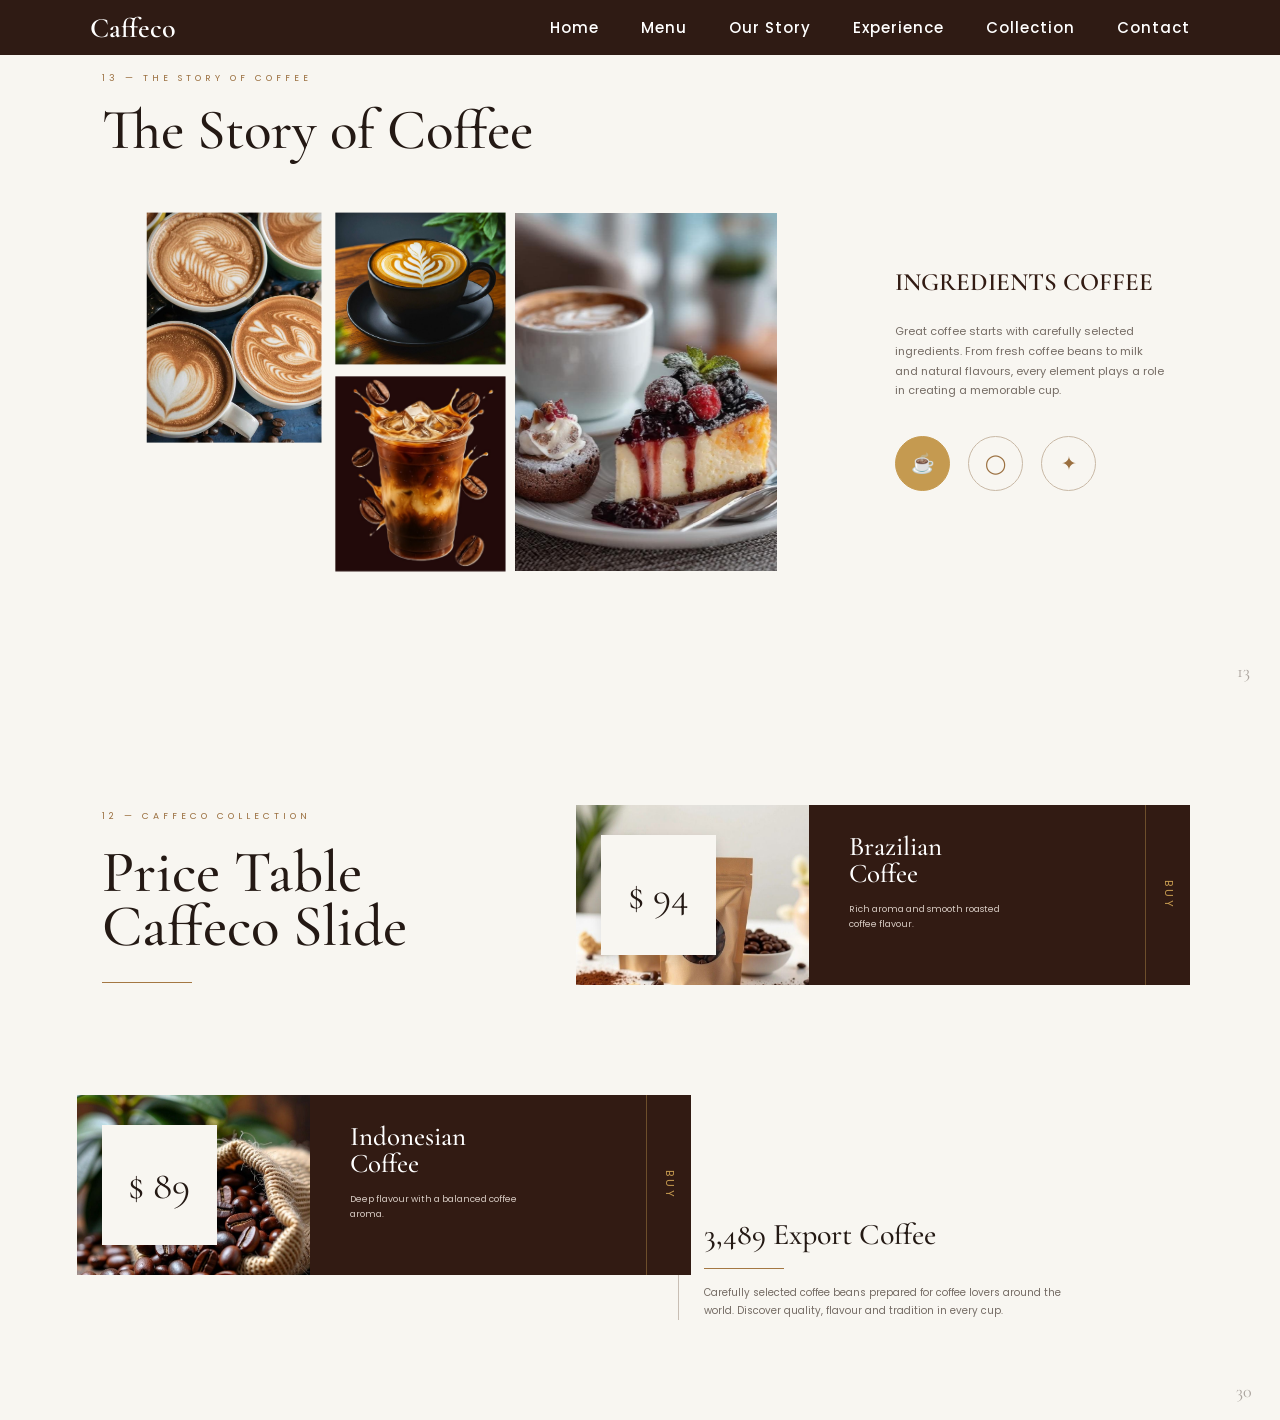
==== commit 13dfa72e: "Integrate Caffeco multi-page website structure and reference-inspired UI" ====
--- a/collection.html
+++ b/collection.html
@@ -12,20 +12,31 @@
 <body>
 
 <nav class="navbar">
-<a class="nav-logo" href="index.html">
+
+    <a href="index.html" class="nav-logo">
         Caffeco
     </a>
-<button class="menu-toggle" id="menuToggle">
+
+    <button class="menu-toggle" id="menuToggle">
         ☰
     </button>
-<div class="nav-links" id="nav">
-<a href="index.html">Home</a>
-<a href="experience.html">Experience</a>
-<a href="journey.html">Journey</a>
-<a href="story.html">Story</a>
-<a href="collection.html">Collection</a>
-<a href="marketplace.html">Marketplace</a>
-</div>
+
+    <div class="nav-links" id="nav">
+
+        <a href="index.html">Home</a>
+
+        <a href="menu.html">Menu</a>
+
+        <a href="story.html">Our Story</a>
+
+        <a href="experience.html">Experience</a>
+
+        <a href="collection.html">Collection</a>
+
+        <a href="contact.html">Contact</a>
+
+    </div>
+
 </nav>
 
 <section class="ingredients-section" id="collection">
--- a/style.css
+++ b/style.css
@@ -153,7 +153,7 @@
 
 .coffee-experience {
     width: 100%;
-    min-height: 720px;
+    min-height: 620px;
 
     padding: 0;
 
@@ -176,7 +176,7 @@
 
 .experience-image {
     width: 100%;
-    height: 620px;
+    height: 520px;
 
     position: relative;
 
@@ -203,7 +203,7 @@
 
 .experience-content {
     width: 100%;
-    height: 720px;
+    height: 520px;
 
     margin: 0;
 
@@ -1239,7 +1239,7 @@
     position: absolute;
     left: 7%;
     bottom: 2px;
-    color: white;
+    color: rgb(6, 6, 6);
     z-index: 5;
 }
 
@@ -1998,7 +1998,7 @@
 
     display: block;
 
-    color: #f6f4f1;
+    color: #321b13;
 
     font-family: "Poppins", sans-serif;
 
@@ -2035,16 +2035,11 @@
 
 .moment-info p {
     max-width: 350px;
-
     color: #756c65;
-
     font-family: "Poppins", sans-serif;
-
     font-size: 11px;
-
     line-height: 1.8;
-
-    margin: 0;
+    margin: -8px 0 0;
 }
 
 
@@ -2056,11 +2051,10 @@
     content: "The Story of Coffee\A\A Every coffee moment is different. From the first sip to the final moment, coffee brings people together.";
 
     white-space: pre-line;
-
     position: absolute;
 
     left: 45px;
-    bottom: 170px;
+    bottom: 155px;
 
     width: 260px;
     height: 155px;
@@ -2074,12 +2068,8 @@
     color: #ffffff;
 
     font-family: "Poppins", sans-serif;
-
     font-size: 10px;
-
     line-height: 1.8;
-
-    z-index: 8;
 }
 
 
@@ -3849,7 +3839,7 @@
 .export-coffee {
     position: absolute;
 
-    right: 8%;
+    right: 7%;
 
     bottom: 100px;
 
@@ -7687,4 +7677,46 @@
         text-decoration: none !important;
     }
 
+}
+/* =========================================
+   COFFEE EXPERIENCE — DESKTOP REFERENCE FIX
+========================================= */
+
+@media (min-width: 901px) {
+
+    .coffee-experience {
+        min-height: 520px;
+    }
+
+    .experience-image {
+        height: 520px;
+    }
+
+    .experience-content {
+        height: 520px;
+    }
+
+    .experience-top {
+        height: 300px;
+    }
+
+    .experience-bottom {
+        height: 220px;
+    }
+
+}
+/* =========================================
+   EXPERIENCE — FINAL SPACING ADJUSTMENT
+========================================= */
+@media (min-width: 901px) {
+
+    .experience-top {
+        height: 250px;
+    }
+
+    .experience-bottom {
+        height: 220px;
+        padding-top: 20px;
+    }
+
 }
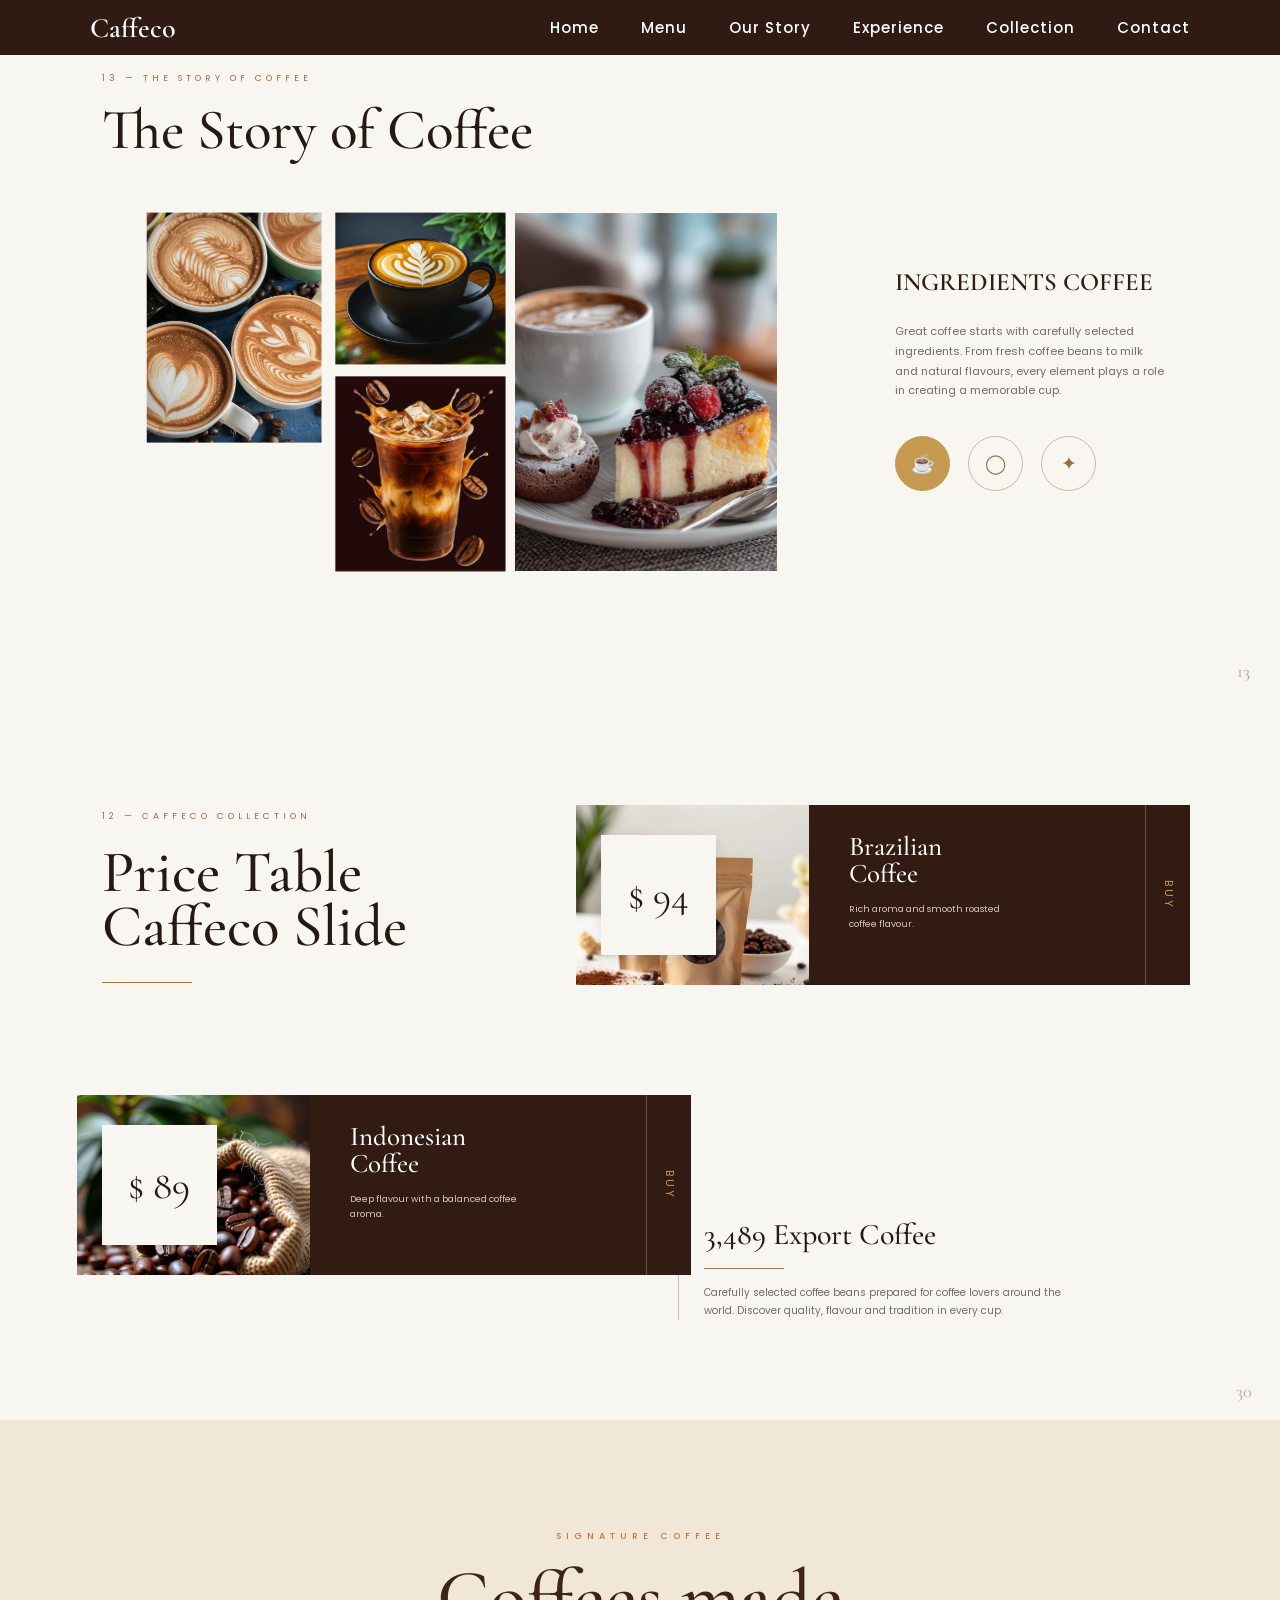
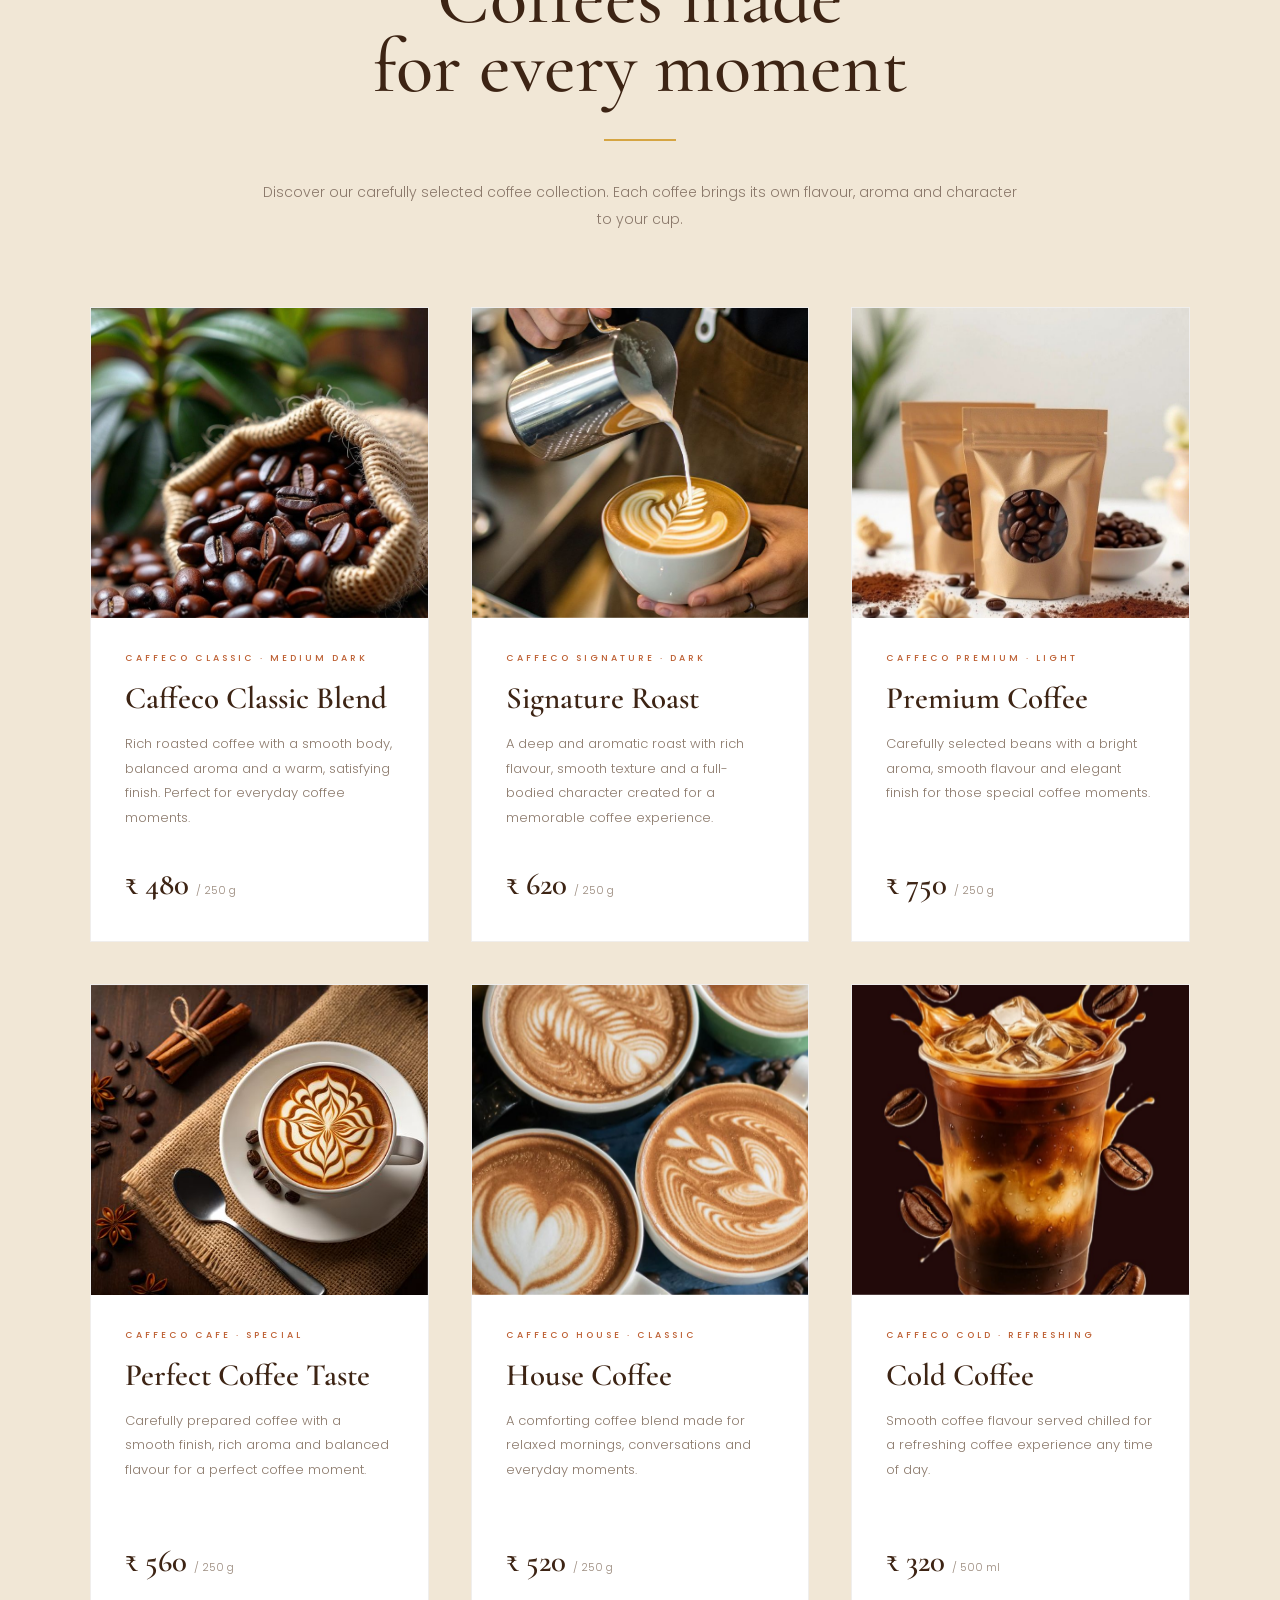
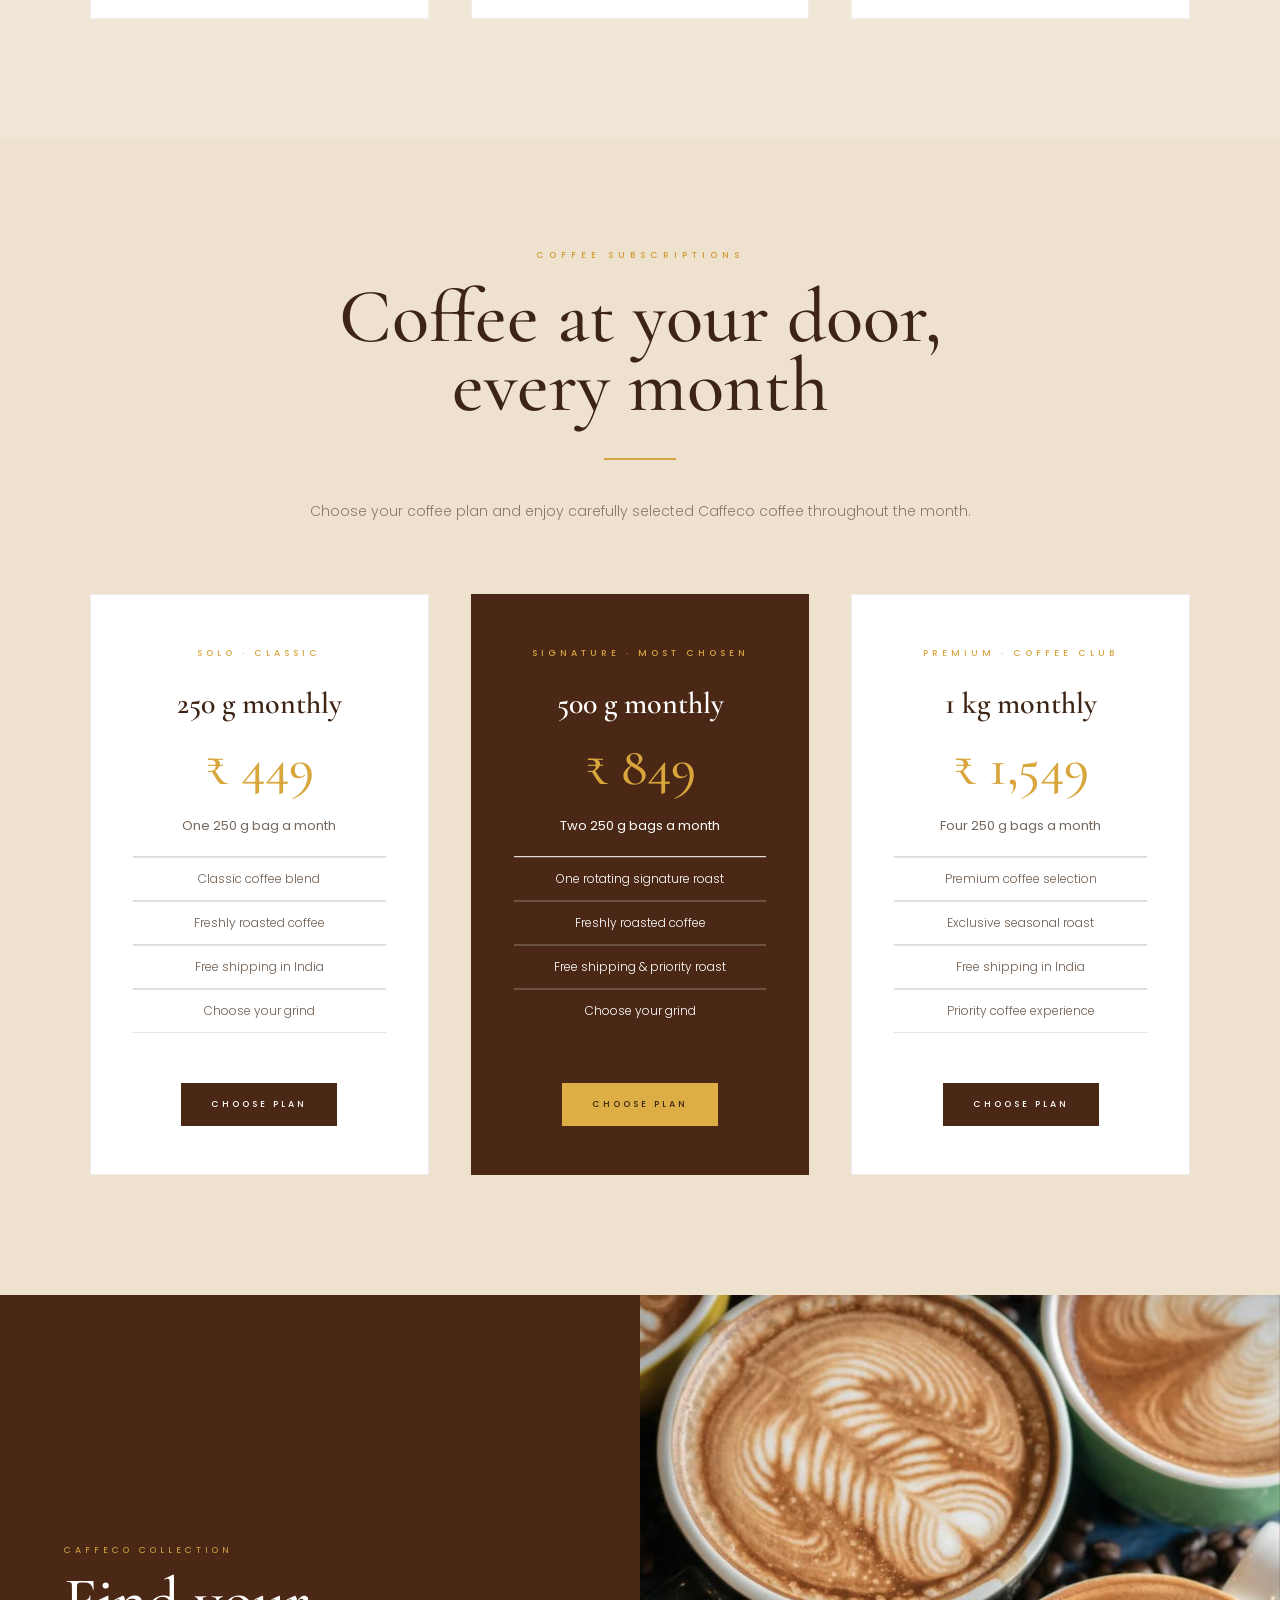
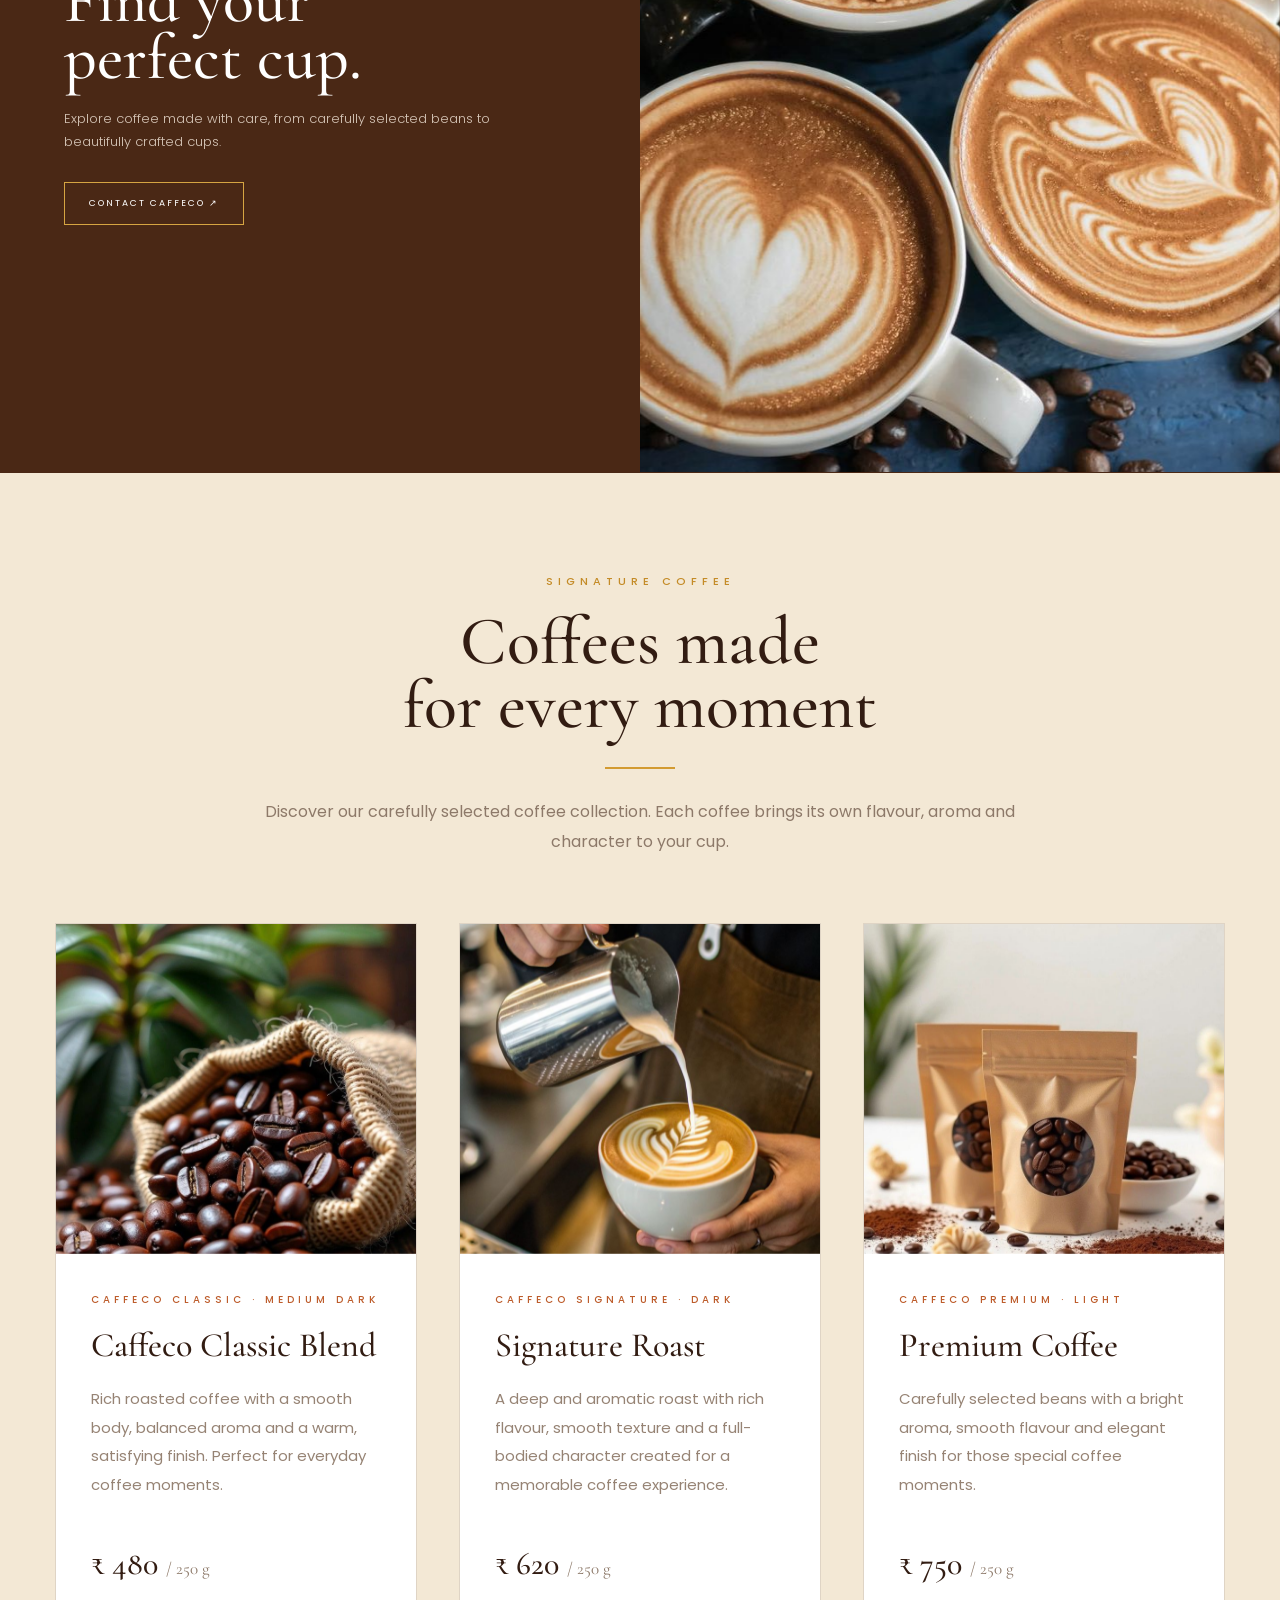
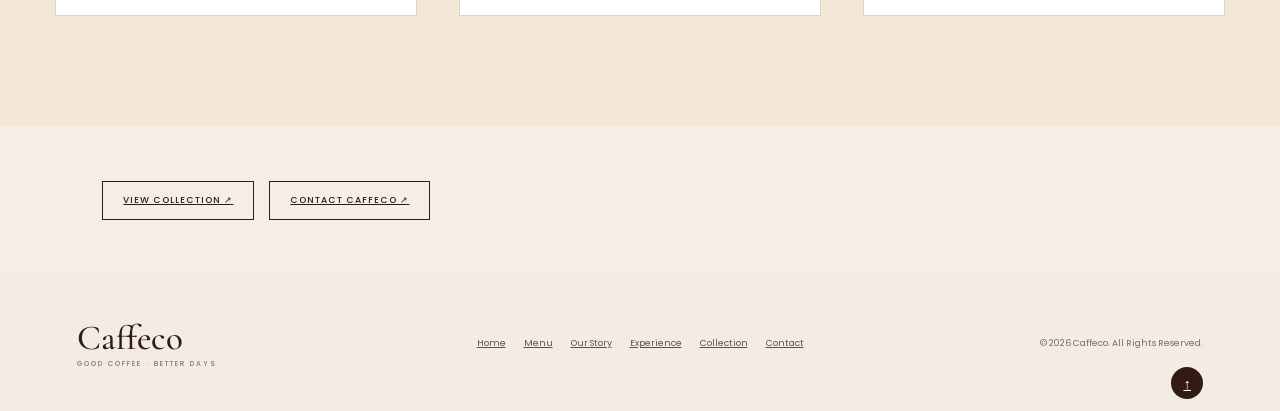
==== commit 6c413533: "updated" ====
--- a/collection.html
+++ b/collection.html
@@ -5,6 +5,7 @@
 <meta content="width=device-width, initial-scale=1.0" name="viewport"/>
 <title>Caffeco | Coffee Story</title>
 <link href="style.css" rel="stylesheet"/>
+<link href="caffeco-reference.css" rel="stylesheet"/>
 <link href="https://fonts.googleapis.com" rel="preconnect"/>
 <link crossorigin="" href="https://fonts.gstatic.com" rel="preconnect"/>
 <link href="https://fonts.googleapis.com/css2?family=Cormorant+Garamond:wght@400;500;600;700&amp;family=Poppins:wght@300;400;500;600&amp;display=swap" rel="stylesheet"/>
@@ -158,7 +159,605 @@
         30
     </div>
 </section>
-
+<!-- =====================================================
+     ADDED: SIGNATURE COFFEE COLLECTION
+===================================================== -->
+
+<section class="caffeco-coffee-collection">
+
+    <div class="collection-section-heading">
+
+        <span class="collection-kicker">
+            SIGNATURE COFFEE
+        </span>
+
+        <h2>
+            Coffees made<br>
+            for every moment
+        </h2>
+
+        <div class="collection-heading-line"></div>
+
+        <p>
+            Discover our carefully selected coffee collection.
+            Each coffee brings its own flavour, aroma and
+            character to your cup.
+        </p>
+
+    </div>
+
+
+    <div class="coffee-collection-grid">
+
+
+        <!-- CARD 01 -->
+
+        <article class="coffee-collection-card">
+
+            <div class="coffee-collection-image">
+
+                <img
+                    src="images/coffee-beans.jpg"
+                    alt="Caffeco coffee beans"
+                >
+
+            </div>
+
+            <div class="coffee-collection-content">
+
+                <span>
+                    CAFFECO CLASSIC · MEDIUM DARK
+                </span>
+
+                <h3>
+                    Caffeco Classic Blend
+                </h3>
+
+                <p>
+                    Rich roasted coffee with a smooth body,
+                    balanced aroma and a warm, satisfying finish.
+                    Perfect for everyday coffee moments.
+                </p>
+
+                <div class="collection-price">
+                    ₹ 480 <small>/ 250 g</small>
+                </div>
+
+            </div>
+
+        </article>
+
+
+        <!-- CARD 02 -->
+
+        <article class="coffee-collection-card">
+
+            <div class="coffee-collection-image">
+
+                <img
+                    src="images/coffee-making.jpg"
+                    alt="Caffeco coffee preparation"
+                >
+
+            </div>
+
+            <div class="coffee-collection-content">
+
+                <span>
+                    CAFFECO SIGNATURE · DARK
+                </span>
+
+                <h3>
+                    Signature Roast
+                </h3>
+
+                <p>
+                    A deep and aromatic roast with rich flavour,
+                    smooth texture and a full-bodied character
+                    created for a memorable coffee experience.
+                </p>
+
+                <div class="collection-price">
+                    ₹ 620 <small>/ 250 g</small>
+                </div>
+
+            </div>
+
+        </article>
+
+
+        <!-- CARD 03 -->
+
+        <article class="coffee-collection-card">
+
+            <div class="coffee-collection-image">
+
+                <img
+                    src="images/coffee-product.jpg"
+                    alt="Caffeco premium coffee"
+                >
+
+            </div>
+
+            <div class="coffee-collection-content">
+
+                <span>
+                    CAFFECO PREMIUM · LIGHT
+                </span>
+
+                <h3>
+                    Premium Coffee
+                </h3>
+
+                <p>
+                    Carefully selected beans with a bright aroma,
+                    smooth flavour and elegant finish for those
+                    special coffee moments.
+                </p>
+
+                <div class="collection-price">
+                    ₹ 750 <small>/ 250 g</small>
+                </div>
+
+            </div>
+
+        </article>
+
+
+        <!-- CARD 04 -->
+
+        <article class="coffee-collection-card">
+
+            <div class="coffee-collection-image">
+
+                <img
+                    src="images/lattee.jpg"
+                    alt="Caffeco latte coffee"
+                >
+
+            </div>
+
+            <div class="coffee-collection-content">
+
+                <span>
+                    CAFFECO CAFE · SPECIAL
+                </span>
+
+                <h3>
+                    Perfect Coffee Taste
+                </h3>
+
+                <p>
+                    Carefully prepared coffee with a smooth
+                    finish, rich aroma and balanced flavour
+                    for a perfect coffee moment.
+                </p>
+
+                <div class="collection-price">
+                    ₹ 560 <small>/ 250 g</small>
+                </div>
+
+            </div>
+
+        </article>
+
+
+        <!-- CARD 05 -->
+
+        <article class="coffee-collection-card">
+
+            <div class="coffee-collection-image">
+
+                <img
+                    src="images/coffee-cups.jpg"
+                    alt="Caffeco coffee cups"
+                >
+
+            </div>
+
+            <div class="coffee-collection-content">
+
+                <span>
+                    CAFFECO HOUSE · CLASSIC
+                </span>
+
+                <h3>
+                    House Coffee
+                </h3>
+
+                <p>
+                    A comforting coffee blend made for relaxed
+                    mornings, conversations and everyday moments.
+                </p>
+
+                <div class="collection-price">
+                    ₹ 520 <small>/ 250 g</small>
+                </div>
+
+            </div>
+
+        </article>
+
+
+        <!-- CARD 06 -->
+
+        <article class="coffee-collection-card">
+
+            <div class="coffee-collection-image">
+
+                <img
+                    src="images/coffee-test.jpg"
+                    alt="Caffeco iced coffee"
+                >
+
+            </div>
+
+            <div class="coffee-collection-content">
+
+                <span>
+                    CAFFECO COLD · REFRESHING
+                </span>
+
+                <h3>
+                    Cold Coffee
+                </h3>
+
+                <p>
+                    Smooth coffee flavour served chilled for a
+                    refreshing coffee experience any time of day.
+                </p>
+
+                <div class="collection-price">
+                    ₹ 320 <small>/ 500 ml</small>
+                </div>
+
+            </div>
+
+        </article>
+
+    </div>
+
+</section>
+
+
+<!-- =====================================================
+     ADDED: COFFEE SUBSCRIPTION PLANS
+===================================================== -->
+
+<section class="caffeco-subscriptions">
+
+    <div class="subscription-heading">
+
+        <span>
+            COFFEE SUBSCRIPTIONS
+        </span>
+
+        <h2>
+            Coffee at your door,<br>
+            every month
+        </h2>
+
+        <div class="subscription-line"></div>
+
+        <p>
+            Choose your coffee plan and enjoy carefully
+            selected Caffeco coffee throughout the month.
+        </p>
+
+    </div>
+
+
+    <div class="subscription-grid">
+
+
+        <!-- PLAN 01 -->
+
+        <article class="subscription-card">
+
+            <span class="subscription-label">
+                SOLO · CLASSIC
+            </span>
+
+            <h3>
+                250 g monthly
+            </h3>
+
+            <div class="subscription-price">
+                ₹ 449
+            </div>
+
+            <p class="subscription-main">
+                One 250 g bag a month
+            </p>
+
+            <ul>
+                <li>Classic coffee blend</li>
+                <li>Freshly roasted coffee</li>
+                <li>Free shipping in India</li>
+                <li>Choose your grind</li>
+            </ul>
+
+            <a href="contact.html">
+                CHOOSE PLAN
+            </a>
+
+        </article>
+
+
+        <!-- PLAN 02 -->
+
+        <article class="subscription-card subscription-featured">
+
+            <span class="subscription-label">
+                SIGNATURE · MOST CHOSEN
+            </span>
+
+            <h3>
+                500 g monthly
+            </h3>
+
+            <div class="subscription-price">
+                ₹ 849
+            </div>
+
+            <p class="subscription-main">
+                Two 250 g bags a month
+            </p>
+
+            <ul>
+                <li>One rotating signature roast</li>
+                <li>Freshly roasted coffee</li>
+                <li>Free shipping & priority roast</li>
+                <li>Choose your grind</li>
+            </ul>
+
+            <a href="contact.html">
+                CHOOSE PLAN
+            </a>
+
+        </article>
+
+
+        <!-- PLAN 03 -->
+
+        <article class="subscription-card">
+
+            <span class="subscription-label">
+                PREMIUM · COFFEE CLUB
+            </span>
+
+            <h3>
+                1 kg monthly
+            </h3>
+
+            <div class="subscription-price">
+                ₹ 1,549
+            </div>
+
+            <p class="subscription-main">
+                Four 250 g bags a month
+            </p>
+
+            <ul>
+                <li>Premium coffee selection</li>
+                <li>Exclusive seasonal roast</li>
+                <li>Free shipping in India</li>
+                <li>Priority coffee experience</li>
+            </ul>
+
+            <a href="contact.html">
+                CHOOSE PLAN
+            </a>
+
+        </article>
+
+    </div>
+
+</section>
+
+
+<!-- =====================================================
+     ADDED: COLLECTION CTA
+===================================================== -->
+
+<section class="caffeco-collection-cta">
+
+    <div class="collection-cta-content">
+
+        <span>
+            CAFFECO COLLECTION
+        </span>
+
+        <h2>
+            Find your<br>
+            perfect cup.
+        </h2>
+
+        <p>
+            Explore coffee made with care, from carefully
+            selected beans to beautifully crafted cups.
+        </p>
+
+        <a href="contact.html">
+            CONTACT CAFFECO ↗
+        </a>
+
+    </div>
+
+    <div class="collection-cta-image">
+
+        <img
+            src="images/coffee-cups.jpg"
+            alt="Caffeco coffee collection"
+        >
+
+    </div>
+
+</section>
+<!-- =========================================================
+     CAFFECO — SIGNATURE COFFEE COLLECTION
+     KAAPI & CO. INSPIRED CARD SECTION
+========================================================= -->
+
+<section class="caffeco-kaapi-coffee">
+
+    <!-- SECTION HEADING -->
+
+    <div class="caffeco-kaapi-heading">
+
+        <span>SIGNATURE COFFEE</span>
+
+        <h2>
+            Coffees made<br>
+            for every moment
+        </h2>
+
+        <div class="caffeco-kaapi-line"></div>
+
+        <p>
+            Discover our carefully selected coffee collection.
+            Each coffee brings its own flavour, aroma and
+            character to your cup.
+        </p>
+
+    </div>
+
+
+    <!-- COFFEE CARDS -->
+
+    <div class="caffeco-kaapi-grid">
+
+
+        <!-- CARD 1 -->
+
+        <div class="caffeco-kaapi-card">
+
+            <div class="caffeco-kaapi-image">
+                <img
+                    src="images/coffee-beans.jpg"
+                    alt="Caffeco Classic Blend">
+            </div>
+
+            <div class="caffeco-kaapi-content">
+
+                <span class="caffeco-kaapi-category">
+                    CAFFECO CLASSIC · MEDIUM DARK
+                </span>
+
+                <h3>
+                    Caffeco Classic Blend
+                </h3>
+
+                <p>
+                    Rich roasted coffee with a smooth body,
+                    balanced aroma and a warm, satisfying
+                    finish. Perfect for everyday coffee moments.
+                </p>
+
+                <div class="caffeco-kaapi-price">
+                    <strong>₹ 480</strong>
+                    <span>/ 250 g</span>
+                </div>
+
+            </div>
+
+        </div>
+
+
+        <!-- CARD 2 -->
+
+        <div class="caffeco-kaapi-card">
+
+            <div class="caffeco-kaapi-image">
+                <img
+                    src="images/coffee-making.jpg"
+                    alt="Caffeco Signature Roast">
+            </div>
+
+            <div class="caffeco-kaapi-content">
+
+                <span class="caffeco-kaapi-category">
+                    CAFFECO SIGNATURE · DARK
+                </span>
+
+                <h3>
+                    Signature Roast
+                </h3>
+
+                <p>
+                    A deep and aromatic roast with rich
+                    flavour, smooth texture and a full-bodied
+                    character created for a memorable
+                    coffee experience.
+                </p>
+
+                <div class="caffeco-kaapi-price">
+                    <strong>₹ 620</strong>
+                    <span>/ 250 g</span>
+                </div>
+
+            </div>
+
+        </div>
+
+
+        <!-- CARD 3 -->
+
+        <div class="caffeco-kaapi-card">
+
+            <div class="caffeco-kaapi-image">
+                <img
+                    src="images/coffee-product.jpg"
+                    alt="Caffeco Premium Coffee">
+            </div>
+
+            <div class="caffeco-kaapi-content">
+
+                <span class="caffeco-kaapi-category">
+                    CAFFECO PREMIUM · LIGHT
+                </span>
+
+                <h3>
+                    Premium Coffee
+                </h3>
+
+                <p>
+                    Carefully selected beans with a bright
+                    aroma, smooth flavour and elegant finish
+                    for those special coffee moments.
+                </p>
+
+                <div class="caffeco-kaapi-price">
+                    <strong>₹ 750</strong>
+                    <span>/ 250 g</span>
+                </div>
+
+            </div>
+
+        </div>
+
+
+    </div>
+
+</section>
+<section class="ref-page-cta"><a href="collection.html">VIEW COLLECTION ↗</a><a href="contact.html">CONTACT CAFFECO ↗</a></section>
+</main>
+<footer class="caffeco-reference-footer">
+  <div class="footer-brand">
+    <div class="footer-logo">Caffeco</div>
+    <span>GOOD COFFEE · BETTER DAYS</span>
+  </div>
+  <div class="footer-links">
+    <a href="index.html">Home</a>
+    <a href="menu.html">Menu</a>
+    <a href="story.html">Our Story</a>
+    <a href="experience.html">Experience</a>
+    <a href="collection.html">Collection</a>
+    <a href="contact.html">Contact</a>
+  </div>
+  <div class="footer-copy">© 2026 Caffeco. All Rights Reserved.</div>
+  <a href="#" class="footer-top" aria-label="Back to top">↑</a>
+</footer>
 <script src="script.js"></script>
 </body>
 </html>
--- a/caffeco-reference.css
+++ b/caffeco-reference.css
@@ -0,0 +1,3703 @@
+
+/* =========================================================
+   CAFFECO — KAAPI & CO STRUCTURE + YOUR ORIGINAL VISUAL THEME
+   ADD-ON ONLY
+   This file intentionally does NOT style .navbar, .nav-links,
+   .menu-toggle or your original section classes.
+   ========================================================= */
+
+:root{
+  --ref-brown:#321b13;
+  --ref-brown-2:#4a281c;
+  --ref-cream:#f7f3ee;
+  --ref-paper:#fffdf9;
+  --ref-gold:#c59a50;
+  --ref-line:#ded4ca;
+  --ref-text:#2d211c;
+  --ref-muted:#746960;
+}
+body{overflow-x:hidden}
+.reference-home,.reference-inner{width:100%;overflow:hidden}
+.reference-home a,.reference-inner a{text-decoration:none}
+.cover{position:relative}
+.ref-hero-button{display:inline-block;margin-top:28px;padding:12px 22px;border:1px solid rgba(255,255,255,.9);border-radius:28px;color:#fff;font:500 10px Poppins,sans-serif;letter-spacing:1px;text-transform:uppercase;transition:.3s}
+.ref-hero-button:hover{background:#fff;color:var(--ref-brown);transform:translateY(-2px)}
+.ref-scroll{position:absolute;right:7%;bottom:22px;color:#fff;font:400 10px Poppins,sans-serif;letter-spacing:1px;z-index:5}
+
+/* shared editorial */
+.ref-kicker{display:block;font:500 10px Poppins,sans-serif;letter-spacing:3px;color:#9a7047;text-transform:uppercase}
+.ref-dark-button{display:inline-block;margin-top:25px;background:var(--ref-brown);color:#fff;padding:12px 22px;border-radius:24px;font:500 10px Poppins,sans-serif;letter-spacing:1px;text-transform:uppercase;transition:.3s}
+.ref-dark-button:hover{background:var(--ref-gold);transform:translateY(-2px)}
+.ref-inline-link{color:var(--ref-brown);font:500 10px Poppins,sans-serif;letter-spacing:1px;text-transform:uppercase}
+.ref-section-head{display:flex;justify-content:space-between;align-items:flex-end;margin-bottom:38px}
+.ref-section-head h2{font:500 clamp(48px,6vw,78px)/.88 "Cormorant Garamond",serif;color:var(--ref-brown);margin:12px 0 0}
+.ref-existing-section{position:relative}
+
+/* essence */
+.ref-essence{min-height:590px;background:var(--ref-paper);display:grid;grid-template-columns:1fr 1fr;padding:75px 6%;gap:5%;align-items:center}
+.ref-essence-copy{padding:25px 4% 25px 0}
+.ref-essence-copy h2{font:500 clamp(52px,6vw,82px)/.86 "Cormorant Garamond",serif;color:var(--ref-brown);margin:18px 0 25px}
+.ref-essence-copy p{max-width:510px;font:400 13px/1.85 Poppins,sans-serif;color:var(--ref-muted)}
+.ref-values{display:flex;gap:35px;margin-top:38px}
+.ref-values div{display:flex;align-items:center;gap:10px}
+.ref-values b{font:400 25px "Cormorant Garamond",serif;color:var(--ref-brown)}
+.ref-values span{font:400 9px/1.5 Poppins,sans-serif;color:#675a52}
+.ref-essence-art{position:relative;height:420px}
+.ref-essence-main{position:absolute;right:8%;top:0;width:72%;height:100%;object-fit:cover}
+.ref-essence-small{position:absolute;left:0;bottom:15px;width:32%;height:170px;object-fit:cover;border:8px solid var(--ref-paper)}
+.ref-hand-note{position:absolute;right:0;bottom:70px;width:115px;color:#9a7966;font:italic 22px/1.05 "Cormorant Garamond",serif;transform:rotate(-8deg)}
+
+/* featured menu */
+.ref-featured,.ref-collection-home{background:#f4eee7;padding:78px 6%}
+.ref-menu-grid,.ref-collection-grid{display:grid;grid-template-columns:repeat(4,1fr);gap:14px}
+.ref-menu-grid article,.ref-collection-grid article{background:#fff}
+.ref-menu-grid img,.ref-collection-grid img{width:100%;height:220px;display:block;object-fit:cover}
+.ref-menu-grid article div{padding:18px}
+.ref-menu-grid h3,.ref-collection-grid h3{font:500 25px/1 "Cormorant Garamond",serif;color:var(--ref-brown);margin:8px 0 10px}
+.ref-menu-grid p,.ref-collection-grid p{font:400 10px/1.7 Poppins,sans-serif;color:#6c6058;margin:0}
+.ref-menu-grid strong{display:block;margin-top:15px;font:500 8px Poppins,sans-serif;letter-spacing:2px;color:#9a7047}
+
+/* story banner */
+.ref-story-banner{display:grid;grid-template-columns:1fr 1fr;min-height:570px;background:#fff}
+.ref-banner-image{min-height:570px;overflow:hidden}
+.ref-banner-image img{width:100%;height:100%;object-fit:cover;display:block}
+.ref-banner-copy{padding:80px 9%;display:flex;flex-direction:column;justify-content:center}
+.ref-banner-copy h2{font:500 clamp(50px,5.5vw,75px)/.88 "Cormorant Garamond",serif;color:var(--ref-brown);margin:15px 0 22px}
+.ref-banner-copy>p{max-width:520px;font:400 12px/1.8 Poppins,sans-serif;color:var(--ref-muted)}
+.ref-stats{display:grid;grid-template-columns:repeat(3,1fr);gap:20px;border-top:1px solid var(--ref-line);margin-top:35px;padding-top:20px}
+.ref-stats strong{display:block;font:500 31px "Cormorant Garamond",serif;color:var(--ref-brown)}
+.ref-stats span{font:500 8px Poppins,sans-serif;letter-spacing:1px;color:#8c7a6d}
+
+/* experience home */
+.ref-experience-home{display:grid;grid-template-columns:1fr 1.1fr;min-height:560px;background:var(--ref-paper)}
+.ref-experience-copy{padding:80px 8%;display:flex;flex-direction:column;justify-content:center}
+.ref-experience-copy h2{font:500 clamp(50px,6vw,78px)/.88 "Cormorant Garamond",serif;color:var(--ref-brown);margin:15px 0 20px}
+.ref-experience-copy p{max-width:510px;font:400 12px/1.8 Poppins,sans-serif;color:var(--ref-muted)}
+.ref-experience-images{display:grid;grid-template-columns:1fr 1fr;gap:10px;padding:65px 6% 65px 0}
+.ref-experience-images img{width:100%;height:100%;min-height:360px;object-fit:cover}
+
+/* collection home */
+.ref-collection-grid article{padding-bottom:18px}
+.ref-collection-grid img{height:210px}
+.ref-collection-grid h3,.ref-collection-grid p{margin-left:18px;margin-right:18px}
+.ref-collection-grid h3{margin-top:16px}
+
+/* CTA */
+.ref-cta{
+    min: height 380px;px;
+    height: 360px;px;
+    display:grid;
+    grid-template-columns:1fr 1fr;
+    background:var(--ref-brown);
+    color:#fff;
+    position:relative;
+    overflow:hidden;
+}
+
+.ref-cta>div{
+    padding:48px 8%;
+    position:relative;
+    z-index:2;
+}
+
+.ref-cta span{
+    font:500 9px Poppins,sans-serif;
+    letter-spacing:4px;
+    color:#c9aa84;
+}
+
+.ref-cta h2{
+    font:500 clamp(40px,5vw,64px)/.9 "Cormorant Garamond",serif;
+    margin:12px 0 20px;
+}
+
+.ref-cta a{
+    display:inline-block;
+    border:1px solid #c9aa84;
+    border-radius:25px;
+    padding:10px 18px;
+    color:#fff;
+    font:500 9px Poppins,sans-serif;
+    letter-spacing:1px;
+}
+
+.ref-cta img{
+    width:100%;
+    height:360px;
+    min-height:0;
+    object-fit:cover;
+    opacity:.42;
+}
+
+/* contact strip */
+.ref-contact-strip{display:grid;grid-template-columns:1.5fr 1fr 1fr 1fr;gap:25px;background:#fff;padding:65px 6%;align-items:center}
+.ref-contact-title h2{font:500 clamp(42px,5vw,66px)/.9 "Cormorant Garamond",serif;color:var(--ref-brown);margin:14px 0}
+.ref-contact-title p{font:400 11px/1.7 Poppins,sans-serif;color:var(--ref-muted);max-width:330px}
+.ref-contact-item{padding-left:18px;border-left:1px solid var(--ref-line);display:flex;flex-direction:column;gap:7px}
+.ref-contact-item b{font:500 8px Poppins,sans-serif;letter-spacing:2px;color:#9a7047}
+.ref-contact-item span,.ref-contact-item a{font:500 11px Poppins,sans-serif;color:var(--ref-brown)}
+.ref-contact-item small{font:400 9px Poppins,sans-serif;color:#8a7a70}
+
+/* inner hero */
+.ref-inner-hero{padding:125px 8% 75px;background:var(--ref-brown);color:#fff}
+.ref-inner-hero .ref-kicker{color:#d2b07c}
+.ref-inner-hero h1{font:500 clamp(62px,9vw,120px)/.82 "Cormorant Garamond",serif;margin:20px 0}
+.ref-inner-hero p{max-width:560px;font:300 13px/1.8 Poppins,sans-serif;color:#e1d5cc}
+
+/* menu inner */
+.ref-menu-intro{display:grid;grid-template-columns:1fr 1fr;padding:80px 8%;background:var(--ref-paper);gap:8%;align-items:end}
+.ref-menu-intro h2{font:500 clamp(50px,6vw,78px)/.88 "Cormorant Garamond",serif;color:var(--ref-brown);margin:15px 0 0}
+.ref-menu-intro p{font:400 12px/1.9 Poppins,sans-serif;color:var(--ref-muted);max-width:500px}
+
+/* page CTA */
+.ref-page-cta{padding:55px 8%;display:flex;gap:15px;background:#f4eee7}
+.ref-page-cta a{padding:12px 20px;border:1px solid var(--ref-brown);color:var(--ref-brown);font:500 9px Poppins,sans-serif;letter-spacing:1px;text-transform:uppercase}
+.ref-page-cta a:hover{background:var(--ref-brown);color:#fff}
+
+/* contact */
+.ref-contact-page{display:grid;grid-template-columns:1fr 1fr;min-height:650px;background:var(--ref-paper)}
+.ref-contact-page-copy{padding:90px 9%}
+.ref-contact-page-copy h2{font:500 clamp(50px,6vw,78px)/.88 "Cormorant Garamond",serif;color:var(--ref-brown);margin:18px 0 22px}
+.ref-contact-page-copy>p{font:400 12px/1.8 Poppins,sans-serif;color:var(--ref-muted);max-width:520px}
+.contact-placeholders{margin-top:45px;display:grid;grid-template-columns:1fr 1fr;gap:25px;border-top:1px solid var(--ref-line);padding-top:25px}
+.contact-placeholders div{display:flex;flex-direction:column;gap:7px}
+.contact-placeholders b{font:500 8px Poppins,sans-serif;letter-spacing:2px;color:#9a7047}
+.contact-placeholders span{font:500 10px Poppins,sans-serif;color:var(--ref-brown)}
+.ref-contact-form{background:#eee7df;padding:90px 9%;display:flex;flex-direction:column;gap:15px}
+.ref-contact-form .ref-kicker{margin-bottom:10px}
+.ref-contact-form label{font:500 9px Poppins,sans-serif;letter-spacing:1px;color:var(--ref-brown);display:flex;flex-direction:column;gap:7px}
+.ref-contact-form input,.ref-contact-form textarea{border:0;border-bottom:1px solid #c8b9ac;background:transparent;padding:10px 0;outline:none;font:400 12px Poppins,sans-serif;color:var(--ref-text);resize:vertical}
+.ref-contact-form button{align-self:flex-start;margin-top:15px;border:0;background:var(--ref-brown);color:#fff;padding:12px 22px;border-radius:22px;font:500 9px Poppins,sans-serif;letter-spacing:1px;cursor:pointer}
+
+/* footer */
+.caffeco-reference-footer{position:relative;display:grid;grid-template-columns:1fr auto 1fr;align-items:center;gap:25px;padding:42px 6%;background:#f2ece5;color:var(--ref-brown)}
+.footer-brand{display:flex;flex-direction:column}
+.footer-logo{font:500 35px "Cormorant Garamond",serif}
+.footer-brand span{font:500 7px Poppins,sans-serif;letter-spacing:2px;color:#8d7769}
+.footer-links{display:flex;gap:18px;flex-wrap:wrap;justify-content:center}
+.footer-links a{font:400 9px Poppins,sans-serif;color:#5f5149}
+.footer-copy{text-align:right;font:400 9px Poppins,sans-serif;color:#7b6d64}
+.footer-top{position:absolute;right:6%;bottom:12px;width:32px;height:32px;border-radius:50%;display:flex;align-items:center;justify-content:center;background:var(--ref-brown);color:#fff!important;font:500 15px Poppins,sans-serif}
+
+/* keep original sections from overflowing the new pages */
+.reference-inner .ref-existing-section{margin:0}
+
+/* responsive */
+@media(max-width:1000px){
+  .ref-menu-grid,.ref-collection-grid{grid-template-columns:repeat(2,1fr)}
+  .ref-contact-strip{grid-template-columns:1.5fr 1fr 1fr}
+  .ref-contact-item:last-child{grid-column:auto}
+  .ref-essence{grid-template-columns:1fr}
+  .ref-essence-art{margin-top:15px}
+}
+@media(max-width:760px){
+  .ref-section-head{display:block}
+  .ref-inline-link{display:inline-block;margin-top:18px}
+  .ref-essence{padding:55px 6%;min-height:auto}
+  .ref-essence-copy{padding-right:0}
+  .ref-values{gap:16px;flex-wrap:wrap}
+  .ref-essence-art{height:330px}
+  .ref-essence-main{right:0;width:78%}
+  .ref-essence-small{width:38%;height:135px}
+  .ref-story-banner,.ref-experience-home,.ref-cta,.ref-contact-page,.ref-menu-intro{grid-template-columns:1fr}
+  .ref-banner-image{min-height:360px}
+  .ref-banner-copy{padding:60px 7%}
+  .ref-experience-images{padding:20px 7% 55px;min-height:300px}
+  .ref-experience-images img{min-height:260px}
+  .ref-cta>div{padding:55px 7%}
+  .ref-cta img{min-height:180px}
+  .ref-contact-strip{grid-template-columns:1fr 1fr;padding:55px 7%}
+  .ref-contact-title{grid-column:1/-1}
+  .ref-inner-hero{padding:110px 7% 60px}
+  .ref-menu-intro{padding:60px 7%;gap:25px}
+  .ref-contact-page-copy,.ref-contact-form{padding:60px 7%}
+  .contact-placeholders{grid-template-columns:1fr}
+  .caffeco-reference-footer{grid-template-columns:1fr;text-align:center;padding:35px 7%;padding-bottom:55px}
+  .footer-brand,.footer-links{justify-content:center;align-items:center}
+  .footer-copy{text-align:center}
+  .footer-top{right:7%;bottom:12px}
+}
+@media(max-width:520px){
+  .ref-menu-grid,.ref-collection-grid{grid-template-columns:1fr}
+  .ref-menu-grid img,.ref-collection-grid img{height:235px}
+  .ref-stats{grid-template-columns:1fr 1fr}
+  .ref-contact-strip{grid-template-columns:1fr}
+  .ref-contact-title{grid-column:auto}
+  .ref-contact-item{border-left:0;border-top:1px solid var(--ref-line);padding:15px 0 0}
+  .ref-hero-button{font-size:9px}
+}
+
+/* =====================================================
+   CAFFECO CONTACT PAGE
+===================================================== */
+
+.caffeco-location-section {
+    padding: 110px 8%;
+    background: #f3eee7;
+}
+
+.caffeco-location-heading {
+    max-width: 650px;
+    margin-bottom: 60px;
+}
+
+.caffeco-location-heading h2,
+.reviews-heading h2 {
+    font-family: "Cormorant Garamond", serif;
+    font-size: clamp(55px, 7vw, 90px);
+    line-height: .9;
+    font-weight: 500;
+    color: #3b2117;
+    margin: 15px 0 25px;
+}
+
+.caffeco-location-heading p,
+.reviews-heading p {
+    max-width: 500px;
+    font-family: "Poppins", sans-serif;
+    font-size: 13px;
+    line-height: 1.8;
+    color: #6d5b50;
+}
+
+
+.caffeco-location-grid {
+    display: grid;
+    grid-template-columns: .75fr 1.25fr;
+    gap: 50px;
+    align-items: stretch;
+}
+
+
+.caffeco-location-info {
+    display: flex;
+    flex-direction: column;
+    justify-content: space-between;
+    border-top: 1px solid #c9b8a8;
+}
+
+
+.location-item {
+    display: flex;
+    gap: 25px;
+    padding: 30px 0;
+    border-bottom: 1px solid #c9b8a8;
+}
+
+
+.location-item > span {
+    font-family: "Cormorant Garamond", serif;
+    font-size: 18px;
+    color: #9a7657;
+}
+
+
+.location-item b {
+    display: block;
+    font-family: "Poppins", sans-serif;
+    font-size: 9px;
+    letter-spacing: 3px;
+    color: #8c6245;
+    margin-bottom: 10px;
+}
+
+
+.location-item p {
+    margin: 0;
+    font-family: "Poppins", sans-serif;
+    font-size: 12px;
+    line-height: 1.8;
+    color: #4b362b;
+}
+
+
+.caffeco-map {
+    min-height: 420px;
+    background: #ddd2c7;
+    overflow: hidden;
+}
+
+
+.caffeco-map iframe {
+    display: block;
+    width: 100%;
+    height: 100%;
+    min-height: 420px;
+    filter: grayscale(100%);
+}
+
+
+/* =====================================================
+   REVIEWS
+===================================================== */
+
+.caffeco-reviews {
+    padding: 120px 8%;
+    background: #fffdf9;
+}
+
+
+.reviews-heading {
+    margin-bottom: 65px;
+}
+
+
+.review-grid {
+    display: grid;
+    grid-template-columns: repeat(3, 1fr);
+    gap: 25px;
+}
+
+
+.caffeco-review-card {
+    padding: 40px 35px;
+    min-height: 280px;
+    background: #eee5dc;
+    border: 1px solid #dfd2c5;
+    display: flex;
+    flex-direction: column;
+    justify-content: space-between;
+}
+
+
+.review-stars {
+    font-size: 15px;
+    letter-spacing: 4px;
+    color: #a8794f;
+}
+
+
+.caffeco-review-card p {
+    font-family: "Cormorant Garamond", serif;
+    font-size: 23px;
+    line-height: 1.35;
+    color: #3b2117;
+}
+
+
+.caffeco-review-card > span {
+    font-family: "Poppins", sans-serif;
+    font-size: 8px;
+    letter-spacing: 3px;
+    color: #8c6245;
+}
+
+
+/* =====================================================
+   CONTACT CTA
+===================================================== */
+
+.caffeco-contact-cta {
+    min-height: 360px;
+    height: 360px;
+    display: grid;
+    grid-template-columns: 1fr 1fr;
+    background: #4a281b;
+    color: #fff;
+    position: relative;
+    overflow: hidden;
+}
+
+
+.caffeco-contact-cta > div:first-child {
+    padding: 55px 8%;
+    position: relative;
+    z-index: 2;
+}
+
+
+.caffeco-contact-cta span {
+    font-family: "Poppins", sans-serif;
+    font-size: 9px;
+    letter-spacing: 4px;
+    color: #c9aa84;
+}
+
+
+.caffeco-contact-cta h2 {
+    font-family: "Cormorant Garamond", serif;
+    font-size: clamp(48px, 6vw, 75px);
+    line-height: .85;
+    font-weight: 500;
+    margin: 18px 0 28px;
+}
+
+
+.caffeco-contact-cta a {
+    display: inline-block;
+    padding: 11px 20px;
+    border: 1px solid #c9aa84;
+    border-radius: 30px;
+    color: #fff;
+    text-decoration: none;
+    font-family: "Poppins", sans-serif;
+    font-size: 9px;
+    letter-spacing: 2px;
+}
+
+
+.contact-cta-image {
+    height: 360px;
+}
+
+
+.contact-cta-image img {
+    width: 100%;
+    height: 100%;
+    object-fit: cover;
+    opacity: .45;
+}
+
+
+/* =====================================================
+   CONTACT MOBILE
+===================================================== */
+
+@media (max-width: 768px) {
+
+    .caffeco-location-section {
+        padding: 80px 6%;
+    }
+
+
+    .caffeco-location-grid {
+        grid-template-columns: 1fr;
+        gap: 40px;
+    }
+
+
+    .caffeco-map,
+    .caffeco-map iframe {
+        min-height: 320px;
+        height: 320px;
+    }
+
+
+    .caffeco-reviews {
+        padding: 80px 6%;
+    }
+
+
+    .review-grid {
+        grid-template-columns: 1fr;
+    }
+
+
+    .caffeco-review-card {
+        min-height: 240px;
+    }
+
+
+    .caffeco-contact-cta {
+        min-height: auto;
+        height: auto;
+        grid-template-columns: 1fr;
+    }
+
+
+    .caffeco-contact-cta > div:first-child {
+        padding: 65px 7%;
+    }
+
+
+    .contact-cta-image {
+        height: 260px;
+    }
+
+}
+/* =====================================================
+   CAFFECO — THE PEOPLE SECTION
+   Kaapi & Co inspired layout
+===================================================== */
+
+.caffeco-people-section {
+    width: 100%;
+    min-height: 680px;
+    background: #fff;
+    display: grid;
+    grid-template-columns: 1fr 1fr;
+    align-items: center;
+    gap: 70px;
+    padding: 100px 7%;
+    box-sizing: border-box;
+}
+
+
+/* IMAGE */
+
+.people-image {
+    width: 100%;
+    height: 480px;
+    overflow: hidden;
+}
+
+.people-image img {
+    width: 100%;
+    height: 100%;
+    display: block;
+    object-fit: cover;
+    transition: transform 0.8s ease;
+}
+
+.people-image:hover img {
+    transform: scale(1.04);
+}
+
+
+/* CONTENT */
+
+.people-content {
+    max-width: 650px;
+}
+
+.people-kicker {
+    display: block;
+    margin-bottom: 25px;
+
+    font-family: Poppins, sans-serif;
+    font-size: 10px;
+    font-weight: 500;
+    letter-spacing: 5px;
+    color: #c7953e;
+}
+
+
+/* HEADING */
+
+.people-content h2 {
+    margin: 0;
+
+    font-family: "Cormorant Garamond", serif;
+    font-size: clamp(48px, 5vw, 72px);
+    font-weight: 500;
+    line-height: 0.95;
+    color: #3d2414;
+}
+
+
+/* SMALL GOLD LINE */
+
+.people-line {
+    width: 72px;
+    height: 2px;
+    background: #d6a542;
+    margin: 38px 0;
+}
+
+
+/* PARAGRAPH */
+
+.people-content > p {
+    max-width: 650px;
+
+    margin: 0;
+
+    font-family: Poppins, sans-serif;
+    font-size: 16px;
+    font-weight: 300;
+    line-height: 1.9;
+    color: #59483d;
+}
+
+
+/* STATS */
+
+.people-stats {
+    display: grid;
+    grid-template-columns: 1fr 1fr;
+    gap: 50px;
+
+    margin-top: 45px;
+}
+
+.people-stat {
+    position: relative;
+
+    padding: 28px 25px;
+
+    border-top: 1px solid #ddd3c8;
+    border-left: 1px solid #d6a542;
+}
+
+
+/* GOLD DOT */
+
+.people-stat::before {
+    content: "";
+
+    position: absolute;
+
+    top: -5px;
+    left: -5px;
+
+    width: 9px;
+    height: 9px;
+
+    border-radius: 50%;
+
+    background: #d6a542;
+}
+
+
+/* NUMBER */
+
+.stat-number {
+    display: block;
+
+    font-family: "Cormorant Garamond", serif;
+    font-size: 48px;
+    font-weight: 600;
+    line-height: 1;
+
+    color: #3d2414;
+}
+
+
+/* LABEL */
+
+.stat-label {
+    display: block;
+
+    margin-top: 12px;
+
+    font-family: Poppins, sans-serif;
+    font-size: 9px;
+    font-weight: 400;
+    letter-spacing: 4px;
+
+    color: #a18e80;
+}
+
+
+/* BUTTON */
+
+.people-button {
+    display: inline-block;
+
+    margin-top: 35px;
+
+    padding: 16px 28px;
+
+    background: #4a2815;
+    color: #fff;
+
+    text-decoration: none;
+
+    font-family: Poppins, sans-serif;
+    font-size: 10px;
+    font-weight: 500;
+    letter-spacing: 2px;
+
+    transition:
+        background 0.3s ease,
+        transform 0.3s ease;
+}
+
+.people-button:hover {
+    background: #6a3b20;
+    transform: translateY(-3px);
+}
+
+
+/* =====================================================
+   MOBILE
+===================================================== */
+
+@media (max-width: 768px) {
+
+    .caffeco-people-section {
+        grid-template-columns: 1fr;
+        gap: 45px;
+
+        padding: 70px 6%;
+    }
+
+    .people-image {
+        height: 360px;
+    }
+
+    .people-content h2 {
+        font-size: 48px;
+    }
+
+    .people-content > p {
+        font-size: 14px;
+        line-height: 1.8;
+    }
+
+    .people-stats {
+        gap: 20px;
+    }
+
+    .people-stat {
+        padding: 22px 18px;
+    }
+
+    .stat-number {
+        font-size: 40px;
+    }
+
+    .stat-label {
+        font-size: 8px;
+        letter-spacing: 2px;
+    }
+
+}
+
+
+@media (max-width: 480px) {
+
+    .caffeco-people-section {
+        padding: 55px 20px;
+    }
+
+    .people-image {
+        height: 300px;
+    }
+
+    .people-content h2 {
+        font-size: 42px;
+    }
+
+    .people-stats {
+        grid-template-columns: 1fr;
+    }
+
+}
+/* =====================================================
+   CAFFECO — THREE PROMISES SECTION
+   Kaapi & Co inspired layout
+===================================================== */
+
+.caffeco-promises-section {
+    width: 100%;
+    background: #4a2815;
+    color: #fff;
+
+    padding: 95px 7% 110px;
+
+    box-sizing: border-box;
+}
+
+
+/* HEADING */
+
+.promises-heading {
+    text-align: center;
+    max-width: 900px;
+    margin: 0 auto 90px;
+}
+
+.promises-heading > span {
+    display: block;
+
+    font-family: Poppins, sans-serif;
+    font-size: 10px;
+    font-weight: 500;
+
+    letter-spacing: 5px;
+
+    color: #d6a542;
+
+    margin-bottom: 30px;
+}
+
+
+.promises-heading h2 {
+    margin: 0;
+
+    font-family: "Cormorant Garamond", serif;
+
+    font-size: clamp(50px, 6vw, 78px);
+
+    font-weight: 500;
+
+    line-height: 0.95;
+
+    color: #fff;
+}
+
+
+/* GOLD LINE */
+
+.promises-line {
+    width: 72px;
+    height: 2px;
+
+    background: #d6a542;
+
+    margin: 42px auto 0;
+}
+
+
+/* THREE COLUMNS */
+
+.promises-grid {
+    display: grid;
+
+    grid-template-columns:
+        repeat(3, 1fr);
+
+    gap: 70px;
+}
+
+
+/* INDIVIDUAL PROMISE */
+
+.promise-item {
+    position: relative;
+
+    padding-top: 0;
+}
+
+
+/* NUMBER */
+
+.promise-number {
+    display: block;
+
+    margin-bottom: 25px;
+
+    font-family: Poppins, sans-serif;
+
+    font-size: 10px;
+    font-weight: 500;
+
+    letter-spacing: 5px;
+
+    color: #d6a542;
+}
+
+
+/* HEADING */
+
+.promise-item h3 {
+    margin: 0 0 18px;
+
+    font-family: "Cormorant Garamond", serif;
+
+    font-size: 32px;
+
+    font-weight: 600;
+
+    line-height: 1.1;
+
+    color: #fff;
+}
+
+
+/* DESCRIPTION */
+
+.promise-item p {
+    margin: 0;
+
+    max-width: 420px;
+
+    font-family: Poppins, sans-serif;
+
+    font-size: 15px;
+
+    font-weight: 300;
+
+    line-height: 1.9;
+
+    color: #dfd0c4;
+}
+
+
+/* =====================================================
+   MOBILE
+===================================================== */
+
+@media (max-width: 768px) {
+
+    .caffeco-promises-section {
+        padding: 75px 6% 80px;
+    }
+
+
+    .promises-heading {
+        margin-bottom: 60px;
+    }
+
+
+    .promises-heading h2 {
+        font-size: 48px;
+    }
+
+
+    .promises-grid {
+        grid-template-columns: 1fr;
+
+        gap: 55px;
+    }
+
+
+    .promise-item h3 {
+        font-size: 30px;
+    }
+
+
+    .promise-item p {
+        font-size: 14px;
+        line-height: 1.8;
+    }
+
+}
+
+
+@media (max-width: 480px) {
+
+    .caffeco-promises-section {
+        padding: 60px 20px 70px;
+    }
+
+
+    .promises-heading h2 {
+        font-size: 42px;
+    }
+
+
+
+    .promises-heading > span {
+        font-size: 9px;
+        letter-spacing: 4px;
+    }
+
+
+    .promise-item h3 {
+        font-size: 28px;
+    }
+
+}
+/* =====================================================
+   CAFFECO MENU PAGE
+   KAAPI & CO INSPIRED ADDITIONS
+===================================================== */
+
+
+/* =====================================================
+   MENU INTRODUCTION
+===================================================== */
+
+.caffeco-menu-introduction {
+    background: #f7f2e9;
+    text-align: center;
+    padding: 100px 7%;
+}
+
+.caffeco-menu-introduction h2 {
+    margin: 18px auto 0;
+
+    font-family: "Cormorant Garamond", serif;
+    font-size: clamp(50px, 6vw, 78px);
+    font-weight: 500;
+    line-height: .92;
+
+    color: #3d2414;
+}
+
+.menu-intro-line {
+    width: 70px;
+    height: 2px;
+    background: #d6a542;
+
+    margin: 38px auto;
+}
+
+.caffeco-menu-introduction p {
+    max-width: 700px;
+    margin: auto;
+
+    font-family: Poppins, sans-serif;
+    font-size: 15px;
+    font-weight: 300;
+    line-height: 1.9;
+
+    color: #76675d;
+}
+
+
+/* =====================================================
+   COFFEE + CHAI MENU
+===================================================== */
+
+.caffeco-menu-columns {
+    display: grid;
+    grid-template-columns: 1fr 1fr;
+
+    gap: 85px;
+
+    padding: 100px 7%;
+
+    background: #fff;
+}
+
+.menu-category h2 {
+    margin: 18px 0 0;
+
+    font-family: "Cormorant Garamond", serif;
+    font-size: clamp(50px, 5vw, 70px);
+    font-weight: 500;
+    line-height: .95;
+
+    color: #3d2414;
+}
+
+.menu-gold-line {
+    width: 72px;
+    height: 2px;
+
+    background: #d6a542;
+
+    margin: 35px 0 45px;
+}
+
+
+/* MENU ITEM */
+
+.menu-item {
+    display: flex;
+    align-items: center;
+
+    min-height: 105px;
+
+    border-bottom: 1px solid #e7e0d9;
+
+    gap: 15px;
+}
+
+.menu-item-info {
+    flex-shrink: 0;
+}
+
+.menu-item h3 {
+    margin: 0 0 7px;
+
+    font-family: "Cormorant Garamond", serif;
+    font-size: 25px;
+    font-weight: 600;
+
+    color: #3d2414;
+}
+
+.menu-item p {
+    margin: 0;
+
+    font-family: Poppins, sans-serif;
+    font-size: 12px;
+    font-weight: 300;
+    line-height: 1.6;
+
+    color: #9b8d82;
+}
+
+.menu-dots {
+    flex: 1;
+
+    border-bottom: 1px dotted #d7cec5;
+
+    margin-top: 18px;
+}
+
+.menu-item strong {
+    white-space: nowrap;
+
+    font-family: "Cormorant Garamond", serif;
+    font-size: 22px;
+    font-weight: 600;
+
+    color: #674122;
+}
+
+
+/* =====================================================
+   RETAIL / PRICE TABLE
+===================================================== */
+
+.caffeco-retail-section {
+    display: grid;
+    grid-template-columns: .8fr 1.2fr;
+
+    gap: 70px;
+
+    padding: 100px 7%;
+
+    background: #fff;
+}
+
+.retail-intro .ref-kicker {
+    display: block;
+}
+
+.retail-intro h2 {
+    margin: 20px 0;
+
+    font-family: "Cormorant Garamond", serif;
+    font-size: clamp(55px, 6vw, 80px);
+    font-weight: 500;
+    line-height: .9;
+
+    color: #3d2414;
+}
+
+.retail-line {
+    width: 70px;
+    height: 2px;
+
+    background: #d6a542;
+
+    margin: 35px 0;
+}
+
+.retail-intro > p {
+    max-width: 520px;
+
+    font-family: Poppins, sans-serif;
+    font-size: 15px;
+    font-weight: 300;
+    line-height: 1.9;
+
+    color: #76675d;
+}
+
+
+/* RETAIL STAT */
+
+.retail-stat {
+    margin-top: 50px;
+
+    max-width: 400px;
+
+    padding: 40px;
+
+    background: #4a2815;
+    color: #fff;
+}
+
+.retail-stat strong {
+    display: block;
+
+    font-family: "Cormorant Garamond", serif;
+    font-size: 55px;
+    font-weight: 600;
+
+    color: #d6a542;
+}
+
+.retail-stat p {
+    margin: 8px 0 0;
+
+    font-family: Poppins, sans-serif;
+    font-size: 10px;
+    letter-spacing: 3px;
+    line-height: 1.7;
+
+    color: #e5d7cc;
+}
+
+
+/* RETAIL PRODUCTS */
+
+.retail-products {
+    display: flex;
+    flex-direction: column;
+    gap: 22px;
+}
+
+.retail-product {
+    display: grid;
+
+    grid-template-columns: 190px 1fr 100px;
+
+    align-items: center;
+
+    min-height: 130px;
+
+    padding: 25px 38px;
+
+    box-sizing: border-box;
+
+    background: #f7f2e9;
+}
+
+.retail-product-dark {
+    background: #4a2815;
+}
+
+.retail-price {
+    font-family: "Cormorant Garamond", serif;
+    font-size: 42px;
+    font-weight: 500;
+
+    color: #3d2414;
+}
+
+.retail-product-dark .retail-price {
+    color: #d6a542;
+}
+
+.retail-product-info h3 {
+    margin: 0 0 7px;
+
+    font-family: "Cormorant Garamond", serif;
+    font-size: 27px;
+    font-weight: 600;
+
+    color: #3d2414;
+}
+
+.retail-product-dark .retail-product-info h3 {
+    color: #fff;
+}
+
+.retail-product-info p {
+    margin: 0;
+
+    font-family: Poppins, sans-serif;
+    font-size: 12px;
+    font-weight: 300;
+
+    color: #998a7e;
+}
+
+.retail-product-dark .retail-product-info p {
+    color: #d6c5b8;
+}
+
+.retail-product > a {
+    justify-self: end;
+
+    padding: 14px 24px;
+
+    background: #d6a542;
+
+    color: #2f1b0e;
+
+    text-decoration: none;
+
+    font-family: Poppins, sans-serif;
+    font-size: 10px;
+    font-weight: 600;
+
+    letter-spacing: 2px;
+
+    transition: .3s ease;
+}
+
+.retail-product > a:hover {
+    transform: translateY(-3px);
+}
+
+
+/* =====================================================
+   SUBSCRIPTIONS
+===================================================== */
+
+.caffeco-subscription-section {
+    padding: 110px 7%;
+
+    background: #f0e6d5;
+}
+
+.subscription-heading {
+    text-align: center;
+
+    max-width: 900px;
+
+    margin: auto;
+}
+
+.subscription-heading h2 {
+    margin: 20px 0;
+
+    font-family: "Cormorant Garamond", serif;
+    font-size: clamp(52px, 6vw, 78px);
+    font-weight: 500;
+    line-height: .92;
+
+    color: #3d2414;
+}
+
+.subscription-line {
+    width: 70px;
+    height: 2px;
+
+    background: #d6a542;
+
+    margin: 40px auto;
+}
+
+.subscription-heading p {
+    font-family: Poppins, sans-serif;
+    font-size: 15px;
+    font-weight: 300;
+
+    color: #76675d;
+}
+
+
+/* SUBSCRIPTION CARDS */
+
+.subscription-grid {
+    display: grid;
+    grid-template-columns: repeat(3, 1fr);
+
+    gap: 42px;
+
+    margin-top: 70px;
+}
+
+.subscription-card {
+    text-align: center;
+
+    padding: 55px 40px;
+
+    background: #fff;
+
+    box-sizing: border-box;
+}
+
+.subscription-card-featured {
+    background: #4a2815;
+    color: #fff;
+}
+
+.subscription-label {
+    display: block;
+
+    margin-bottom: 28px;
+
+    font-family: Poppins, sans-serif;
+    font-size: 9px;
+    font-weight: 500;
+
+    letter-spacing: 4px;
+
+    color: #d6a542;
+}
+
+.subscription-card h3 {
+    margin: 0;
+
+    font-family: "Cormorant Garamond", serif;
+    font-size: 30px;
+    font-weight: 600;
+
+    color: #3d2414;
+}
+
+.subscription-card-featured h3 {
+    color: #fff;
+}
+
+.subscription-price {
+    margin: 15px 0 20px;
+
+    font-family: "Cormorant Garamond", serif;
+    font-size: 55px;
+    font-weight: 500;
+
+    color: #d6a542;
+}
+
+.subscription-card > p {
+    font-family: Poppins, sans-serif;
+    font-size: 13px;
+
+    color: #76675d;
+}
+
+.subscription-card-featured > p {
+    color: #d7c6b8;
+}
+
+
+/* FEATURES */
+
+.subscription-card ul {
+    list-style: none;
+
+    padding: 0;
+    margin: 25px 0;
+
+    border-top: 1px solid #e2dbd3;
+}
+
+.subscription-card li {
+    padding: 13px 0;
+
+    border-bottom: 1px solid #e2dbd3;
+
+    font-family: Poppins, sans-serif;
+    font-size: 12px;
+
+    color: #5d4b3f;
+}
+
+.subscription-card-featured li {
+    color: #e4d4c7;
+    border-color: rgba(255,255,255,.15);
+}
+
+
+/* PLAN BUTTON */
+
+.subscription-card > a {
+    display: inline-block;
+
+    margin-top: 20px;
+
+    padding: 15px 35px;
+
+    background: #4a2815;
+
+    color: #fff;
+
+    text-decoration: none;
+
+    font-family: Poppins, sans-serif;
+    font-size: 9px;
+    font-weight: 500;
+
+    letter-spacing: 3px;
+
+    transition: .3s ease;
+}
+
+.subscription-card-featured > a {
+    background: #d6a542;
+    color: #2f1b0e;
+}
+
+.subscription-card > a:hover {
+    transform: translateY(-3px);
+}
+
+
+/* =====================================================
+   SHORT MENU CTA
+===================================================== */
+
+.caffeco-menu-cta {
+    display: grid;
+    grid-template-columns: 1fr 1fr;
+
+    height: 260px;
+    min-height: 260px;
+
+    background: #4a2815;
+    color: #fff;
+
+    overflow: hidden;
+}
+
+.caffeco-menu-cta > div:first-child {
+    padding: 35px 8%;
+
+    display: flex;
+    flex-direction: column;
+    justify-content: center;
+
+    box-sizing: border-box;
+}
+
+.caffeco-menu-cta span {
+    font-family: Poppins, sans-serif;
+    font-size: 8px;
+    letter-spacing: 4px;
+
+    color: #d6a542;
+}
+
+.caffeco-menu-cta h2 {
+    margin: 10px 0 18px;
+
+    font-family: "Cormorant Garamond", serif;
+    font-size: 46px;
+    font-weight: 500;
+    line-height: .9;
+
+    color: #fff;
+}
+
+.caffeco-menu-cta a {
+    display: inline-block;
+
+    width: fit-content;
+
+    padding: 10px 18px;
+
+    border: 1px solid #d6a542;
+
+    color: #fff;
+
+    text-decoration: none;
+
+    font-family: Poppins, sans-serif;
+    font-size: 8px;
+    letter-spacing: 2px;
+}
+
+.menu-cta-image {
+    height: 260px;
+    overflow: hidden;
+}
+
+.menu-cta-image img {
+    width: 100%;
+    height: 260px;
+
+    object-fit: cover;
+
+    opacity: .55;
+
+    transition: transform .8s ease;
+}
+
+.menu-cta-image:hover img {
+    transform: scale(1.04);
+}
+
+
+/* MOBILE */
+
+@media (max-width: 768px) {
+
+    .caffeco-menu-cta {
+        grid-template-columns: 1fr;
+
+        height: auto;
+        min-height: 0;
+    }
+
+    .caffeco-menu-cta > div:first-child {
+        padding: 45px 7%;
+    }
+
+    .caffeco-menu-cta h2 {
+        font-size: 44px;
+    }
+
+    .menu-cta-image {
+        height: 200px;
+    }
+
+    .menu-cta-image img {
+        height: 200px;
+    }
+
+}
+/* =====================================================
+   CAFFECO EXPERIENCE — COFFEE JOURNEY
+===================================================== */
+
+.caffeco-experience-journey {
+    width: 100%;
+
+    padding: 110px 7%;
+
+    background: #f7f2e9;
+
+    box-sizing: border-box;
+}
+
+
+/* HEADING */
+
+.experience-journey-heading {
+    max-width: 850px;
+
+    margin: 0 auto 80px;
+
+    text-align: center;
+}
+
+.experience-journey-heading h2 {
+    margin: 20px 0 0;
+
+    font-family: "Cormorant Garamond", serif;
+
+    font-size: clamp(55px, 6vw, 78px);
+
+    font-weight: 500;
+
+    line-height: .9;
+
+    color: #3d2414;
+}
+
+
+.experience-gold-line {
+    width: 70px;
+
+    height: 2px;
+
+    background: #d6a542;
+
+    margin: 38px auto;
+}
+
+
+.experience-journey-heading p {
+    max-width: 650px;
+
+    margin: auto;
+
+    font-family: Poppins, sans-serif;
+
+    font-size: 14px;
+
+    font-weight: 300;
+
+    line-height: 1.9;
+
+    color: #76675d;
+}
+
+
+/* =====================================================
+   PROCESS
+===================================================== */
+
+.experience-process {
+    display: grid;
+
+    grid-template-columns:
+        repeat(3, 1fr);
+
+    gap: 40px;
+}
+
+
+.experience-process-item {
+    position: relative;
+
+    padding: 0 0 20px;
+}
+
+
+.process-number {
+    display: block;
+
+    margin-bottom: 18px;
+
+    font-family: Poppins, sans-serif;
+
+    font-size: 10px;
+
+    font-weight: 500;
+
+    letter-spacing: 4px;
+
+    color: #c7953e;
+}
+
+
+/* IMAGE */
+
+.process-image {
+    width: 100%;
+
+    height: 300px;
+
+    overflow: hidden;
+
+    margin-bottom: 25px;
+}
+
+
+.process-image img {
+    width: 100%;
+
+    height: 100%;
+
+    object-fit: cover;
+
+    display: block;
+
+    transition: transform .8s ease;
+}
+
+
+.experience-process-item:hover
+.process-image img {
+    transform: scale(1.04);
+}
+
+
+/* PROCESS TITLE */
+
+.experience-process-item h3 {
+    margin: 0 0 10px;
+
+    font-family: "Cormorant Garamond", serif;
+
+    font-size: 34px;
+
+    font-weight: 600;
+
+    color: #3d2414;
+}
+
+
+/* PROCESS TEXT */
+
+.experience-process-item p {
+    max-width: 330px;
+
+    margin: 0;
+
+    font-family: Poppins, sans-serif;
+
+    font-size: 13px;
+
+    font-weight: 300;
+
+    line-height: 1.8;
+
+    color: #76675d;
+}
+
+
+
+/* =====================================================
+   CAFFECO EXPERIENCE STORY
+===================================================== */
+
+.caffeco-experience-story {
+    display: grid;
+
+    grid-template-columns: 1fr 1fr;
+
+    min-height: 650px;
+
+    background: #fff;
+}
+
+
+/* IMAGE */
+
+.experience-story-image {
+    width: 100%;
+
+    height: 650px;
+
+    overflow: hidden;
+}
+
+
+.experience-story-image img {
+    width: 100%;
+
+    height: 100%;
+
+    object-fit: cover;
+
+    display: block;
+
+    transition: transform .9s ease;
+}
+
+
+.experience-story-image:hover img {
+    transform: scale(1.03);
+}
+
+
+/* CONTENT */
+
+.experience-story-content {
+    display: flex;
+
+    flex-direction: column;
+
+    justify-content: center;
+
+    padding: 80px 9%;
+
+    box-sizing: border-box;
+}
+
+
+.experience-story-content h2 {
+    margin: 20px 0 0;
+
+    font-family: "Cormorant Garamond", serif;
+
+    font-size: clamp(55px, 5vw, 75px);
+
+    font-weight: 500;
+
+    line-height: .9;
+
+    color: #3d2414;
+}
+
+
+.experience-story-content
+.experience-gold-line {
+    margin: 35px 0;
+}
+
+
+.experience-story-content > p {
+    max-width: 580px;
+
+    margin: 0;
+
+    font-family: Poppins, sans-serif;
+
+    font-size: 14px;
+
+    font-weight: 300;
+
+    line-height: 1.9;
+
+    color: #76675d;
+}
+
+
+/* =====================================================
+   EXPERIENCE STATS
+===================================================== */
+
+.experience-stats {
+    display: grid;
+
+    grid-template-columns:
+        repeat(3, 1fr);
+
+    gap: 15px;
+
+    margin-top: 45px;
+}
+
+
+.experience-stat {
+    position: relative;
+
+    padding: 22px 15px;
+
+    border-top: 1px solid #ddd3c8;
+
+    border-left: 1px solid #d6a542;
+}
+
+
+.experience-stat::before {
+    content: "";
+
+    position: absolute;
+
+    width: 8px;
+
+    height: 8px;
+
+    border-radius: 50%;
+
+    background: #d6a542;
+
+    top: -4px;
+
+    left: -4px;
+}
+
+
+.experience-stat strong {
+    display: block;
+
+    font-family: "Cormorant Garamond", serif;
+
+    font-size: 38px;
+
+    font-weight: 600;
+
+    color: #3d2414;
+}
+
+
+.experience-stat span {
+    display: block;
+
+    margin-top: 8px;
+
+    font-family: Poppins, sans-serif;
+
+    font-size: 8px;
+
+    letter-spacing: 2px;
+
+    line-height: 1.6;
+
+    color: #9b8d82;
+}
+
+
+/* BUTTON */
+
+.experience-story-button {
+    display: inline-block;
+
+    width: fit-content;
+
+    margin-top: 35px;
+
+    padding: 14px 24px;
+
+    background: #4a2815;
+
+    color: #fff;
+
+    text-decoration: none;
+
+    font-family: Poppins, sans-serif;
+
+    font-size: 9px;
+
+    font-weight: 500;
+
+    letter-spacing: 2px;
+
+    transition: .3s ease;
+}
+
+
+.experience-story-button:hover {
+    background: #6a3b20;
+
+    transform: translateY(-3px);
+}
+
+
+
+/* =====================================================
+   MOBILE
+===================================================== */
+
+@media (max-width: 768px) {
+
+    .caffeco-experience-journey {
+        padding: 75px 6%;
+    }
+
+
+    .experience-journey-heading {
+        margin-bottom: 55px;
+    }
+
+
+    .experience-process {
+        grid-template-columns: 1fr;
+
+        gap: 50px;
+    }
+
+
+    .process-image {
+        height: 300px;
+    }
+
+
+    .caffeco-experience-story {
+        grid-template-columns: 1fr;
+    }
+
+
+    .experience-story-image {
+        height: 400px;
+    }
+
+
+    .experience-story-content {
+        padding: 65px 7%;
+    }
+
+
+    .experience-story-content h2 {
+        font-size: 50px;
+    }
+
+
+    .experience-stats {
+        gap: 10px;
+    }
+
+
+    .experience-stat {
+        padding: 18px 12px;
+    }
+
+
+    .experience-stat strong {
+        font-size: 32px;
+    }
+
+
+    .experience-stat span {
+        font-size: 7px;
+        letter-spacing: 1px;
+    }
+
+}
+
+
+@media (max-width: 480px) {
+
+    .caffeco-experience-journey {
+        padding: 60px 20px;
+    }
+
+
+    .experience-journey-heading h2 {
+        font-size: 45px;
+    }
+
+
+    .process-image {
+        height: 260px;
+    }
+
+
+    .experience-story-image {
+        height: 320px;
+    }
+
+    .experience-story-content {
+        padding: 55px 20px;
+    }
+
+
+    .experience-story-content h2 {
+        font-size: 43px;
+    }
+
+
+    .experience-stats {
+        grid-template-columns: 1fr;
+    }
+
+}
+/* =====================================================
+   CAFFECO SIGNATURE ROASTS
+   Reference-inspired Home section
+===================================================== */
+
+.caffeco-signature-roasts {
+    width: 100%;
+    box-sizing: border-box;
+    background: #f1e7d6;
+    padding: 110px 7% 115px;
+}
+
+
+/* ---------- HEADING ---------- */
+
+.signature-roasts-heading {
+    max-width: 850px;
+    margin: 0 auto 70px;
+    text-align: center;
+}
+
+.signature-roasts-heading .ref-kicker {
+    display: block;
+}
+
+.signature-roasts-heading h2 {
+    margin: 20px 0 0;
+
+    font-family: "Cormorant Garamond", serif;
+    font-size: clamp(55px, 6vw, 82px);
+    font-weight: 500;
+    line-height: .9;
+
+    color: #3d2414;
+}
+
+.signature-roasts-line {
+    width: 72px;
+    height: 2px;
+
+    background: #d6a542;
+
+    margin: 38px auto;
+}
+
+.signature-roasts-heading p {
+    max-width: 760px;
+
+    margin: 0 auto;
+
+    font-family: Poppins, sans-serif;
+    font-size: 14px;
+    font-weight: 300;
+    line-height: 1.9;
+
+    color: #8b796b;
+}
+
+
+/* ---------- THREE CARDS ---------- */
+
+.signature-roasts-grid {
+    display: grid;
+
+    grid-template-columns: repeat(3, 1fr);
+
+    gap: 42px;
+}
+
+
+/* ---------- CARD ---------- */
+
+.signature-roast-card {
+    background: #ffffff;
+
+    overflow: hidden;
+
+    transition:
+        transform .4s ease,
+        box-shadow .4s ease;
+}
+
+.signature-roast-card:hover {
+    transform: translateY(-8px);
+
+    box-shadow:
+        0 20px 45px rgba(55, 30, 15, .13);
+}
+
+
+/* ---------- IMAGE ---------- */
+
+.signature-roast-image {
+    width: 100%;
+    height: 320px;
+
+    overflow: hidden;
+}
+
+.signature-roast-image img {
+    width: 100%;
+    height: 100%;
+
+    display: block;
+
+    object-fit: cover;
+
+    transition: transform .8s ease;
+}
+
+.signature-roast-card:hover
+.signature-roast-image img {
+    transform: scale(1.06);
+}
+
+
+/* ---------- CONTENT ---------- */
+
+.signature-roast-content {
+    padding: 34px 34px 38px;
+}
+
+.signature-roast-location {
+    display: block;
+
+    margin-bottom: 17px;
+
+    font-family: Poppins, sans-serif;
+    font-size: 9px;
+    font-weight: 500;
+
+    letter-spacing: 4px;
+
+    color: #bd753c;
+}
+
+.signature-roast-content h3 {
+    margin: 0 0 18px;
+
+    font-family: "Cormorant Garamond", serif;
+
+    font-size: 31px;
+    font-weight: 600;
+
+    line-height: 1.05;
+
+    color: #3d2414;
+}
+
+.signature-roast-content p {
+    min-height: 105px;
+
+    margin: 0;
+
+    font-family: Poppins, sans-serif;
+
+    font-size: 13px;
+    font-weight: 300;
+
+    line-height: 1.9;
+
+    color: #8b796b;
+}
+
+
+/* ---------- PRICE ---------- */
+
+.signature-roast-price {
+    margin-top: 28px;
+
+    font-family: "Cormorant Garamond", serif;
+
+    font-size: 32px;
+    font-weight: 600;
+
+    color: #3d2414;
+}
+
+.signature-roast-price small {
+    font-family: Poppins, sans-serif;
+
+    font-size: 11px;
+    font-weight: 300;
+
+    color: #9b8b7e;
+}
+
+
+/* ---------- BUTTON ---------- */
+
+.signature-roasts-button-wrap {
+    text-align: center;
+
+    margin-top: 60px;
+}
+
+.signature-roasts-button-wrap a {
+    display: inline-block;
+
+    padding: 15px 28px;
+
+    background: #4a2815;
+
+    color: #ffffff;
+
+    text-decoration: none;
+
+    font-family: Poppins, sans-serif;
+
+    font-size: 9px;
+    font-weight: 500;
+
+    letter-spacing: 3px;
+
+    transition:
+        background .3s ease,
+        transform .3s ease;
+}
+
+.signature-roasts-button-wrap a:hover {
+    background: #6a3b20;
+
+    transform: translateY(-3px);
+}
+
+
+/* =====================================================
+   TABLET
+===================================================== */
+
+@media (max-width: 950px) {
+
+    .signature-roasts-grid {
+        grid-template-columns: repeat(2, 1fr);
+    }
+
+    .signature-roast-card:last-child {
+        grid-column: 1 / -1;
+
+        width: 50%;
+        margin: 0 auto;
+    }
+
+}
+
+
+/* =====================================================
+   MOBILE
+===================================================== */
+
+@media (max-width: 700px) {
+
+    .caffeco-signature-roasts {
+        padding: 75px 6% 80px;
+    }
+
+    .signature-roasts-heading {
+        margin-bottom: 50px;
+    }
+
+    .signature-roasts-heading h2 {
+        font-size: 52px;
+    }
+
+    .signature-roasts-heading p {
+        font-size: 13px;
+    }
+
+    .signature-roasts-grid {
+        grid-template-columns: 1fr;
+
+        gap: 30px;
+    }
+
+    .signature-roast-card:last-child {
+        grid-column: auto;
+
+        width: 100%;
+    }
+
+    .signature-roast-image {
+        height: 280px;
+    }
+
+    .signature-roast-content {
+        padding: 30px 25px 35px;
+    }
+
+    .signature-roast-content p {
+        min-height: auto;
+    }
+
+}
+
+
+/* =====================================================
+   SMALL MOBILE
+===================================================== */
+
+@media (max-width: 480px) {
+
+    .caffeco-signature-roasts {
+        padding: 60px 20px 70px;
+    }
+
+    .signature-roasts-heading h2 {
+        font-size: 45px;
+    }
+
+    .signature-roast-image {
+        height: 250px;
+    }
+
+}
+/* =====================================================
+   CAFFECO COLLECTION
+   SIGNATURE COFFEE SECTION
+===================================================== */
+
+.caffeco-coffee-collection {
+    width: 100%;
+    box-sizing: border-box;
+
+    background: #f1e7d6;
+
+    padding: 110px 7% 120px;
+}
+
+
+/* ---------- HEADING ---------- */
+
+.collection-section-heading {
+    max-width: 850px;
+
+    margin: 0 auto 75px;
+
+    text-align: center;
+}
+
+.collection-kicker {
+    display: block;
+
+    font-family: Poppins, sans-serif;
+
+    font-size: 9px;
+
+    font-weight: 500;
+
+    letter-spacing: 5px;
+
+    color: #bd753c;
+}
+
+.collection-section-heading h2 {
+    margin: 20px 0 0;
+
+    font-family: "Cormorant Garamond", serif;
+
+    font-size: clamp(55px, 6vw, 82px);
+
+    font-weight: 500;
+
+    line-height: .9;
+
+    color: #3d2414;
+}
+
+.collection-heading-line {
+    width: 72px;
+
+    height: 2px;
+
+    background: #d6a542;
+
+    margin: 38px auto;
+}
+
+.collection-section-heading p {
+    max-width: 760px;
+
+    margin: auto;
+
+    font-family: Poppins, sans-serif;
+
+    font-size: 14px;
+
+    font-weight: 300;
+
+    line-height: 1.9;
+
+    color: #8b796b;
+}
+
+
+/* =====================================================
+   COFFEE CARDS
+===================================================== */
+
+.coffee-collection-grid {
+    display: grid;
+
+    grid-template-columns:
+        repeat(3, 1fr);
+
+    gap: 42px;
+}
+
+.coffee-collection-card {
+    background: #ffffff;
+
+    overflow: hidden;
+
+    border: 1px solid rgba(70, 40, 20, .08);
+
+    transition:
+        transform .4s ease,
+        box-shadow .4s ease;
+}
+
+.coffee-collection-card:hover {
+    transform: translateY(-7px);
+
+    box-shadow:
+        0 20px 45px rgba(55, 30, 15, .12);
+}
+
+
+/* ---------- CARD IMAGE ---------- */
+
+.coffee-collection-image {
+    width: 100%;
+
+    height: 310px;
+
+    overflow: hidden;
+}
+
+.coffee-collection-image img {
+    width: 100%;
+
+    height: 100%;
+
+    display: block;
+
+    object-fit: cover;
+
+    transition: transform .8s ease;
+}
+
+.coffee-collection-card:hover
+.coffee-collection-image img {
+    transform: scale(1.06);
+}
+
+
+/* ---------- CARD CONTENT ---------- */
+
+.coffee-collection-content {
+    padding: 34px 34px 38px;
+}
+
+.coffee-collection-content > span {
+    display: block;
+
+    margin-bottom: 17px;
+
+    font-family: Poppins, sans-serif;
+
+    font-size: 9px;
+
+    font-weight: 500;
+
+    letter-spacing: 3px;
+
+    color: #bd5f32;
+}
+
+.coffee-collection-content h3 {
+    margin: 0 0 17px;
+
+    font-family: "Cormorant Garamond", serif;
+
+    font-size: 31px;
+
+    font-weight: 600;
+
+    line-height: 1.05;
+
+    color: #3d2414;
+}
+
+.coffee-collection-content p {
+    min-height: 105px;
+
+    margin: 0;
+
+    font-family: Poppins, sans-serif;
+
+    font-size: 13px;
+
+    font-weight: 300;
+
+    line-height: 1.9;
+
+    color: #8b796b;
+}
+
+
+/* ---------- PRICE ---------- */
+
+.collection-price {
+    margin-top: 28px;
+
+    font-family: "Cormorant Garamond", serif;
+
+    font-size: 31px;
+
+    font-weight: 600;
+
+    color: #3d2414;
+}
+
+.collection-price small {
+    font-family: Poppins, sans-serif;
+
+    font-size: 11px;
+
+    font-weight: 300;
+
+    color: #9b8b7e;
+}
+
+
+/* =====================================================
+   SUBSCRIPTIONS
+===================================================== */
+
+.caffeco-subscriptions {
+    width: 100%;
+
+    box-sizing: border-box;
+
+    background: #eee2cf;
+
+    padding: 110px 7% 120px;
+}
+
+
+/* ---------- SUBSCRIPTION HEADING ---------- */
+
+.subscription-heading {
+    max-width: 900px;
+
+    margin: 0 auto 70px;
+
+    text-align: center;
+}
+
+.subscription-heading > span {
+    display: block;
+
+    font-family: Poppins, sans-serif;
+
+    font-size: 9px;
+
+    font-weight: 500;
+
+    letter-spacing: 5px;
+
+    color: #d09b32;
+}
+
+.subscription-heading h2 {
+    margin: 20px 0 0;
+
+    font-family: "Cormorant Garamond", serif;
+
+    font-size: clamp(55px, 6vw, 80px);
+
+    font-weight: 500;
+
+    line-height: .9;
+
+    color: #3d2414;
+}
+
+.subscription-line {
+    width: 72px;
+
+    height: 2px;
+
+    background: #d6a542;
+
+    margin: 38px auto;
+}
+
+.subscription-heading p {
+    max-width: 700px;
+
+    margin: auto;
+
+    font-family: Poppins, sans-serif;
+
+    font-size: 14px;
+
+    font-weight: 300;
+
+    line-height: 1.9;
+
+    color: #8b796b;
+}
+
+
+/* =====================================================
+   SUBSCRIPTION CARDS
+===================================================== */
+
+.subscription-grid {
+    display: grid;
+
+    grid-template-columns:
+        repeat(3, 1fr);
+
+    gap: 42px;
+}
+
+.subscription-card {
+    background: #ffffff;
+
+    padding: 52px 42px 48px;
+
+    text-align: center;
+
+    box-sizing: border-box;
+
+    border: 1px solid rgba(70, 40, 20, .08);
+}
+
+.subscription-card.subscription-featured {
+    background: #4a2815;
+
+    color: #ffffff;
+}
+
+.subscription-label {
+    display: block;
+
+    margin-bottom: 25px;
+
+    font-family: Poppins, sans-serif;
+
+    font-size: 9px;
+
+    font-weight: 500;
+
+    letter-spacing: 4px;
+
+    color: #d6a542;
+}
+
+.subscription-card h3 {
+    margin: 0;
+
+    font-family: "Cormorant Garamond", serif;
+
+    font-size: 30px;
+
+    font-weight: 600;
+
+    color: #3d2414;
+}
+
+.subscription-featured h3 {
+    color: #ffffff;
+}
+
+
+/* ---------- SUBSCRIPTION PRICE ---------- */
+
+.subscription-price {
+    margin: 18px 0 22px;
+
+    font-family: "Cormorant Garamond", serif;
+
+    font-size: 54px;
+
+    font-weight: 500;
+
+    line-height: 1;
+
+    color: #d8a63d;
+}
+
+.subscription-main {
+    margin: 0 0 20px;
+
+    font-family: Poppins, sans-serif;
+
+    font-size: 13px;
+
+    color: #6f5c4e;
+}
+
+.subscription-featured .subscription-main {
+    color: #ffffff;
+}
+
+
+/* ---------- FEATURES ---------- */
+
+.subscription-card ul {
+    list-style: none;
+
+    padding: 0;
+
+    margin: 0 0 30px;
+}
+
+.subscription-card li {
+    padding: 12px 0;
+
+    border-top: 1px solid rgba(70, 40, 20, .13);
+
+    font-family: Poppins, sans-serif;
+
+    font-size: 12px;
+
+    font-weight: 300;
+
+    color: #6f5c4e;
+}
+
+.subscription-card li:last-child {
+    border-bottom: 1px solid rgba(70, 40, 20, .13);
+}
+
+.subscription-featured li {
+    color: #ffffff;
+
+    border-color: rgba(255,255,255,.18);
+}
+
+
+/* ---------- PLAN BUTTON ---------- */
+
+.subscription-card a {
+    display: inline-block;
+
+    padding: 15px 30px;
+
+    background: #4a2815;
+
+    color: #ffffff;
+
+    text-decoration: none;
+
+    font-family: Poppins, sans-serif;
+
+    font-size: 9px;
+
+    font-weight: 500;
+
+    letter-spacing: 3px;
+
+    transition: transform .3s ease;
+}
+
+.subscription-card a:hover {
+    transform: translateY(-3px);
+}
+
+.subscription-featured a {
+    background: #dcae45;
+
+    color: #3d2414;
+}
+
+
+/* =====================================================
+   COLLECTION CTA
+===================================================== */
+
+.caffeco-collection-cta {
+    display: grid;
+
+    grid-template-columns: 1fr 1fr;
+
+    min-height: 430px;
+
+    background: #4a2815;
+
+    color: #ffffff;
+}
+
+.collection-cta-content {
+    padding: 75px 10%;
+
+    display: flex;
+
+    flex-direction: column;
+
+    justify-content: center;
+
+    box-sizing: border-box;
+}
+
+.collection-cta-content > span {
+    font-family: Poppins, sans-serif;
+
+    font-size: 9px;
+
+    letter-spacing: 4px;
+
+    color: #d6a542;
+}
+
+.collection-cta-content h2 {
+    margin: 15px 0 20px;
+
+    font-family: "Cormorant Garamond", serif;
+
+    font-size: clamp(50px, 5vw, 70px);
+
+    font-weight: 500;
+
+    line-height: .9;
+}
+
+.collection-cta-content p {
+    max-width: 480px;
+
+    margin: 0 0 28px;
+
+    font-family: Poppins, sans-serif;
+
+    font-size: 13px;
+
+    font-weight: 300;
+
+    line-height: 1.8;
+
+    color: #d8c8ba;
+}
+
+.collection-cta-content a {
+    align-self: flex-start;
+
+    padding: 14px 24px;
+
+    border: 1px solid #d6a542;
+
+    color: #ffffff;
+
+    text-decoration: none;
+
+    font-family: Poppins, sans-serif;
+
+    font-size: 9px;
+
+    letter-spacing: 2px;
+}
+
+.collection-cta-image {
+    overflow: hidden;
+}
+
+.collection-cta-image img {
+    width: 100%;
+
+    height: 100%;
+
+    object-fit: cover;
+
+    opacity: .65;
+
+    transition: transform .8s ease;
+}
+
+.collection-cta:hover
+.collection-cta-image img {
+    transform: scale(1.04);
+}
+
+
+/* =====================================================
+   TABLET
+===================================================== */
+
+@media (max-width: 950px) {
+
+    .coffee-collection-grid {
+        grid-template-columns: repeat(2, 1fr);
+    }
+
+    .subscription-grid {
+        grid-template-columns: 1fr;
+    }
+
+    .subscription-card {
+        max-width: 600px;
+
+        width: 100%;
+
+        margin: auto;
+    }
+
+}
+
+
+/* =====================================================
+   MOBILE
+===================================================== */
+
+@media (max-width: 700px) {
+
+    .caffeco-coffee-collection {
+        padding: 75px 6% 80px;
+    }
+
+    .collection-section-heading {
+        margin-bottom: 50px;
+    }
+
+    .collection-section-heading h2 {
+        font-size: 50px;
+    }
+
+    .coffee-collection-grid {
+        grid-template-columns: 1fr;
+
+        gap: 30px;
+    }
+
+    .coffee-collection-image {
+        height: 280px;
+    }
+
+    .coffee-collection-content {
+        padding: 30px 25px 35px;
+    }
+
+    .coffee-collection-content p {
+        min-height: auto;
+    }
+
+
+    .caffeco-subscriptions {
+        padding: 75px 6% 80px;
+    }
+
+    .subscription-heading {
+        margin-bottom: 50px;
+    }
+
+    .subscription-heading h2 {
+        font-size: 50px;
+    }
+
+    .subscription-card {
+        padding: 42px 28px;
+    }
+
+
+    .caffeco-collection-cta {
+        grid-template-columns: 1fr;
+    }
+
+    .collection-cta-content {
+        min-height: 390px;
+
+        padding: 60px 8%;
+    }
+
+    .collection-cta-image {
+        height: 300px;
+    }
+
+}
+
+
+/* =====================================================
+   SMALL MOBILE
+===================================================== */
+
+@media (max-width: 480px) {
+
+    .caffeco-coffee-collection {
+        padding: 60px 20px 70px;
+    }
+
+    .collection-section-heading h2 {
+        font-size: 44px;
+    }
+
+    .coffee-collection-image {
+        height: 250px;
+    }
+
+    .subscription-heading h2 {
+        font-size: 44px;
+    }
+
+}
+/* =========================================================
+   CAFFECO COLLECTION — KAAPI & CO STYLE COFFEE CARDS
+========================================================= */
+
+.collection-coffee-section {
+    background: #f4ead8;
+    padding: 90px 4%;
+}
+
+/* Heading */
+
+.collection-coffee-heading {
+    text-align: center;
+    max-width: 900px;
+    margin: 0 auto 70px;
+}
+
+.collection-coffee-heading .ref-kicker {
+    display: block;
+    margin-bottom: 18px;
+}
+
+.collection-coffee-heading h2 {
+    font-family: "Cormorant Garamond", serif;
+    font-size: clamp(48px, 6vw, 82px);
+    line-height: .95;
+    font-weight: 500;
+    color: #351d12;
+    margin: 0 0 25px;
+}
+
+.collection-coffee-heading p {
+    max-width: 760px;
+    margin: auto;
+    font-family: Poppins, sans-serif;
+    font-size: 17px;
+    line-height: 1.8;
+    color: #8f7b6c;
+}
+
+
+/* =========================================================
+   3 COLUMN CARD GRID
+========================================================= */
+
+.collection-coffee-grid {
+    display: grid;
+    grid-template-columns: repeat(3, 1fr);
+    gap: 42px;
+    max-width: 1500px;
+    margin: 0 auto;
+}
+
+
+/* =========================================================
+   INDIVIDUAL CARD
+========================================================= */
+
+.collection-coffee-card {
+    background: #fff;
+    border: 1px solid rgba(70, 40, 20, .15);
+    overflow: hidden;
+
+    display: flex;
+    flex-direction: column;
+
+    min-width: 0;
+    height: 100%;
+
+    transition: transform .4s ease,
+                box-shadow .4s ease;
+}
+
+.collection-coffee-card:hover {
+    transform: translateY(-8px);
+    box-shadow: 0 18px 40px rgba(55, 30, 15, .12);
+}
+
+
+/* =========================================================
+   IMAGE
+========================================================= */
+
+.collection-coffee-card-image {
+    width: 100%;
+    height: 330px;
+    overflow: hidden;
+    flex-shrink: 0;
+}
+
+.collection-coffee-card-image img {
+    width: 100%;
+    height: 100%;
+
+    display: block;
+
+    object-fit: cover;
+    object-position: center;
+
+    transition: transform .6s ease;
+}
+
+.collection-coffee-card:hover
+.collection-coffee-card-image img {
+    transform: scale(1.05);
+}
+
+
+/* =========================================================
+   CARD CONTENT
+========================================================= */
+
+.collection-coffee-card-content {
+    padding: 38px 34px 34px;
+
+    display: flex;
+    flex-direction: column;
+
+    flex: 1;
+}
+
+
+/* Category */
+
+.collection-coffee-card-category {
+    font-family: Poppins, sans-serif;
+    font-size: 10px;
+    font-weight: 500;
+    letter-spacing: 4px;
+    text-transform: uppercase;
+
+    color: #b45d2d;
+
+    margin-bottom: 20px;
+}
+
+
+/* Coffee name */
+
+.collection-coffee-card h3 {
+    font-family: "Cormorant Garamond", serif;
+    font-size: 32px;
+    line-height: 1.05;
+    font-weight: 500;
+
+    color: #351d12;
+
+    margin: 0 0 22px;
+}
+
+
+/* Description */
+
+.collection-coffee-card p {
+    font-family: Poppins, sans-serif;
+    font-size: 15px;
+    line-height: 1.9;
+
+    color: #9a8879;
+
+    margin: 0;
+
+    max-width: 420px;
+}
+
+
+/* =========================================================
+   PRICE
+========================================================= */
+
+.collection-coffee-card-price {
+    margin-top: auto;
+    padding-top: 45px;
+
+    display: flex;
+    align-items: baseline;
+    gap: 8px;
+}
+
+.collection-coffee-card-price strong {
+    font-family: "Cormorant Garamond", serif;
+    font-size: 31px;
+    font-weight: 500;
+
+    color: #351d12;
+}
+
+.collection-coffee-card-price span {
+    font-family: "Cormorant Garamond", serif;
+    font-size: 17px;
+
+    color: #8f7b6c;
+}
+
+
+/* =========================================================
+   FEATURED MIDDLE CARD
+========================================================= */
+
+.collection-coffee-card.featured {
+    border: 1px solid #c99b42;
+}
+
+.collection-coffee-card.featured
+.collection-coffee-card-content {
+    background: #fffdf9;
+}
+
+
+/* =========================================================
+   COLLECTION INTRO
+========================================================= */
+
+.collection-coffee-intro {
+    display: flex;
+    justify-content: space-between;
+    align-items: end;
+
+    max-width: 1500px;
+    margin: 0 auto 45px;
+}
+
+.collection-coffee-intro h2 {
+    font-family: "Cormorant Garamond", serif;
+    font-size: clamp(42px, 5vw, 68px);
+    font-weight: 500;
+    line-height: .95;
+
+    color: #351d12;
+
+    margin: 0;
+}
+
+.collection-coffee-intro p {
+    max-width: 500px;
+
+    font-family: Poppins, sans-serif;
+    font-size: 15px;
+    line-height: 1.8;
+
+    color: #8f7b6c;
+
+    margin: 0;
+}
+
+
+/* =========================================================
+   MOBILE
+========================================================= */
+
+@media (max-width: 1000px) {
+
+    .collection-coffee-grid {
+        grid-template-columns: repeat(2, 1fr);
+        gap: 25px;
+    }
+
+    .collection-coffee-card-image {
+        height: 280px;
+    }
+
+}
+
+
+@media (max-width: 650px) {
+
+    .collection-coffee-section {
+        padding: 60px 20px;
+    }
+
+    .collection-coffee-heading {
+        margin-bottom: 45px;
+    }
+
+    .collection-coffee-heading h2 {
+        font-size: 48px;
+    }
+
+    .collection-coffee-grid {
+        grid-template-columns: 1fr;
+        gap: 25px;
+    }
+
+    .collection-coffee-card-image {
+        height: 300px;
+    }
+
+    .collection-coffee-card-content {
+        padding: 30px 25px;
+    }
+
+    .collection-coffee-card h3 {
+        font-size: 30px;
+    }
+
+    .collection-coffee-intro {
+        display: block;
+    }
+
+    .collection-coffee-intro p {
+        margin-top: 20px;
+    }
+
+}
+/* =========================================================
+   CAFFECO SIGNATURE COFFEE
+   KAAPI & CO. STYLE
+========================================================= */
+
+.caffeco-kaapi-coffee {
+    width: 100% !important;
+    background: #f3e8d5 !important;
+    padding: 100px 55px 110px !important;
+    box-sizing: border-box !important;
+}
+
+
+/* =========================================================
+   HEADING
+========================================================= */
+
+.caffeco-kaapi-heading {
+    width: 100% !important;
+    max-width: 1100px !important;
+    margin: 0 auto 65px !important;
+    text-align: center !important;
+}
+
+.caffeco-kaapi-heading > span {
+    display: block !important;
+
+    font-family: Poppins, sans-serif !important;
+    font-size: 11px !important;
+    font-weight: 500 !important;
+
+    letter-spacing: 5px !important;
+    color: #c48b27 !important;
+
+    margin-bottom: 20px !important;
+}
+
+.caffeco-kaapi-heading h2 {
+    margin: 0 !important;
+
+    font-family: "Cormorant Garamond", serif !important;
+    font-size: 68px !important;
+    line-height: .95 !important;
+    font-weight: 500 !important;
+
+    color: #321c12 !important;
+}
+
+.caffeco-kaapi-line {
+    width: 70px !important;
+    height: 2px !important;
+
+    background: #d39b31 !important;
+
+    margin: 28px auto !important;
+}
+
+.caffeco-kaapi-heading p {
+    max-width: 800px !important;
+    margin: 0 auto !important;
+
+    font-family: Poppins, sans-serif !important;
+    font-size: 16px !important;
+    line-height: 1.9 !important;
+
+    color: #8d7969 !important;
+}
+
+
+/* =========================================================
+   THREE CARDS
+========================================================= */
+
+.caffeco-kaapi-grid {
+    width: 100% !important;
+    max-width: 1500px !important;
+
+    margin: 0 auto !important;
+
+    display: grid !important;
+    grid-template-columns: repeat(3, minmax(0, 1fr)) !important;
+
+    gap: 42px !important;
+
+    align-items: stretch !important;
+}
+
+
+/* =========================================================
+   CARD BOX
+========================================================= */
+
+.caffeco-kaapi-card {
+    background: #ffffff !important;
+
+    border: 1px solid #dfd4c5 !important;
+
+    width: 100% !important;
+    min-width: 0 !important;
+
+    display: flex !important;
+    flex-direction: column !important;
+
+    overflow: hidden !important;
+
+    box-sizing: border-box !important;
+
+    min-height: 650px !important;
+
+    transition: transform .4s ease,
+                box-shadow .4s ease !important;
+}
+
+.caffeco-kaapi-card:hover {
+    transform: translateY(-7px) !important;
+
+    box-shadow:
+        0 20px 45px rgba(54, 31, 18, .13) !important;
+}
+
+
+/* =========================================================
+   IMAGE BOX
+========================================================= */
+
+.caffeco-kaapi-image {
+    width: 100% !important;
+    height: 330px !important;
+
+    overflow: hidden !important;
+
+    flex-shrink: 0 !important;
+}
+
+.caffeco-kaapi-image img {
+    display: block !important;
+
+    width: 100% !important;
+    height: 100% !important;
+
+    object-fit: cover !important;
+    object-position: center !important;
+
+    transition: transform .6s ease !important;
+}
+
+.caffeco-kaapi-card:hover
+.caffeco-kaapi-image img {
+    transform: scale(1.05) !important;
+}
+
+
+/* =========================================================
+   CONTENT BOX
+========================================================= */
+
+.caffeco-kaapi-content {
+    width: 100% !important;
+
+    padding: 38px 35px 32px !important;
+
+    box-sizing: border-box !important;
+
+    display: flex !important;
+    flex-direction: column !important;
+
+    flex: 1 !important;
+}
+
+
+/* =========================================================
+   CATEGORY
+========================================================= */
+
+.caffeco-kaapi-category {
+    display: block !important;
+
+    font-family: Poppins, sans-serif !important;
+    font-size: 10px !important;
+    font-weight: 500 !important;
+
+    letter-spacing: 4px !important;
+
+    color: #bd5c2b !important;
+
+    margin-bottom: 20px !important;
+}
+
+
+/* =========================================================
+   TITLE
+========================================================= */
+
+.caffeco-kaapi-content h3 {
+    margin: 0 0 22px !important;
+
+    font-family: "Cormorant Garamond", serif !important;
+    font-size: 34px !important;
+    line-height: 1.05 !important;
+    font-weight: 500 !important;
+
+    color: #321c12 !important;
+}
+
+
+/* =========================================================
+   DESCRIPTION
+========================================================= */
+
+.caffeco-kaapi-content p {
+    margin: 0 !important;
+
+    font-family: Poppins, sans-serif !important;
+    font-size: 15px !important;
+    line-height: 1.9 !important;
+
+    color: #968374 !important;
+}
+
+
+/* =========================================================
+   PRICE
+========================================================= */
+
+.caffeco-kaapi-price {
+    margin-top: auto !important;
+    padding-top: 45px !important;
+
+    display: flex !important;
+    align-items: baseline !important;
+
+    gap: 8px !important;
+}
+
+.caffeco-kaapi-price strong {
+    font-family: "Cormorant Garamond", serif !important;
+    font-size: 32px !important;
+    font-weight: 500 !important;
+
+    color: #321c12 !important;
+}
+
+.caffeco-kaapi-price span {
+    font-family: "Cormorant Garamond", serif !important;
+    font-size: 17px !important;
+
+    color: #8d7969 !important;
+}
+
+
+/* =========================================================
+   TABLET
+========================================================= */
+
+@media (max-width: 1000px) {
+
+    .caffeco-kaapi-coffee {
+        padding: 80px 30px 90px !important;
+    }
+
+    .caffeco-kaapi-grid {
+        grid-template-columns: repeat(2, minmax(0, 1fr)) !important;
+        gap: 25px !important;
+    }
+
+    .caffeco-kaapi-image {
+        height: 300px !important;
+    }
+
+}
+
+
+/* =========================================================
+   MOBILE
+========================================================= */
+
+@media (max-width: 650px) {
+
+    .caffeco-kaapi-coffee {
+        padding: 65px 18px 75px !important;
+    }
+
+    .caffeco-kaapi-heading {
+        margin-bottom: 45px !important;
+    }
+
+    .caffeco-kaapi-heading h2 {
+        font-size: 48px !important;
+    }
+
+    .caffeco-kaapi-heading p {
+        font-size: 14px !important;
+    }
+
+    .caffeco-kaapi-grid {
+        grid-template-columns: 1fr !important;
+        gap: 25px !important;
+    }
+
+    .caffeco-kaapi-card {
+        min-height: auto !important;
+    }
+
+    .caffeco-kaapi-image {
+        height: 280px !important;
+    }
+
+    .caffeco-kaapi-content {
+        padding: 30px 25px !important;
+    }
+
+    .caffeco-kaapi-content h3 {
+        font-size: 31px !important;
+    }
+
+}
